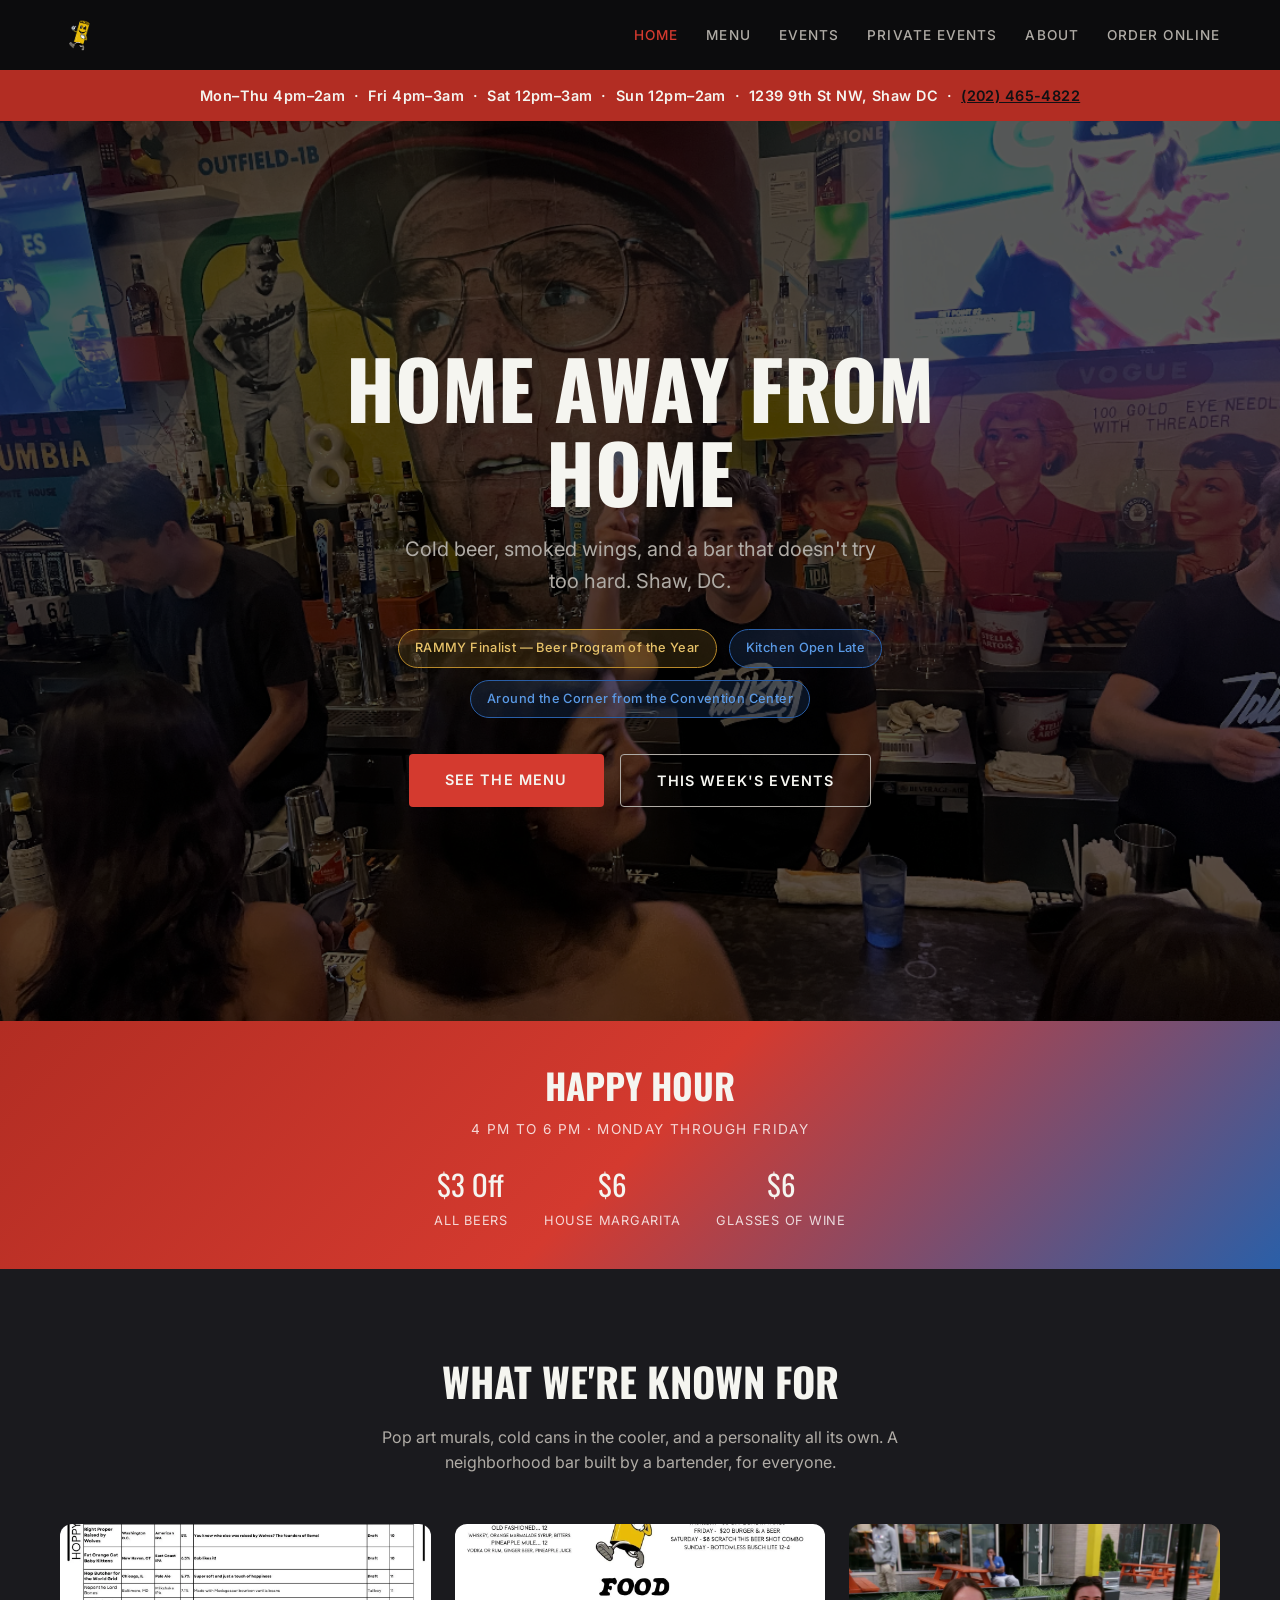
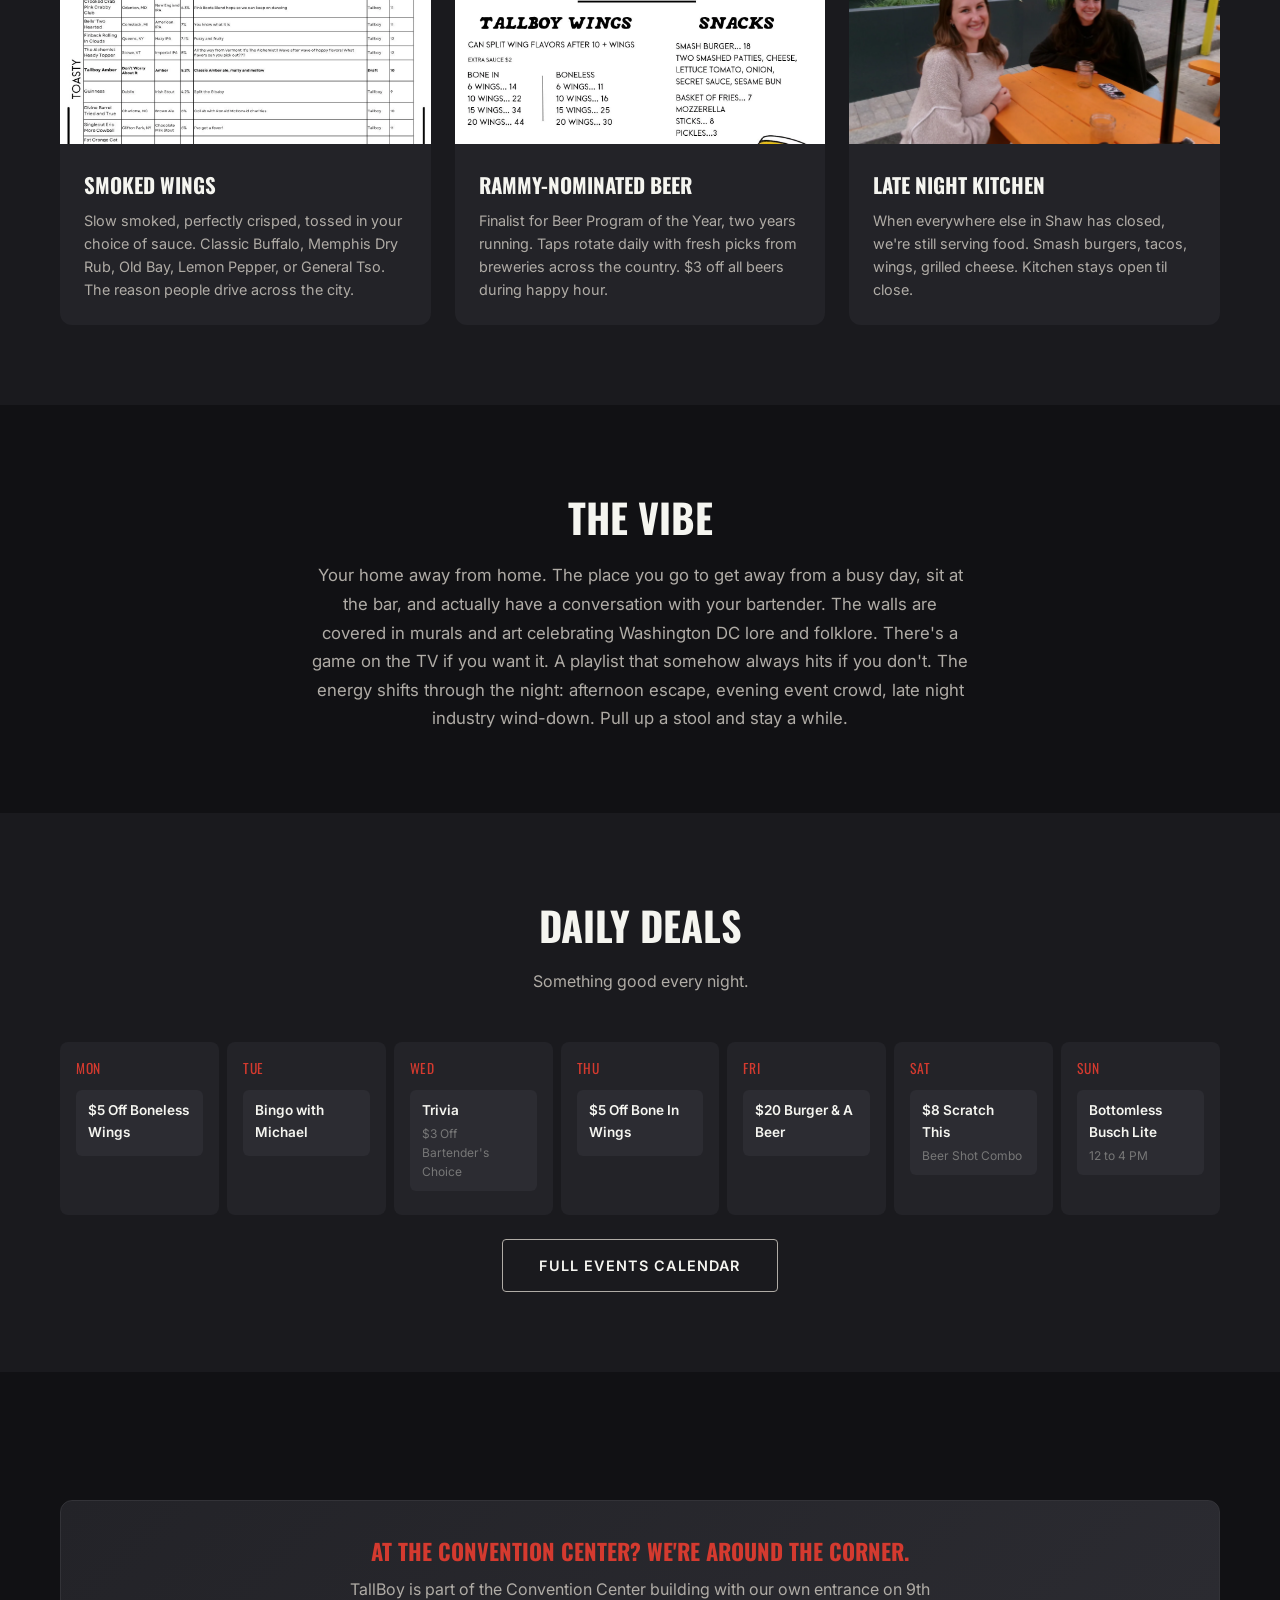
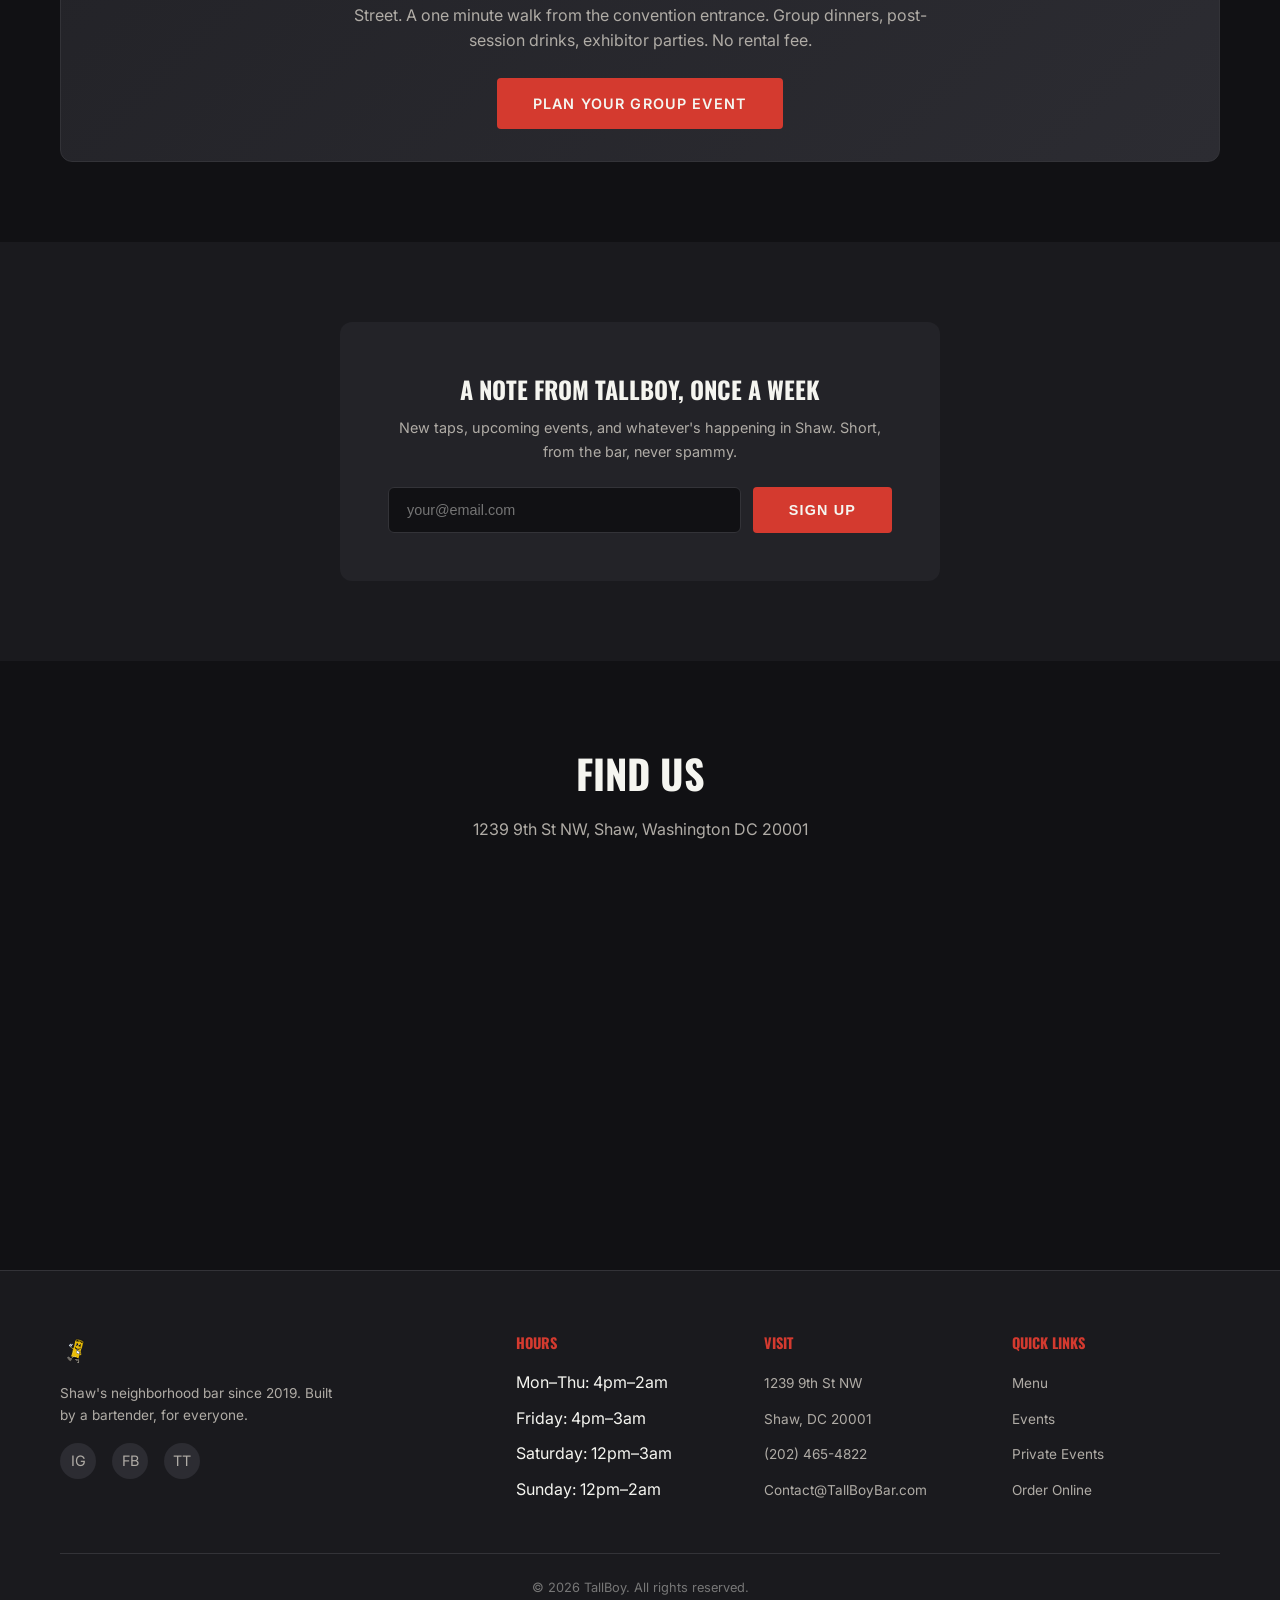
==== index.html @ 4f890cd6 "TallBoy website v2: full menu, live beer list, happy hour, daily deals" ====
<!DOCTYPE html>
<html lang="en">
<head>
  <meta charset="UTF-8">
  <meta name="viewport" content="width=device-width, initial-scale=1.0">
  <title>TallBoy — Shaw's Neighborhood Bar | Washington DC</title>
  <meta name="description" content="TallBoy is Shaw's neighborhood bar. RAMMY-nominated beer program, smoked wings, late night kitchen, and weekly events at 1239 9th St NW, Washington DC.">
  <meta name="keywords" content="TallBoy, bar, Shaw, Washington DC, smoked wings, beer, late night food, events, convention center, neighborhood bar">

  <!-- Open Graph -->
  <meta property="og:title" content="TallBoy — Shaw's Neighborhood Bar">
  <meta property="og:description" content="Cold beer, smoked wings, and late night food in Shaw. RAMMY-nominated beer program. Kitchen open til close.">
  <meta property="og:type" content="restaurant.bar">
  <meta property="og:url" content="https://tallboybar.com">
  <meta property="og:locale" content="en_US">

  <!-- Schema.org structured data -->
  <script type="application/ld+json">
  {
    "@context": "https://schema.org",
    "@type": "BarOrPub",
    "name": "TallBoy",
    "description": "Shaw's neighborhood bar since 2019. Built by bartenders, for everyone. RAMMY-nominated beer program, smoked wings, late night kitchen open til close, and daily deals every night of the week. Located around the corner from the Walter E. Washington Convention Center.",
    "slogan": "Home away from home",
    "image": "https://tallboybar.com/assets/images/tallboy-hero.jpg",
    "url": "https://tallboybar.com",
    "telephone": "(202) 465-4822",
    "email": "Contact@TallBoyBar.com",
    "address": {
      "@type": "PostalAddress",
      "streetAddress": "1239 9th St NW",
      "addressLocality": "Washington",
      "addressRegion": "DC",
      "postalCode": "20001",
      "addressCountry": "US"
    },
    "geo": {
      "@type": "GeoCoordinates",
      "latitude": 38.9029,
      "longitude": -77.0236
    },
    "openingHoursSpecification": [
      { "@type": "OpeningHoursSpecification", "dayOfWeek": ["Monday","Tuesday","Wednesday","Thursday"], "opens": "16:00", "closes": "02:00" },
      { "@type": "OpeningHoursSpecification", "dayOfWeek": "Friday", "opens": "16:00", "closes": "03:00" },
      { "@type": "OpeningHoursSpecification", "dayOfWeek": "Saturday", "opens": "12:00", "closes": "03:00" },
      { "@type": "OpeningHoursSpecification", "dayOfWeek": "Sunday", "opens": "12:00", "closes": "02:00" }
    ],
    "servesCuisine": ["American", "Bar Food", "Wings", "Smoked Wings", "Tacos", "Smash Burgers"],
    "priceRange": "$$",
    "hasMenu": "https://tallboybar.com/menu.html",
    "acceptsReservations": "True",
    "award": ["RAMMY Finalist, Beer Program of the Year (2023)", "RAMMY Finalist, Beer Program of the Year (2024)"],
    "amenityFeature": [
      { "@type": "LocationFeatureSpecification", "name": "Late Night Kitchen", "value": true, "description": "Kitchen stays open til close. Weeknights til 1:30 AM, weekends til 2:30 AM." },
      { "@type": "LocationFeatureSpecification", "name": "Outdoor Seating", "value": true },
      { "@type": "LocationFeatureSpecification", "name": "Private Events", "value": true, "description": "No rental fee. Birthdays, corporate outings, convention groups, watch parties." },
      { "@type": "LocationFeatureSpecification", "name": "Convention Center Adjacent", "value": true, "description": "Around the corner from the Walter E. Washington Convention Center with own entrance on 9th Street." },
      { "@type": "LocationFeatureSpecification", "name": "Daily Rotating Taps", "value": true },
      { "@type": "LocationFeatureSpecification", "name": "Live Events", "value": true, "description": "Trivia, bingo, DJ nights, watch parties, and daily deals every night." }
    ],
    "knowsAbout": ["craft beer", "smoked wings", "late night dining", "Shaw DC", "convention center dining", "neighborhood bar"],
    "foundingDate": "2019",
    "keywords": "neighborhood bar, Shaw DC, late night food, smoked wings, RAMMY nominated beer, convention center bar, outdoor seating, daily deals, trivia night, bingo night, happy hour Shaw DC, $3 off beers"
  }
  </script>

  <!-- Fonts -->
  <link rel="preconnect" href="https://fonts.googleapis.com">
  <link rel="preconnect" href="https://fonts.gstatic.com" crossorigin>
  <link href="https://fonts.googleapis.com/css2?family=Inter:wght@400;500;600;700&family=Oswald:wght@400;500;600;700&display=swap" rel="stylesheet">

  <link rel="stylesheet" href="styles.css">
</head>
<body>

  <!-- Navigation -->
  <nav class="nav" role="navigation" aria-label="Main navigation">
    <div class="nav-inner">
      <a href="index.html" aria-label="TallBoy Home">
        <img src="assets/images/tallboy-logo.png" alt="TallBoy" class="nav-logo" onerror="this.outerHTML='<span style=&quot;font-family:Oswald;font-size:1.5rem;font-weight:700;color:#d43a2f;&quot;>TALLBOY</span>'">
      </a>
      <ul class="nav-links">
        <li><a href="index.html" class="active">Home</a></li>
        <li><a href="menu.html">Menu</a></li>
        <li><a href="events.html">Events</a></li>
        <li><a href="private-events.html">Private Events</a></li>
        <li><a href="about.html">About</a></li>
        <li><a href="https://order.toasttab.com/online/tallboy" target="_blank" rel="noopener">Order Online</a></li>
      </ul>
      <button class="nav-toggle" onclick="toggleNav()" aria-label="Toggle navigation">
        <span></span><span></span><span></span>
      </button>
    </div>
  </nav>

  <!-- Info Bar -->
  <div class="info-bar" style="margin-top: var(--nav-height);">
    Mon–Thu 4pm–2am &nbsp;·&nbsp; Fri 4pm–3am &nbsp;·&nbsp; Sat 12pm–3am &nbsp;·&nbsp; Sun 12pm–2am &nbsp;·&nbsp; 1239 9th St NW, Shaw DC &nbsp;·&nbsp; <a href="tel:2024654822">(202) 465-4822</a>
  </div>

  <!-- Hero -->
  <section class="hero">
    <div class="hero-bg" style="background-image: url('assets/images/tallboy-hero.jpg'); background-color: #1a1a1a;"></div>
    <div class="hero-content">
      <h1>Home away from home</h1>
      <p>Cold beer, smoked wings, and a bar that doesn't try too hard. Shaw, DC.</p>
      <div class="hero-badges">
        <span class="badge badge-gold">RAMMY Finalist — Beer Program of the Year</span>
        <span class="badge">Kitchen Open Late</span>
        <span class="badge">Around the Corner from the Convention Center</span>
      </div>
      <div class="hero-ctas">
        <a href="menu.html" class="btn btn-gold">See the Menu</a>
        <a href="events.html" class="btn btn-outline">This Week's Events</a>
      </div>
    </div>
  </section>

  <!-- Happy Hour -->
  <section class="section" style="background: linear-gradient(135deg, var(--red-dark) 0%, var(--red) 50%, var(--blue-dark) 100%); padding: 36px 0;">
    <div class="container text-center">
      <h2 style="font-family: var(--font-display); font-size: clamp(1.5rem, 4vw, 2.2rem); text-transform: uppercase; margin-bottom: 6px;">Happy Hour</h2>
      <p style="color: rgba(255,255,255,0.8); font-size: 0.85rem; text-transform: uppercase; letter-spacing: 0.1em; margin-bottom: 20px;">4 PM to 6 PM · Monday through Friday</p>
      <div style="display: flex; justify-content: center; gap: 36px; flex-wrap: wrap;">
        <div><span style="font-family: var(--font-display); font-size: 1.8rem;">$3 Off</span><br><span style="font-size: 0.8rem; color: rgba(255,255,255,0.8); text-transform: uppercase; letter-spacing: 0.06em;">All Beers</span></div>
        <div><span style="font-family: var(--font-display); font-size: 1.8rem;">$6</span><br><span style="font-size: 0.8rem; color: rgba(255,255,255,0.8); text-transform: uppercase; letter-spacing: 0.06em;">House Margarita</span></div>
        <div><span style="font-family: var(--font-display); font-size: 1.8rem;">$6</span><br><span style="font-size: 0.8rem; color: rgba(255,255,255,0.8); text-transform: uppercase; letter-spacing: 0.06em;">Glasses of Wine</span></div>
      </div>
    </div>
  </section>

  <!-- What We're Known For -->
  <section class="section section-dark">
    <div class="container">
      <h2 class="section-title">What We're Known For</h2>
      <p class="section-subtitle">Pop art murals, cold cans in the cooler, and a personality all its own. A neighborhood bar built by a bartender, for everyone.</p>
      <div class="features">
        <div class="feature-card">
          <div class="feature-card-img" style="background-image: url('assets/images/wings.jpg'); background-color: var(--bg-accent);"></div>
          <div class="feature-card-body">
            <h3>Smoked Wings</h3>
            <p>Slow smoked, perfectly crisped, tossed in your choice of sauce. Classic Buffalo, Memphis Dry Rub, Old Bay, Lemon Pepper, or General Tso. The reason people drive across the city.</p>
          </div>
        </div>
        <div class="feature-card">
          <div class="feature-card-img" style="background-image: url('assets/images/beer.jpg'); background-color: var(--bg-accent);"></div>
          <div class="feature-card-body">
            <h3>RAMMY-Nominated Beer</h3>
            <p>Finalist for Beer Program of the Year, two years running. Taps rotate daily with fresh picks from breweries across the country. $3 off all beers during happy hour.</p>
          </div>
        </div>
        <div class="feature-card">
          <div class="feature-card-img" style="background-image: url('assets/images/latenight.jpg'); background-color: var(--bg-accent);"></div>
          <div class="feature-card-body">
            <h3>Late Night Kitchen</h3>
            <p>When everywhere else in Shaw has closed, we're still serving food. Smash burgers, tacos, wings, grilled cheese. Kitchen stays open til close.</p>
          </div>
        </div>
      </div>
    </div>
  </section>

  <!-- The Vibe -->
  <section class="section">
    <div class="container text-center" style="max-width: 700px; margin: 0 auto;">
      <h2 class="section-title">The Vibe</h2>
      <p style="color: var(--text-secondary); font-size: 1.05rem; line-height: 1.7;">Your home away from home. The place you go to get away from a busy day, sit at the bar, and actually have a conversation with your bartender. The walls are covered in murals and art celebrating Washington DC lore and folklore. There's a game on the TV if you want it. A playlist that somehow always hits if you don't. The energy shifts through the night: afternoon escape, evening event crowd, late night industry wind-down. Pull up a stool and stay a while.</p>
    </div>
  </section>

  <!-- Weekly Events Preview -->
  <section class="section section-dark">
    <div class="container">
      <h2 class="section-title">Daily Deals</h2>
      <p class="section-subtitle">Something good every night.</p>
      <div class="events-week">
        <div class="event-day">
          <div class="event-day-label">Mon</div>
          <div class="event-item"><div class="event-item-name">$5 Off Boneless Wings</div></div>
        </div>
        <div class="event-day">
          <div class="event-day-label">Tue</div>
          <div class="event-item"><div class="event-item-name">Bingo with Michael</div></div>
        </div>
        <div class="event-day">
          <div class="event-day-label">Wed</div>
          <div class="event-item"><div class="event-item-name">Trivia</div><div class="event-item-time">$3 Off Bartender's Choice</div></div>
        </div>
        <div class="event-day">
          <div class="event-day-label">Thu</div>
          <div class="event-item"><div class="event-item-name">$5 Off Bone In Wings</div></div>
        </div>
        <div class="event-day">
          <div class="event-day-label">Fri</div>
          <div class="event-item"><div class="event-item-name">$20 Burger & A Beer</div></div>
        </div>
        <div class="event-day">
          <div class="event-day-label">Sat</div>
          <div class="event-item"><div class="event-item-name">$8 Scratch This</div><div class="event-item-time">Beer Shot Combo</div></div>
        </div>
        <div class="event-day">
          <div class="event-day-label">Sun</div>
          <div class="event-item"><div class="event-item-name">Bottomless Busch Lite</div><div class="event-item-time">12 to 4 PM</div></div>
        </div>
      </div>
      <div class="text-center mt-24">
        <a href="events.html" class="btn btn-outline">Full Events Calendar</a>
      </div>
    </div>
  </section>

  <!-- Convention Center CTA -->
  <section class="section">
    <div class="container">
      <div class="convention-banner">
        <h3>At the Convention Center? We're Around the Corner.</h3>
        <p style="color: var(--text-secondary); max-width: 600px; margin: 0 auto; margin-bottom: 24px;">TallBoy is part of the Convention Center building with our own entrance on 9th Street. A one minute walk from the convention entrance. Group dinners, post-session drinks, exhibitor parties. No rental fee.</p>
        <a href="convention.html" class="btn btn-gold">Plan Your Group Event</a>
      </div>
    </div>
  </section>

  <!-- Email Signup -->
  <section class="section section-dark">
    <div class="container">
      <div class="email-signup">
        <h3>A Note from TallBoy, Once a Week</h3>
        <p>New taps, upcoming events, and whatever's happening in Shaw. Short, from the bar, never spammy.</p>
        <form class="email-form" onsubmit="submitEmailSignup(event)">
          <input type="email" placeholder="your@email.com" required aria-label="Email address">
          <button type="submit" class="btn btn-gold">Sign Up</button>
        </form>
      </div>
    </div>
  </section>

  <!-- Map -->
  <section class="section">
    <div class="container">
      <h2 class="section-title">Find Us</h2>
      <p class="section-subtitle">1239 9th St NW, Shaw, Washington DC 20001</p>
      <div class="map-container">
        <iframe
          src="https://www.google.com/maps/embed?pb=!1m18!1m12!1m3!1d3104.8!2d-77.0258!3d38.9029!2m3!1f0!2f0!3f0!3m2!1i1024!2i768!4f13.1!3m3!1m2!1s0x89b7b7eac6a0e5d3%3A0x0!2s1239+9th+St+NW+Washington+DC!5e0!3m2!1sen!2sus!4v1"
          allowfullscreen=""
          loading="lazy"
          referrerpolicy="no-referrer-when-downgrade"
          title="TallBoy location map">
        </iframe>
      </div>
    </div>
  </section>

  <!-- Footer -->
  <footer class="footer">
    <div class="container">
      <div class="footer-grid">
        <div class="footer-brand">
          <img src="assets/images/tallboy-logo.png" alt="TallBoy" style="height: 40px;" onerror="this.outerHTML='<span style=&quot;font-family:Oswald;font-size:1.5rem;font-weight:700;color:#d43a2f;&quot;>TALLBOY</span>'">
          <p>Shaw's neighborhood bar since 2019. Built by a bartender, for everyone.</p>
          <div class="footer-social">
            <a href="https://www.instagram.com/tallboybar/" target="_blank" rel="noopener" aria-label="Instagram">IG</a>
            <a href="https://www.facebook.com/tallboybar/" target="_blank" rel="noopener" aria-label="Facebook">FB</a>
            <a href="https://www.tiktok.com/@tallboybar" target="_blank" rel="noopener" aria-label="TikTok">TT</a>
          </div>
        </div>
        <div>
          <h4>Hours</h4>
          <ul class="footer-links">
            <li>Mon–Thu: 4pm–2am</li>
            <li>Friday: 4pm–3am</li>
            <li>Saturday: 12pm–3am</li>
            <li>Sunday: 12pm–2am</li>
          </ul>
        </div>
        <div>
          <h4>Visit</h4>
          <ul class="footer-links">
            <li><a href="https://maps.google.com/?q=1239+9th+St+NW+Washington+DC" target="_blank" rel="noopener">1239 9th St NW</a></li>
            <li><a href="https://maps.google.com/?q=1239+9th+St+NW+Washington+DC" target="_blank" rel="noopener">Shaw, DC 20001</a></li>
            <li><a href="tel:2024654822">(202) 465-4822</a></li>
            <li><a href="mailto:Contact@TallBoyBar.com">Contact@TallBoyBar.com</a></li>
          </ul>
        </div>
        <div>
          <h4>Quick Links</h4>
          <ul class="footer-links">
            <li><a href="menu.html">Menu</a></li>
            <li><a href="events.html">Events</a></li>
            <li><a href="private-events.html">Private Events</a></li>
            <li><a href="https://order.toasttab.com/online/tallboy" target="_blank" rel="noopener">Order Online</a></li>
          </ul>
        </div>
      </div>
      <div class="footer-bottom">
        &copy; 2026 TallBoy. All rights reserved.
      </div>
    </div>
  </footer>

  <script src="site.js"></script>
</body>
</html>
---- styles.css ----
/* ═══════════════════════════════════════════════════════════
   TallBoy Bar — tallboybar.com
   Mobile-first, dark theme, fast loading
   ═══════════════════════════════════════════════════════════ */

:root {
  /* Dark base — matches the industrial ceiling and dark beams */
  --bg-primary: #111114;
  --bg-secondary: #1a1a1e;
  --bg-card: #232328;
  --bg-accent: #2c2c32;
  /* Text */
  --text-primary: #f5f5f0;
  --text-secondary: #b0aca6;
  --text-muted: #777;
  /* Primary accent — red, from the bar's pop art and mural palette */
  --red: #d43a2f;
  --red-light: #e8524a;
  --red-dark: #b22d23;
  /* Secondary accent — blue, from the bar's pop art and mural palette */
  --blue: #3a7bd5;
  --blue-light: #5a9ae6;
  --blue-dark: #2a5fa8;
  /* Gold — reserved for awards and credibility badges only */
  --gold: #d4a437;
  --gold-light: #e8c36a;
  --gold-dark: #b8892a;
  --green: #27ae60;
  --border: #333338;
  --font-display: 'Oswald', 'Impact', sans-serif;
  --font-body: 'Inter', -apple-system, BlinkMacSystemFont, 'Segoe UI', sans-serif;
  --max-width: 1200px;
  --nav-height: 70px;
}

* { margin: 0; padding: 0; box-sizing: border-box; }

html {
  scroll-behavior: smooth;
  -webkit-text-size-adjust: 100%;
}

body {
  font-family: var(--font-body);
  background: var(--bg-primary);
  color: var(--text-primary);
  line-height: 1.6;
  overflow-x: hidden;
}

a { color: var(--blue); text-decoration: none; transition: color 0.2s; }
a:hover { color: var(--blue-light); }

img { max-width: 100%; height: auto; display: block; }

.container {
  max-width: var(--max-width);
  margin: 0 auto;
  padding: 0 20px;
}

/* ── Navigation ─────────────────────────────────────────── */

.nav {
  position: fixed;
  top: 0;
  left: 0;
  right: 0;
  height: var(--nav-height);
  background: rgba(13, 13, 13, 0.95);
  backdrop-filter: blur(10px);
  -webkit-backdrop-filter: blur(10px);
  z-index: 1000;
  border-bottom: 1px solid var(--border);
}

.nav-inner {
  max-width: var(--max-width);
  margin: 0 auto;
  padding: 0 20px;
  height: 100%;
  display: flex;
  align-items: center;
  justify-content: space-between;
}

.nav-logo {
  height: 50px;
  width: auto;
}

.nav-links {
  display: flex;
  gap: 28px;
  list-style: none;
}

.nav-links a {
  color: var(--text-secondary);
  font-size: 0.85rem;
  font-weight: 500;
  text-transform: uppercase;
  letter-spacing: 0.08em;
  transition: color 0.2s;
}

.nav-links a:hover,
.nav-links a.active {
  color: var(--red);
}

.nav-toggle {
  display: none;
  background: none;
  border: none;
  cursor: pointer;
  padding: 8px;
}

.nav-toggle span {
  display: block;
  width: 24px;
  height: 2px;
  background: var(--text-primary);
  margin: 6px 0;
  transition: all 0.3s;
}

/* ── Mobile Nav ─────────────────────────────────────────── */

@media (max-width: 768px) {
  .nav-links {
    display: none;
    position: fixed;
    top: var(--nav-height);
    left: 0;
    right: 0;
    bottom: 0;
    background: var(--bg-primary);
    flex-direction: column;
    align-items: center;
    justify-content: center;
    gap: 32px;
  }

  .nav-links.open { display: flex; }

  .nav-links a {
    font-size: 1.2rem;
  }

  .nav-toggle { display: block; }
}

/* ── Hero ───────────────────────────────────────────────── */

.hero {
  position: relative;
  min-height: 100vh;
  display: flex;
  align-items: center;
  justify-content: center;
  text-align: center;
  padding: var(--nav-height) 20px 60px;
  overflow: hidden;
}

.hero-bg {
  position: absolute;
  inset: 0;
  background-size: cover;
  background-position: center;
  filter: brightness(0.35);
}

.hero-content {
  position: relative;
  z-index: 2;
  max-width: 700px;
}

.hero h1 {
  font-family: var(--font-display);
  font-size: clamp(2.5rem, 8vw, 5rem);
  font-weight: 700;
  text-transform: uppercase;
  line-height: 1.05;
  margin-bottom: 20px;
  color: var(--text-primary);
}

.hero p {
  font-size: clamp(1rem, 2.5vw, 1.25rem);
  color: var(--text-secondary);
  margin-bottom: 32px;
  max-width: 500px;
  margin-left: auto;
  margin-right: auto;
}

.hero-badges {
  display: flex;
  gap: 12px;
  justify-content: center;
  flex-wrap: wrap;
  margin-bottom: 36px;
}

.badge {
  display: inline-flex;
  align-items: center;
  gap: 6px;
  background: rgba(58, 123, 213, 0.15);
  border: 1px solid var(--blue-dark);
  color: var(--blue-light);
  padding: 8px 16px;
  border-radius: 100px;
  font-size: 0.8rem;
  font-weight: 500;
  letter-spacing: 0.03em;
}

.badge-gold {
  background: rgba(212, 164, 55, 0.15);
  border-color: var(--gold-dark);
  color: var(--gold-light);
}

.btn {
  display: inline-block;
  padding: 14px 36px;
  font-size: 0.9rem;
  font-weight: 600;
  text-transform: uppercase;
  letter-spacing: 0.08em;
  border: none;
  border-radius: 4px;
  cursor: pointer;
  transition: all 0.2s;
}

.btn-gold, .btn-red {
  background: var(--red);
  color: var(--text-primary);
}

.btn-gold:hover, .btn-red:hover {
  background: var(--red-light);
  color: var(--text-primary);
}

.btn-outline {
  background: transparent;
  color: var(--text-primary);
  border: 1px solid var(--text-secondary);
}

.btn-outline:hover {
  border-color: var(--blue);
  color: var(--blue);
}

.hero-ctas {
  display: flex;
  gap: 16px;
  justify-content: center;
  flex-wrap: wrap;
}

/* ── Section Styles ─────────────────────────────────────── */

.section {
  padding: 80px 0;
}

.section-dark {
  background: var(--bg-secondary);
}

.section-title {
  font-family: var(--font-display);
  font-size: clamp(1.8rem, 4vw, 2.5rem);
  text-transform: uppercase;
  text-align: center;
  margin-bottom: 12px;
}

.section-subtitle {
  text-align: center;
  color: var(--text-secondary);
  font-size: 1rem;
  margin-bottom: 48px;
  max-width: 600px;
  margin-left: auto;
  margin-right: auto;
}

/* ── Info Bar (hours/location strip) ────────────────────── */

.info-bar {
  background: var(--red-dark);
  color: var(--text-primary);
  text-align: center;
  padding: 14px 20px;
  font-size: 0.9rem;
  font-weight: 600;
  letter-spacing: 0.03em;
}

.info-bar a { color: var(--bg-primary); text-decoration: underline; }

/* ── Feature Cards ──────────────────────────────────────── */

.features {
  display: grid;
  grid-template-columns: repeat(auto-fit, minmax(280px, 1fr));
  gap: 24px;
}

.feature-card {
  background: var(--bg-card);
  border-radius: 12px;
  overflow: hidden;
  transition: transform 0.2s;
}

.feature-card:hover { transform: translateY(-4px); }

.feature-card-img {
  height: 220px;
  background-size: cover;
  background-position: center;
}

.feature-card-body {
  padding: 24px;
}

.feature-card-body h3 {
  font-family: var(--font-display);
  font-size: 1.3rem;
  text-transform: uppercase;
  margin-bottom: 8px;
}

.feature-card-body p {
  color: var(--text-secondary);
  font-size: 0.9rem;
}

/* ── Events Grid ────────────────────────────────────────── */

.events-week {
  display: grid;
  grid-template-columns: repeat(7, 1fr);
  gap: 8px;
}

@media (max-width: 768px) {
  .events-week {
    grid-template-columns: 1fr;
    gap: 12px;
  }
}

.event-day {
  background: var(--bg-card);
  border-radius: 8px;
  padding: 16px;
  min-height: 120px;
}

.event-day-label {
  font-family: var(--font-display);
  font-size: 0.85rem;
  text-transform: uppercase;
  color: var(--red);
  margin-bottom: 10px;
  letter-spacing: 0.05em;
}

.event-item {
  background: var(--bg-accent);
  border-radius: 6px;
  padding: 10px 12px;
  margin-bottom: 8px;
}

.event-item-name {
  font-weight: 600;
  font-size: 0.85rem;
  margin-bottom: 2px;
}

.event-item-time {
  font-size: 0.75rem;
  color: var(--text-muted);
}

/* ── Convention Banner ──────────────────────────────────── */

.convention-banner {
  background: linear-gradient(135deg, var(--bg-card) 0%, var(--bg-accent) 100%);
  border: 1px solid var(--border);
  border-radius: 12px;
  padding: 32px;
  margin-top: 48px;
  text-align: center;
}

.convention-banner h3 {
  font-family: var(--font-display);
  font-size: 1.4rem;
  text-transform: uppercase;
  margin-bottom: 8px;
  color: var(--red);
}

.convention-list {
  display: grid;
  grid-template-columns: repeat(auto-fit, minmax(250px, 1fr));
  gap: 16px;
  margin-top: 24px;
  text-align: left;
}

.convention-item {
  background: var(--bg-primary);
  border-radius: 8px;
  padding: 16px;
}

.convention-item-name {
  font-weight: 600;
  font-size: 0.95rem;
  margin-bottom: 4px;
}

.convention-item-date {
  font-size: 0.8rem;
  color: var(--text-muted);
}

.convention-item-attendance {
  font-size: 0.75rem;
  color: var(--blue);
  margin-top: 4px;
}

/* ── Menu Section ───────────────────────────────────────── */

.menu-category {
  margin-bottom: 48px;
}

.menu-category h3 {
  font-family: var(--font-display);
  font-size: 1.5rem;
  text-transform: uppercase;
  color: var(--red);
  margin-bottom: 20px;
  padding-bottom: 8px;
  border-bottom: 1px solid var(--border);
}

.menu-items {
  display: grid;
  grid-template-columns: repeat(auto-fit, minmax(300px, 1fr));
  gap: 16px;
}

.menu-item {
  display: flex;
  justify-content: space-between;
  align-items: baseline;
  padding: 12px 0;
  border-bottom: 1px dotted var(--border);
}

.menu-item-name {
  font-weight: 600;
  font-size: 0.95rem;
}

.menu-item-desc {
  font-size: 0.8rem;
  color: var(--text-secondary);
  margin-top: 2px;
}

.menu-item-price {
  font-weight: 600;
  color: var(--red);
  white-space: nowrap;
  margin-left: 16px;
}

/* ── Happy Hour Banner ──────────────────────────────────── */

.happy-hour {
  background: linear-gradient(135deg, var(--red-dark) 0%, var(--red) 100%);
  color: var(--text-primary);
  border-radius: 12px;
  padding: 36px;
  text-align: center;
  margin-bottom: 48px;
}

.happy-hour h3 {
  font-family: var(--font-display);
  font-size: 1.8rem;
  text-transform: uppercase;
  margin-bottom: 8px;
}

.happy-hour p {
  font-size: 1.1rem;
  font-weight: 500;
}

.happy-hour-items {
  display: flex;
  justify-content: center;
  gap: 32px;
  margin-top: 20px;
  flex-wrap: wrap;
}

.happy-hour-item {
  text-align: center;
}

.happy-hour-price {
  font-family: var(--font-display);
  font-size: 2rem;
  font-weight: 700;
}

.happy-hour-label {
  font-size: 0.85rem;
  font-weight: 600;
}

/* ── Tap List ───────────────────────────────────────────── */

.tap-list {
  display: grid;
  grid-template-columns: repeat(auto-fill, minmax(280px, 1fr));
  gap: 12px;
}

.tap-item {
  display: flex;
  justify-content: space-between;
  align-items: center;
  background: var(--bg-card);
  padding: 14px 18px;
  border-radius: 8px;
  border-left: 3px solid var(--red);
}

.tap-name { font-weight: 600; font-size: 0.9rem; }
.tap-brewery { font-size: 0.8rem; color: var(--text-secondary); }
.tap-style { font-size: 0.75rem; color: var(--text-muted); }
.tap-abv { font-size: 0.8rem; color: var(--blue); font-weight: 600; }

/* ── About Section ──────────────────────────────────────── */

.about-grid {
  display: grid;
  grid-template-columns: 1fr 1fr;
  gap: 48px;
  align-items: center;
}

@media (max-width: 768px) {
  .about-grid { grid-template-columns: 1fr; }
}

.about-text h3 {
  font-family: var(--font-display);
  font-size: 1.3rem;
  text-transform: uppercase;
  color: var(--red);
  margin-bottom: 12px;
  margin-top: 24px;
}

.about-text h3:first-child { margin-top: 0; }

.about-text p {
  color: var(--text-secondary);
  font-size: 0.95rem;
  margin-bottom: 12px;
}

.about-img {
  border-radius: 12px;
  overflow: hidden;
  aspect-ratio: 4/3;
  background: var(--bg-card);
  display: flex;
  align-items: center;
  justify-content: center;
  color: var(--text-muted);
  font-size: 0.85rem;
}

/* ── Private Events / Contact Form ──────────────────────── */

.form-grid {
  display: grid;
  grid-template-columns: 1fr 1fr;
  gap: 48px;
}

@media (max-width: 768px) {
  .form-grid { grid-template-columns: 1fr; }
}

.form-info h3 {
  font-family: var(--font-display);
  font-size: 1.3rem;
  text-transform: uppercase;
  color: var(--red);
  margin-bottom: 12px;
}

.form-info p {
  color: var(--text-secondary);
  font-size: 0.95rem;
  margin-bottom: 24px;
}

.form-group {
  margin-bottom: 20px;
}

.form-group label {
  display: block;
  font-size: 0.85rem;
  font-weight: 500;
  color: var(--text-secondary);
  margin-bottom: 6px;
}

.form-group input,
.form-group select,
.form-group textarea {
  width: 100%;
  padding: 12px 16px;
  background: var(--bg-card);
  border: 1px solid var(--border);
  border-radius: 6px;
  color: var(--text-primary);
  font-family: var(--font-body);
  font-size: 0.9rem;
  transition: border-color 0.2s;
}

.form-group input:focus,
.form-group select:focus,
.form-group textarea:focus {
  outline: none;
  border-color: var(--blue);
}

.form-group textarea { min-height: 120px; resize: vertical; }

/* ── Email Signup ───────────────────────────────────────── */

.email-signup {
  background: var(--bg-card);
  border-radius: 12px;
  padding: 48px;
  text-align: center;
  max-width: 600px;
  margin: 0 auto;
}

.email-signup h3 {
  font-family: var(--font-display);
  font-size: 1.5rem;
  text-transform: uppercase;
  margin-bottom: 8px;
}

.email-signup p {
  color: var(--text-secondary);
  margin-bottom: 24px;
  font-size: 0.9rem;
}

.email-form {
  display: flex;
  gap: 12px;
}

.email-form input {
  flex: 1;
  padding: 14px 18px;
  background: var(--bg-primary);
  border: 1px solid var(--border);
  border-radius: 6px;
  color: var(--text-primary);
  font-size: 0.9rem;
}

.email-form input:focus { outline: none; border-color: var(--blue); }

@media (max-width: 480px) {
  .email-form { flex-direction: column; }
  .email-signup { padding: 32px 20px; }
}

/* ── Footer ─────────────────────────────────────────────── */

.footer {
  background: var(--bg-secondary);
  border-top: 1px solid var(--border);
  padding: 60px 0 32px;
}

.footer-grid {
  display: grid;
  grid-template-columns: 2fr 1fr 1fr 1fr;
  gap: 40px;
  margin-bottom: 40px;
}

@media (max-width: 768px) {
  .footer-grid {
    grid-template-columns: 1fr 1fr;
    gap: 32px;
  }
}

@media (max-width: 480px) {
  .footer-grid { grid-template-columns: 1fr; }
}

.footer-brand p {
  color: var(--text-secondary);
  font-size: 0.85rem;
  margin-top: 12px;
  max-width: 280px;
}

.footer h4 {
  font-family: var(--font-display);
  text-transform: uppercase;
  font-size: 0.9rem;
  margin-bottom: 16px;
  color: var(--red);
}

.footer-links {
  list-style: none;
}

.footer-links li { margin-bottom: 10px; }
.footer-links a { color: var(--text-secondary); font-size: 0.85rem; }
.footer-links a:hover { color: var(--red); }

.footer-social {
  display: flex;
  gap: 16px;
  margin-top: 16px;
}

.footer-social a {
  width: 36px;
  height: 36px;
  display: flex;
  align-items: center;
  justify-content: center;
  background: var(--bg-accent);
  border-radius: 50%;
  color: var(--text-secondary);
  font-size: 0.9rem;
  transition: all 0.2s;
}

.footer-social a:hover {
  background: var(--red);
  color: var(--text-primary);
}

.footer-bottom {
  border-top: 1px solid var(--border);
  padding-top: 24px;
  text-align: center;
  font-size: 0.8rem;
  color: var(--text-muted);
}

/* ── Map ────────────────────────────────────────────────── */

.map-container {
  border-radius: 12px;
  overflow: hidden;
  height: 300px;
}

.map-container iframe {
  width: 100%;
  height: 100%;
  border: 0;
}

/* ── Toast Widget ───────────────────────────────────────── */

.toast-notification {
  position: fixed;
  bottom: 24px;
  right: 24px;
  background: var(--bg-card);
  border: 1px solid var(--blue);
  border-radius: 8px;
  padding: 16px 24px;
  font-size: 0.85rem;
  z-index: 2000;
  opacity: 0;
  transform: translateY(20px);
  transition: all 0.3s;
}

.text-red { color: var(--red); }
.text-blue { color: var(--blue); }

.toast-notification.show {
  opacity: 1;
  transform: translateY(0);
}

/* ── Page Header (for inner pages) ──────────────────────── */

.page-header {
  padding: calc(var(--nav-height) + 48px) 0 48px;
  text-align: center;
  background: var(--bg-secondary);
}

.page-header h1 {
  font-family: var(--font-display);
  font-size: clamp(2rem, 5vw, 3rem);
  text-transform: uppercase;
}

.page-header p {
  color: var(--text-secondary);
  margin-top: 8px;
  font-size: 1rem;
}

/* ── Loading States ─────────────────────────────────────── */

.loading-placeholder {
  background: var(--bg-card);
  border-radius: 8px;
  padding: 24px;
  text-align: center;
  color: var(--text-muted);
  font-size: 0.85rem;
}

.skeleton {
  background: linear-gradient(90deg, var(--bg-card) 25%, var(--bg-accent) 50%, var(--bg-card) 75%);
  background-size: 200% 100%;
  animation: skeleton-pulse 1.5s infinite;
  border-radius: 6px;
}

@keyframes skeleton-pulse {
  0% { background-position: 200% 0; }
  100% { background-position: -200% 0; }
}

/* ── Utilities ──────────────────────────────────────────── */

.text-gold { color: var(--gold); }
.text-accent { color: var(--red); }
.text-center { text-align: center; }
.mt-24 { margin-top: 24px; }
.mt-48 { margin-top: 48px; }
.mb-24 { margin-bottom: 24px; }
.mb-48 { margin-bottom: 48px; }
.sr-only {
  position: absolute; width: 1px; height: 1px;
  padding: 0; margin: -1px; overflow: hidden;
  clip: rect(0,0,0,0); border: 0;
}
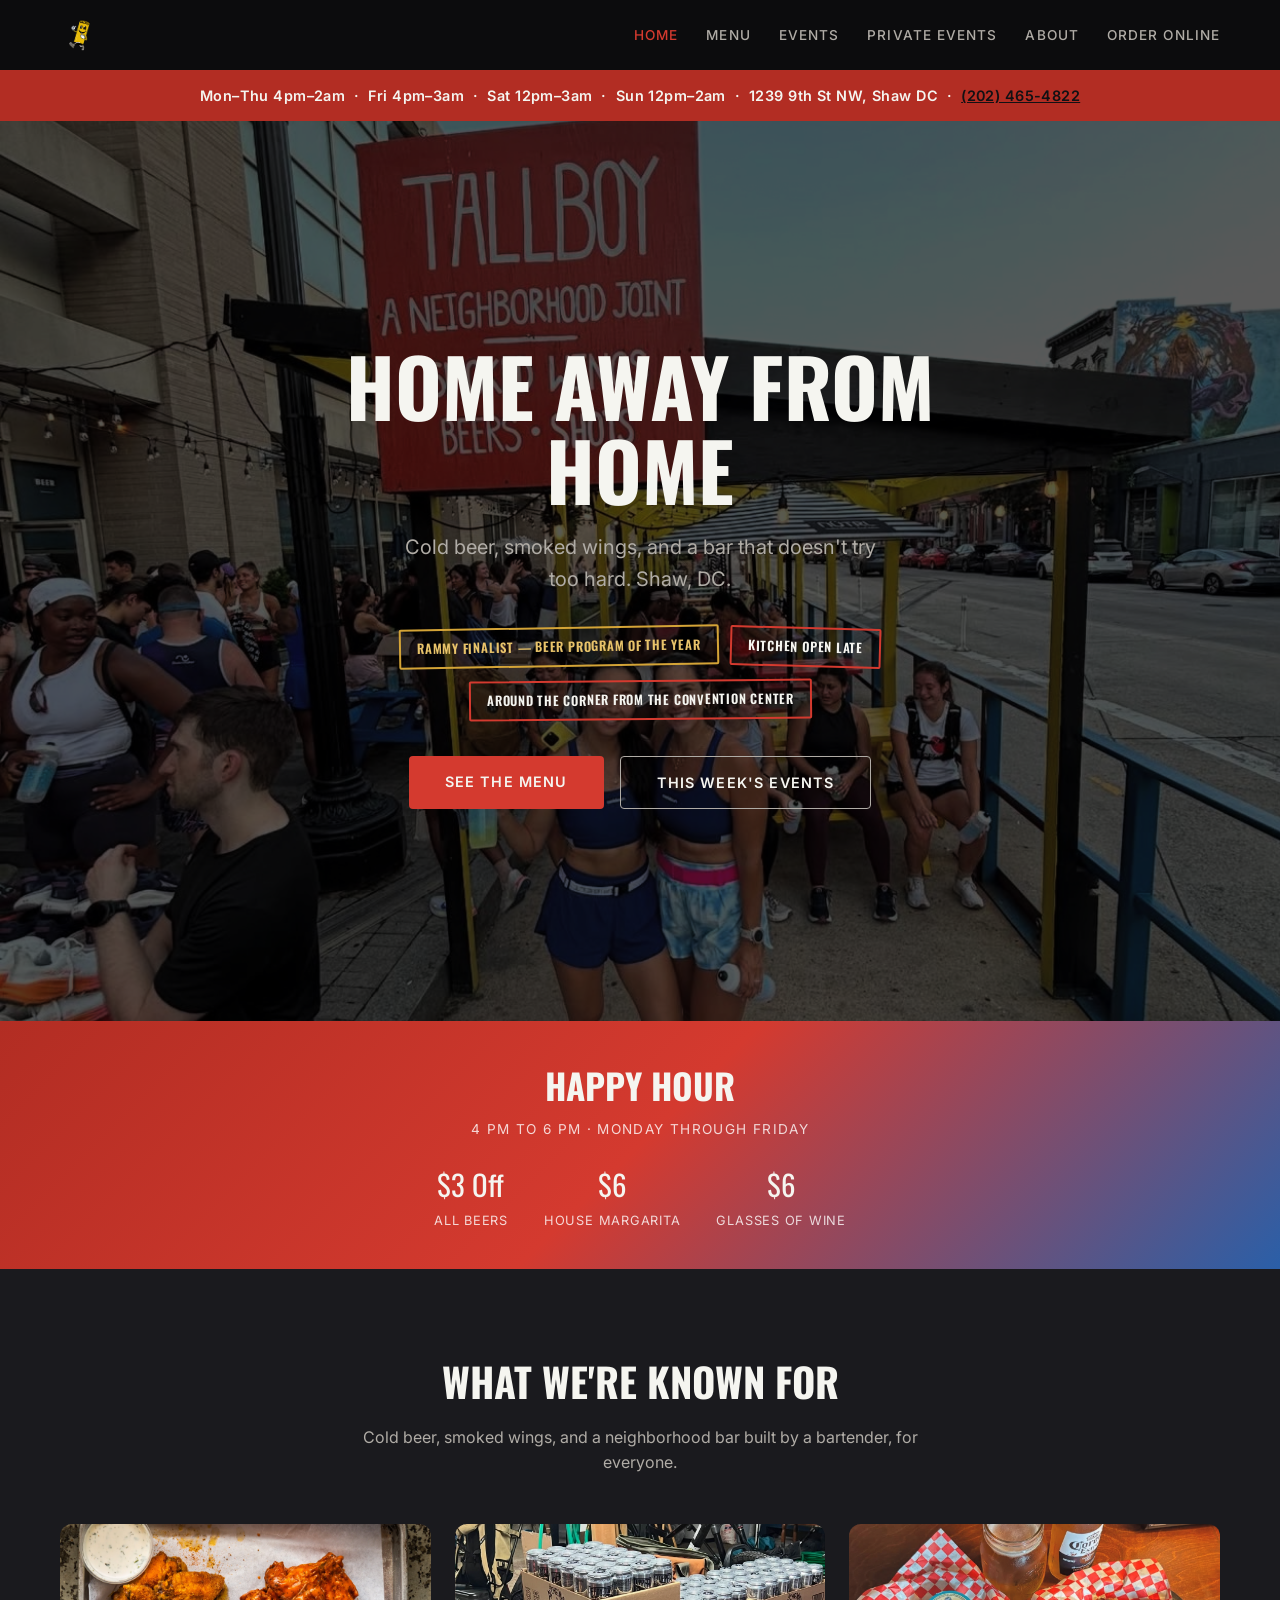
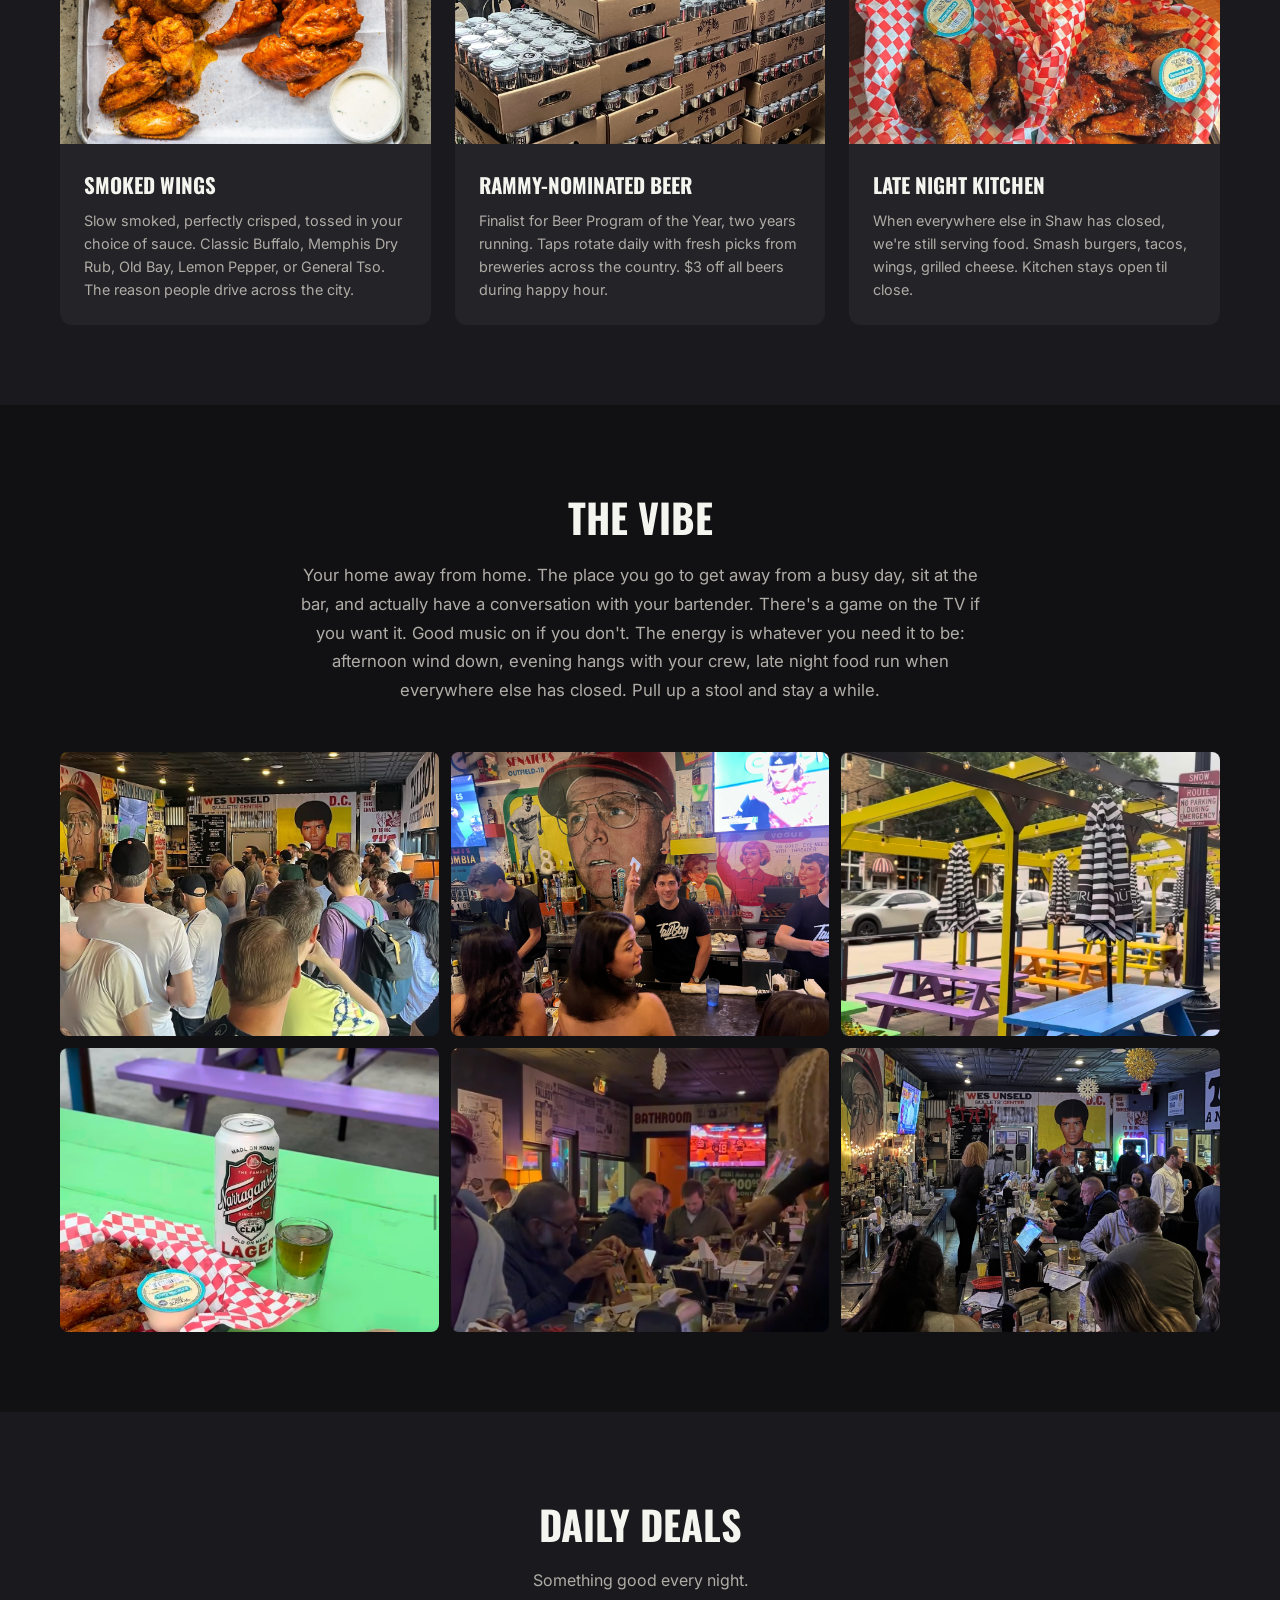
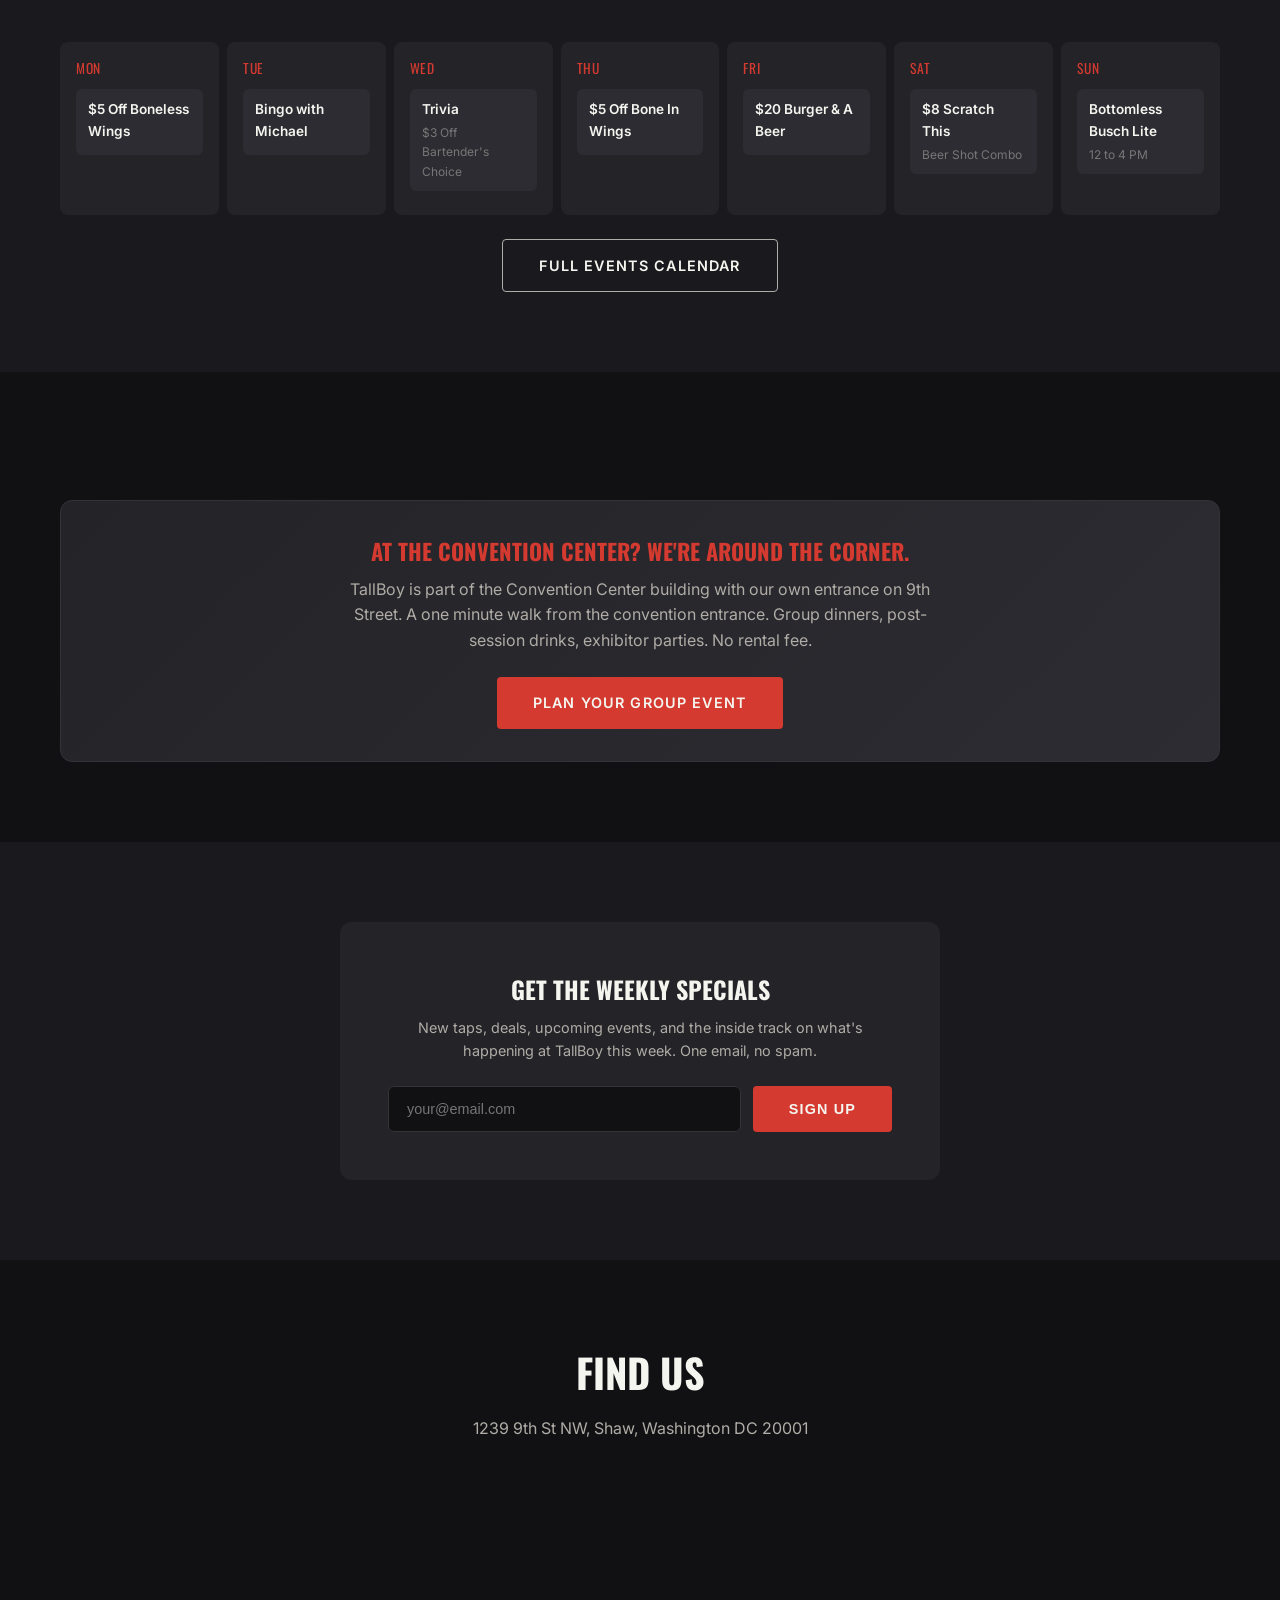
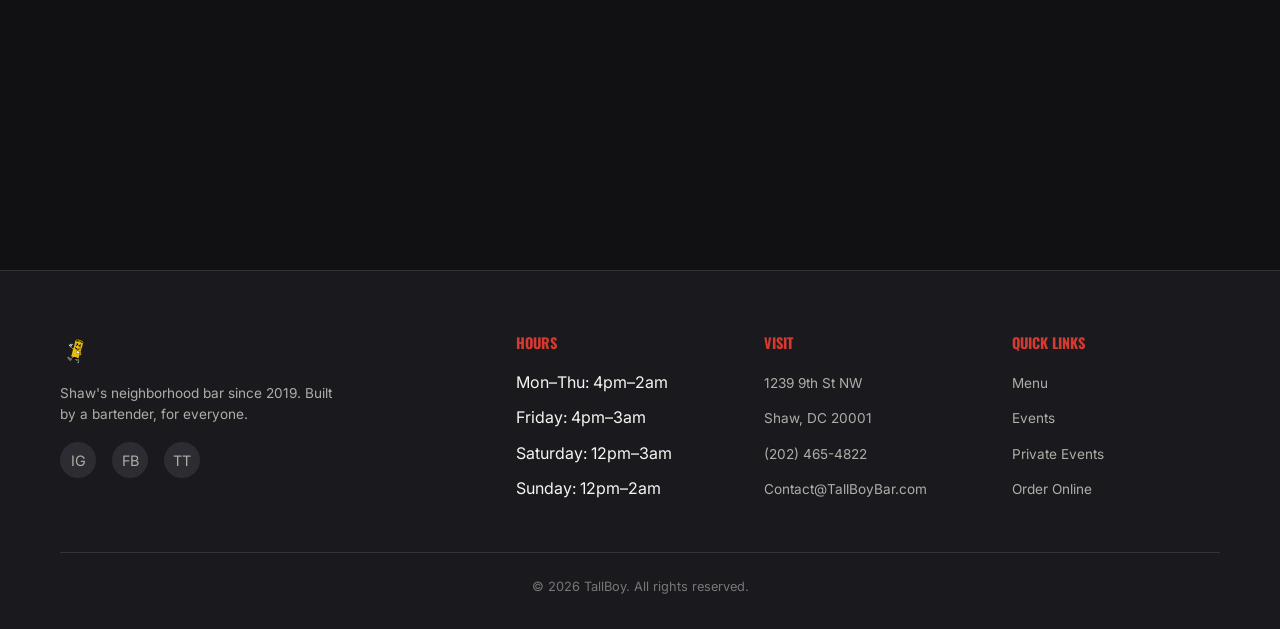
==== commit a8fec62e: "Update site: rebrand away from mural identity, new photos, copy fixes, badge redesign" ====
--- a/index.html
+++ b/index.html
@@ -100,7 +100,7 @@
 
   <!-- Hero -->
   <section class="hero">
-    <div class="hero-bg" style="background-image: url('assets/images/tallboy-hero.jpg'); background-color: #1a1a1a;"></div>
+    <div class="hero-bg" style="background-image: url('assets/images/tallboy-sign-crowd.png'); background-color: #1a1a1a;"></div>
     <div class="hero-content">
       <h1>Home away from home</h1>
       <p>Cold beer, smoked wings, and a bar that doesn't try too hard. Shaw, DC.</p>
@@ -133,24 +133,24 @@
   <section class="section section-dark">
     <div class="container">
       <h2 class="section-title">What We're Known For</h2>
-      <p class="section-subtitle">Pop art murals, cold cans in the cooler, and a personality all its own. A neighborhood bar built by a bartender, for everyone.</p>
+      <p class="section-subtitle">Cold beer, smoked wings, and a neighborhood bar built by a bartender, for everyone.</p>
       <div class="features">
         <div class="feature-card">
-          <div class="feature-card-img" style="background-image: url('assets/images/wings.jpg'); background-color: var(--bg-accent);"></div>
+          <div class="feature-card-img" style="background-image: url('assets/images/tallboy-wings-tray.webp'); background-color: var(--bg-accent);"></div>
           <div class="feature-card-body">
             <h3>Smoked Wings</h3>
             <p>Slow smoked, perfectly crisped, tossed in your choice of sauce. Classic Buffalo, Memphis Dry Rub, Old Bay, Lemon Pepper, or General Tso. The reason people drive across the city.</p>
           </div>
         </div>
         <div class="feature-card">
-          <div class="feature-card-img" style="background-image: url('assets/images/beer.jpg'); background-color: var(--bg-accent);"></div>
+          <div class="feature-card-img" style="background-image: url('assets/images/tallboy-heady-topper.png'); background-color: var(--bg-accent);"></div>
           <div class="feature-card-body">
             <h3>RAMMY-Nominated Beer</h3>
             <p>Finalist for Beer Program of the Year, two years running. Taps rotate daily with fresh picks from breweries across the country. $3 off all beers during happy hour.</p>
           </div>
         </div>
         <div class="feature-card">
-          <div class="feature-card-img" style="background-image: url('assets/images/latenight.jpg'); background-color: var(--bg-accent);"></div>
+          <div class="feature-card-img" style="background-image: url('assets/images/tallboy-wings-beer.png'); background-color: var(--bg-accent);"></div>
           <div class="feature-card-body">
             <h3>Late Night Kitchen</h3>
             <p>When everywhere else in Shaw has closed, we're still serving food. Smash burgers, tacos, wings, grilled cheese. Kitchen stays open til close.</p>
@@ -162,9 +162,19 @@
 
   <!-- The Vibe -->
   <section class="section">
-    <div class="container text-center" style="max-width: 700px; margin: 0 auto;">
-      <h2 class="section-title">The Vibe</h2>
-      <p style="color: var(--text-secondary); font-size: 1.05rem; line-height: 1.7;">Your home away from home. The place you go to get away from a busy day, sit at the bar, and actually have a conversation with your bartender. The walls are covered in murals and art celebrating Washington DC lore and folklore. There's a game on the TV if you want it. A playlist that somehow always hits if you don't. The energy shifts through the night: afternoon escape, evening event crowd, late night industry wind-down. Pull up a stool and stay a while.</p>
+    <div class="container">
+      <div style="max-width: 700px; margin: 0 auto; text-align: center;">
+        <h2 class="section-title">The Vibe</h2>
+        <p style="color: var(--text-secondary); font-size: 1.05rem; line-height: 1.7;">Your home away from home. The place you go to get away from a busy day, sit at the bar, and actually have a conversation with your bartender. There's a game on the TV if you want it. Good music on if you don't. The energy is whatever you need it to be: afternoon wind down, evening hangs with your crew, late night food run when everywhere else has closed. Pull up a stool and stay a while.</p>
+      </div>
+      <div style="display: grid; grid-template-columns: repeat(3, 1fr); gap: 12px; margin-top: 48px;">
+        <div style="border-radius: 8px; overflow: hidden; aspect-ratio: 4/3;"><img src="assets/images/tallboy-packed-crowd.png" alt="Packed house at TallBoy" style="width: 100%; height: 100%; object-fit: cover;"></div>
+        <div style="border-radius: 8px; overflow: hidden; aspect-ratio: 4/3;"><img src="assets/images/tallboy-bartender.webp" alt="Bartender at TallBoy" style="width: 100%; height: 100%; object-fit: cover;"></div>
+        <div style="border-radius: 8px; overflow: hidden; aspect-ratio: 4/3;"><img src="assets/images/tallboy-patio.png" alt="Colorful patio at TallBoy" style="width: 100%; height: 100%; object-fit: cover;"></div>
+        <div style="border-radius: 8px; overflow: hidden; aspect-ratio: 4/3;"><img src="assets/images/tallboy-scratch-this.png" alt="Scratch This combo on the patio" style="width: 100%; height: 100%; object-fit: cover;"></div>
+        <div style="border-radius: 8px; overflow: hidden; aspect-ratio: 4/3;"><img src="assets/images/tallboy-event-night.png" alt="Event night at TallBoy" style="width: 100%; height: 100%; object-fit: cover;"></div>
+        <div style="border-radius: 8px; overflow: hidden; aspect-ratio: 4/3;"><img src="assets/images/tallboy-bar-busy.png" alt="Busy night at the bar" style="width: 100%; height: 100%; object-fit: cover;"></div>
+      </div>
     </div>
   </section>
 
@@ -224,8 +234,8 @@
   <section class="section section-dark">
     <div class="container">
       <div class="email-signup">
-        <h3>A Note from TallBoy, Once a Week</h3>
-        <p>New taps, upcoming events, and whatever's happening in Shaw. Short, from the bar, never spammy.</p>
+        <h3>Get the Weekly Specials</h3>
+        <p>New taps, deals, upcoming events, and the inside track on what's happening at TallBoy this week. One email, no spam.</p>
         <form class="email-form" onsubmit="submitEmailSignup(event)">
           <input type="email" placeholder="your@email.com" required aria-label="Email address">
           <button type="submit" class="btn btn-gold">Sign Up</button>
--- a/styles.css
+++ b/styles.css
@@ -13,11 +13,11 @@
   --text-primary: #f5f5f0;
   --text-secondary: #b0aca6;
   --text-muted: #777;
-  /* Primary accent — red, from the bar's pop art and mural palette */
+  /* Primary accent — red */
   --red: #d43a2f;
   --red-light: #e8524a;
   --red-dark: #b22d23;
-  /* Secondary accent — blue, from the bar's pop art and mural palette */
+  /* Secondary accent — blue */
   --blue: #3a7bd5;
   --blue-light: #5a9ae6;
   --blue-dark: #2a5fa8;
@@ -210,19 +210,26 @@
   display: inline-flex;
   align-items: center;
   gap: 6px;
-  background: rgba(58, 123, 213, 0.15);
-  border: 1px solid var(--blue-dark);
-  color: var(--blue-light);
+  background: transparent;
+  border: 2px solid var(--red);
+  color: var(--text-primary);
   padding: 8px 16px;
-  border-radius: 100px;
+  border-radius: 2px;
+  font-family: var(--font-display);
   font-size: 0.8rem;
-  font-weight: 500;
-  letter-spacing: 0.03em;
-}
+  font-weight: 600;
+  letter-spacing: 0.06em;
+  text-transform: uppercase;
+  transform: rotate(-1deg);
+  position: relative;
+}
+
+.badge:nth-child(2) { transform: rotate(1.5deg); }
+.badge:nth-child(3) { transform: rotate(-0.5deg); }
 
 .badge-gold {
-  background: rgba(212, 164, 55, 0.15);
-  border-color: var(--gold-dark);
+  background: transparent;
+  border-color: var(--gold);
   color: var(--gold-light);
 }
 
@@ -890,3 +897,17 @@
   padding: 0; margin: -1px; overflow: hidden;
   clip: rect(0,0,0,0); border: 0;
 }
+
+/* ── Vibe Photo Grid (responsive) ──────────────────────── */
+
+@media (max-width: 768px) {
+  .section [style*="grid-template-columns: repeat(3"] {
+    grid-template-columns: repeat(2, 1fr) !important;
+  }
+}
+
+@media (max-width: 480px) {
+  .section [style*="grid-template-columns: repeat(3"] {
+    grid-template-columns: 1fr !important;
+  }
+}
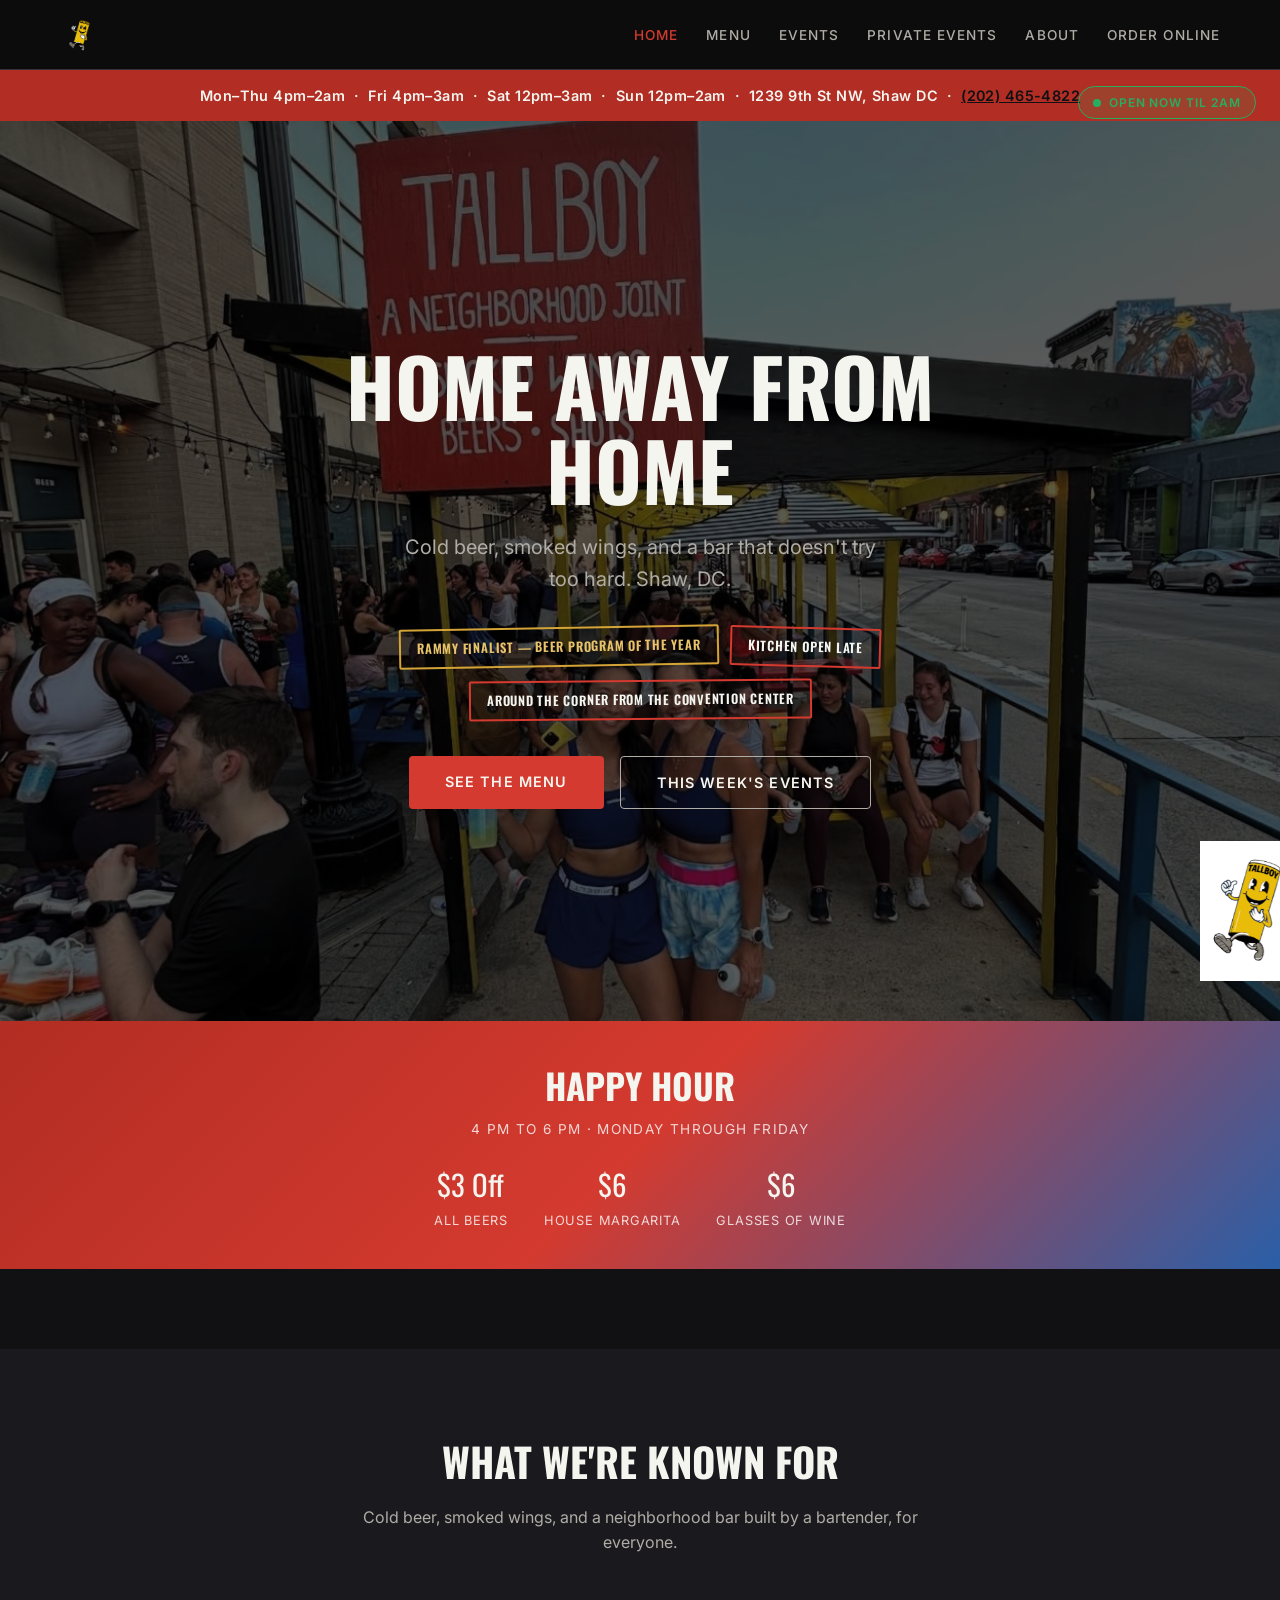
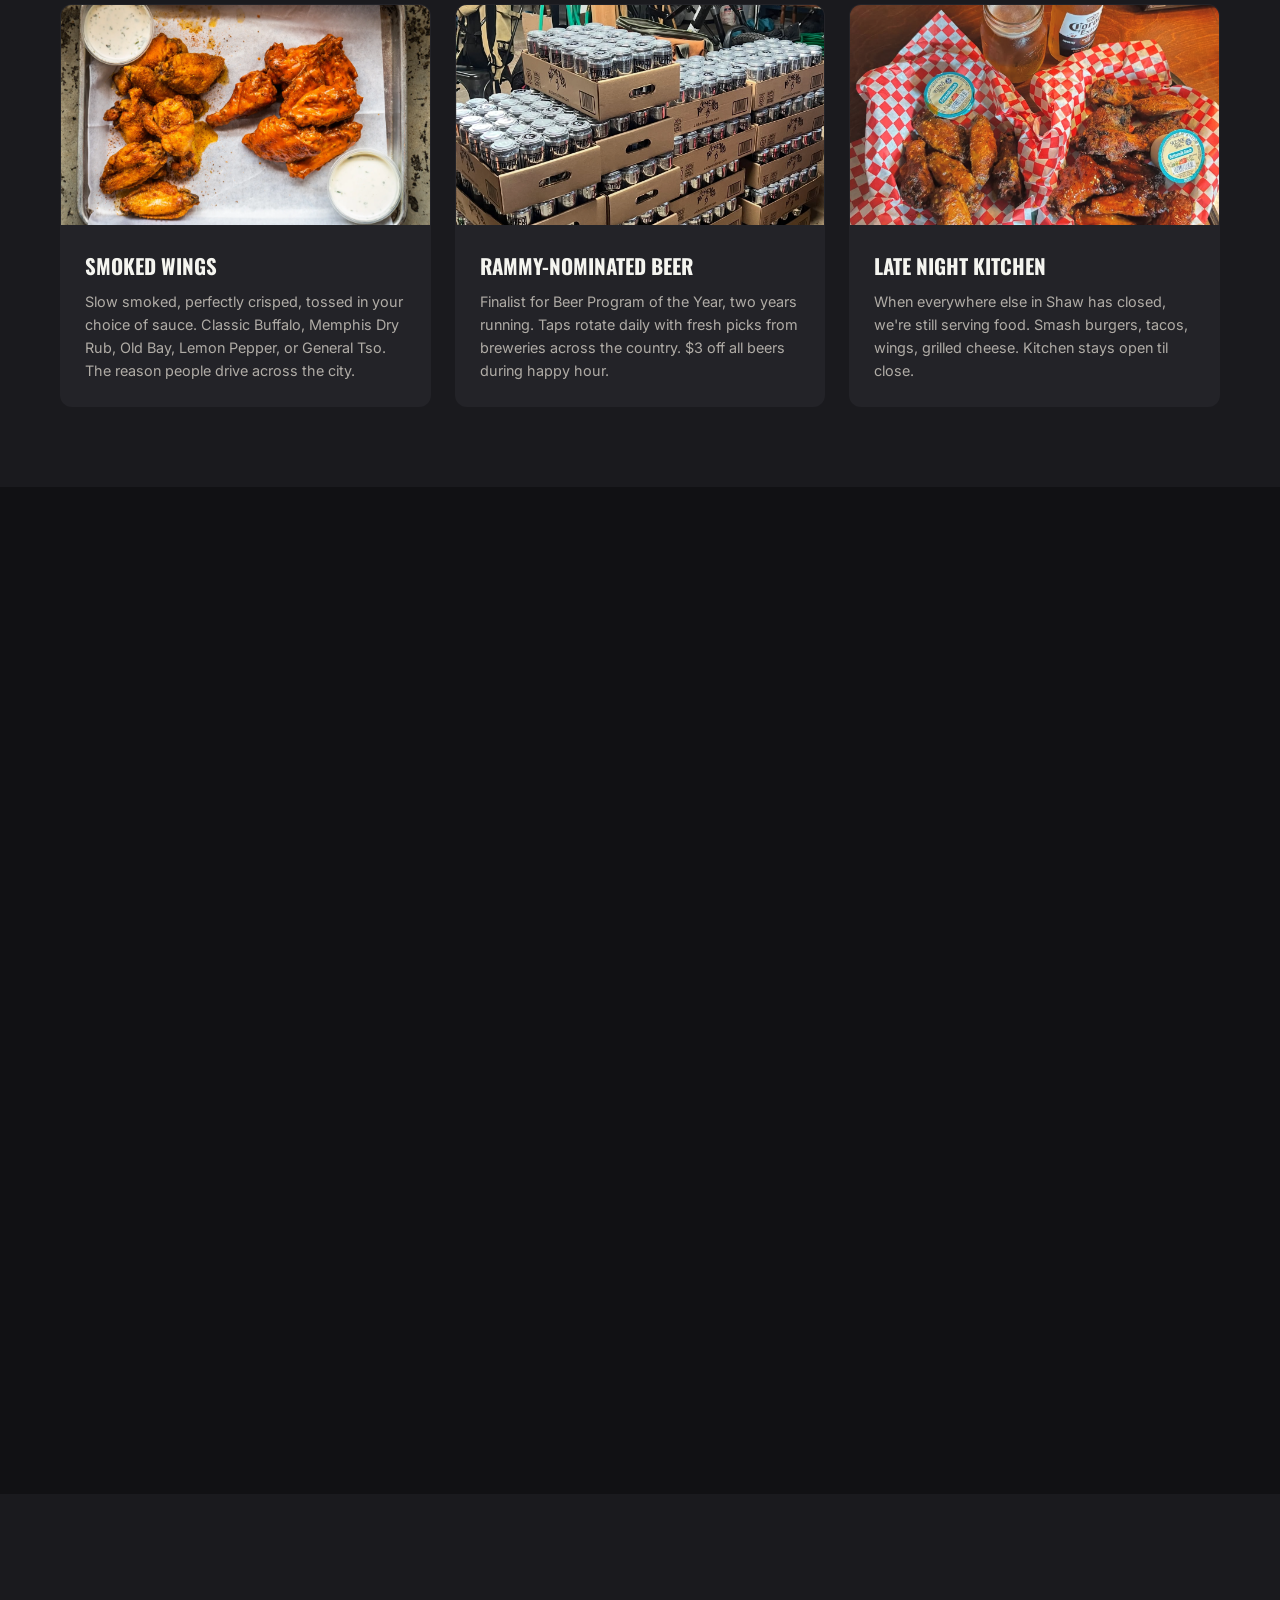
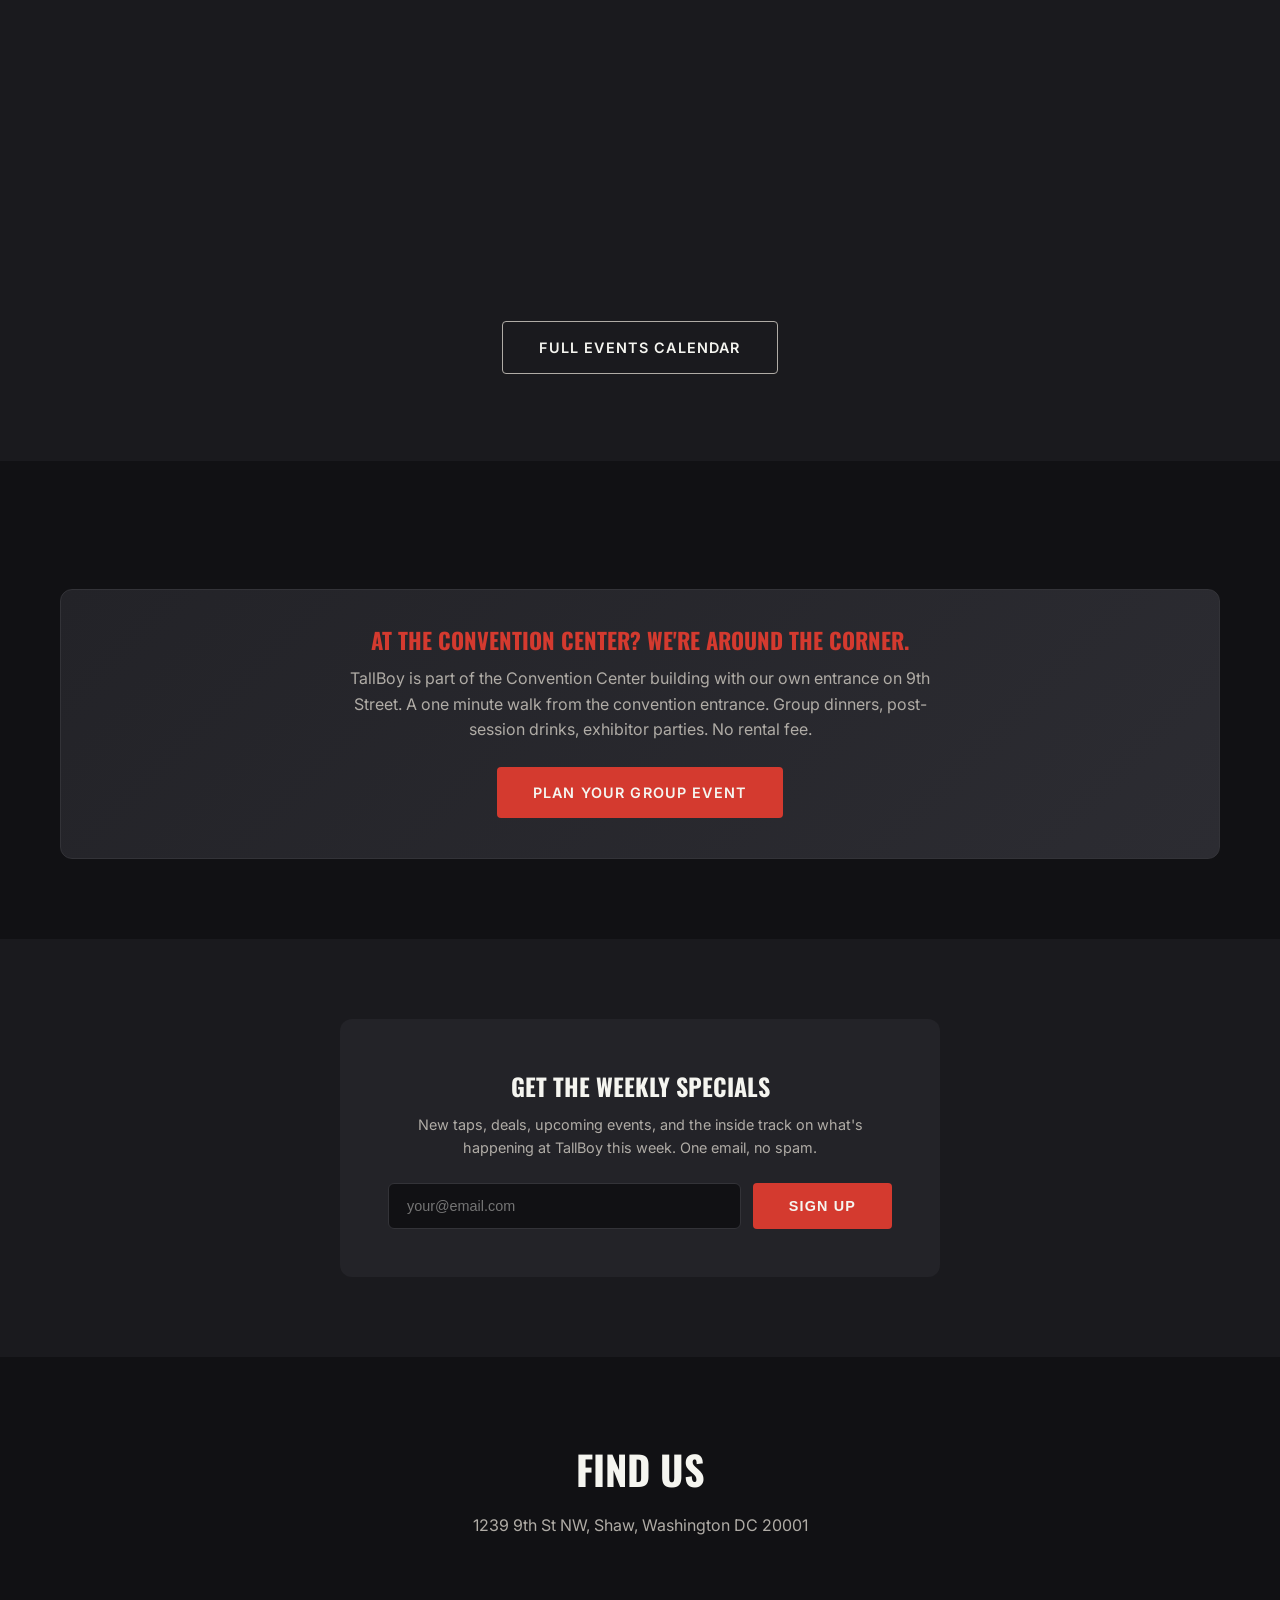
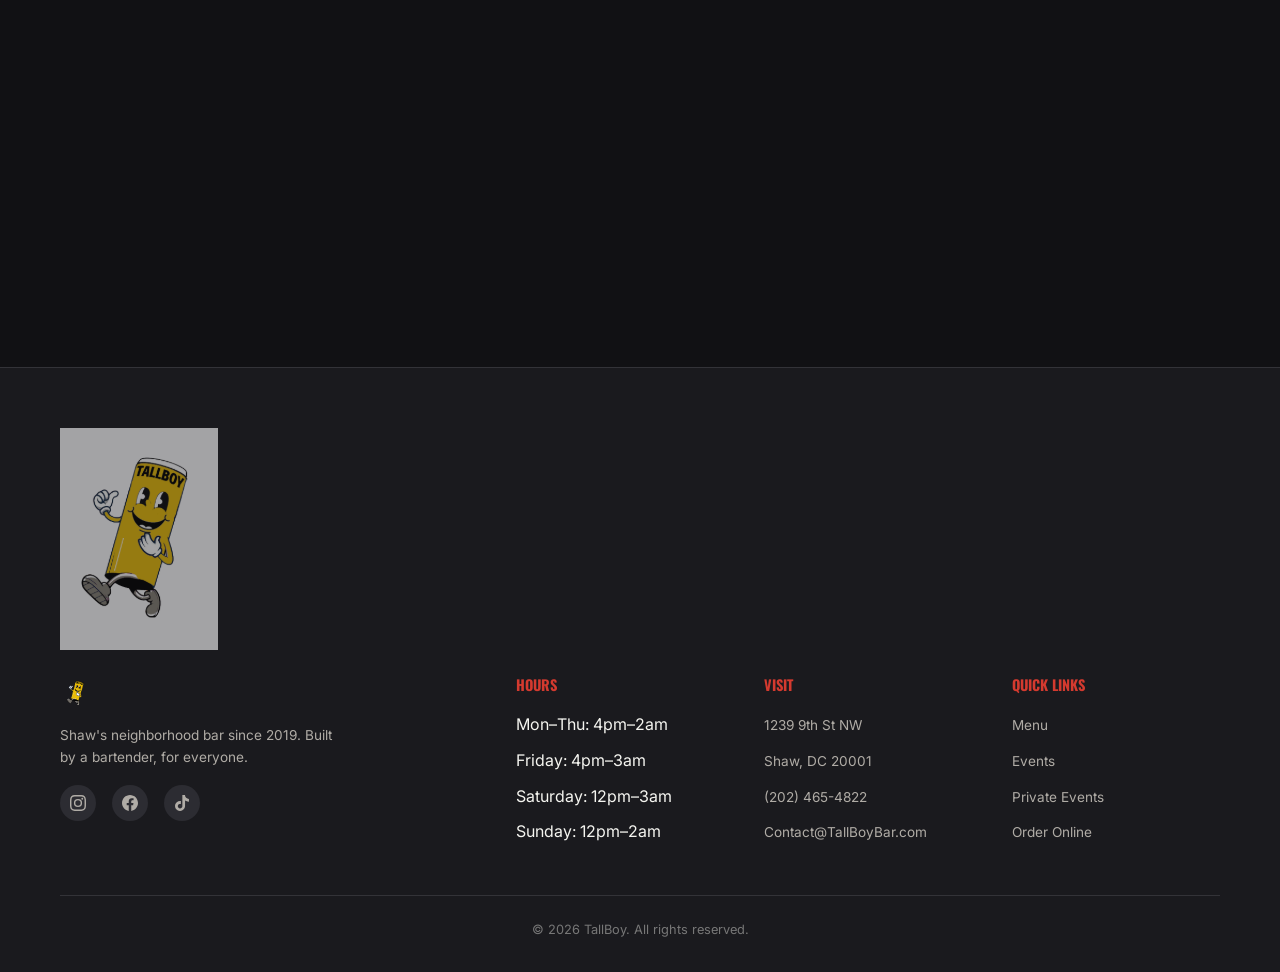
==== commit 47cda6a3: "Round 2: mascot animations, scroll reveals, lightbox, open now badge, SVG social icons" ====
--- a/index.html
+++ b/index.html
@@ -98,6 +98,12 @@
     Mon–Thu 4pm–2am &nbsp;·&nbsp; Fri 4pm–3am &nbsp;·&nbsp; Sat 12pm–3am &nbsp;·&nbsp; Sun 12pm–2am &nbsp;·&nbsp; 1239 9th St NW, Shaw DC &nbsp;·&nbsp; <a href="tel:2024654822">(202) 465-4822</a>
   </div>
 
+  <!-- Open Now Badge -->
+  <div id="open-now-badge" class="open-now-badge" style="display:none;">
+    <span class="open-now-dot"></span>
+    <span id="open-now-text">Open Now</span>
+  </div>
+
   <!-- Hero -->
   <section class="hero">
     <div class="hero-bg" style="background-image: url('assets/images/tallboy-sign-crowd.png'); background-color: #1a1a1a;"></div>
@@ -114,6 +120,10 @@
         <a href="events.html" class="btn btn-outline">This Week's Events</a>
       </div>
     </div>
+    <!-- Mascot peek from right -->
+    <div class="mascot mascot-hero" id="mascot-hero">
+      <img src="assets/images/tallboy-mascot.png" alt="TallBoy mascot" loading="lazy">
+    </div>
   </section>
 
   <!-- Happy Hour -->
@@ -129,12 +139,17 @@
     </div>
   </section>
 
+  <!-- Mascot walk divider -->
+  <div class="mascot-divider" data-mascot-walk>
+    <div class="mascot"><img src="assets/images/tallboy-mascot.png" alt="" loading="lazy"></div>
+  </div>
+
   <!-- What We're Known For -->
   <section class="section section-dark">
     <div class="container">
-      <h2 class="section-title">What We're Known For</h2>
-      <p class="section-subtitle">Cold beer, smoked wings, and a neighborhood bar built by a bartender, for everyone.</p>
-      <div class="features">
+      <h2 class="section-title reveal">What We're Known For</h2>
+      <p class="section-subtitle reveal">Cold beer, smoked wings, and a neighborhood bar built by a bartender, for everyone.</p>
+      <div class="features reveal-stagger">
         <div class="feature-card">
           <div class="feature-card-img" style="background-image: url('assets/images/tallboy-wings-tray.webp'); background-color: var(--bg-accent);"></div>
           <div class="feature-card-body">
@@ -164,16 +179,16 @@
   <section class="section">
     <div class="container">
       <div style="max-width: 700px; margin: 0 auto; text-align: center;">
-        <h2 class="section-title">The Vibe</h2>
-        <p style="color: var(--text-secondary); font-size: 1.05rem; line-height: 1.7;">Your home away from home. The place you go to get away from a busy day, sit at the bar, and actually have a conversation with your bartender. There's a game on the TV if you want it. Good music on if you don't. The energy is whatever you need it to be: afternoon wind down, evening hangs with your crew, late night food run when everywhere else has closed. Pull up a stool and stay a while.</p>
-      </div>
-      <div style="display: grid; grid-template-columns: repeat(3, 1fr); gap: 12px; margin-top: 48px;">
-        <div style="border-radius: 8px; overflow: hidden; aspect-ratio: 4/3;"><img src="assets/images/tallboy-packed-crowd.png" alt="Packed house at TallBoy" style="width: 100%; height: 100%; object-fit: cover;"></div>
-        <div style="border-radius: 8px; overflow: hidden; aspect-ratio: 4/3;"><img src="assets/images/tallboy-bartender.webp" alt="Bartender at TallBoy" style="width: 100%; height: 100%; object-fit: cover;"></div>
-        <div style="border-radius: 8px; overflow: hidden; aspect-ratio: 4/3;"><img src="assets/images/tallboy-patio.png" alt="Colorful patio at TallBoy" style="width: 100%; height: 100%; object-fit: cover;"></div>
-        <div style="border-radius: 8px; overflow: hidden; aspect-ratio: 4/3;"><img src="assets/images/tallboy-scratch-this.png" alt="Scratch This combo on the patio" style="width: 100%; height: 100%; object-fit: cover;"></div>
-        <div style="border-radius: 8px; overflow: hidden; aspect-ratio: 4/3;"><img src="assets/images/tallboy-event-night.png" alt="Event night at TallBoy" style="width: 100%; height: 100%; object-fit: cover;"></div>
-        <div style="border-radius: 8px; overflow: hidden; aspect-ratio: 4/3;"><img src="assets/images/tallboy-bar-busy.png" alt="Busy night at the bar" style="width: 100%; height: 100%; object-fit: cover;"></div>
+        <h2 class="section-title reveal">The Vibe</h2>
+        <p class="reveal" style="color: var(--text-secondary); font-size: 1.05rem; line-height: 1.7;">Your home away from home. The place you go to get away from a busy day, sit at the bar, and actually have a conversation with your bartender. There's a game on the TV if you want it. Good music on if you don't. The energy is whatever you need it to be: afternoon wind down, evening hangs with your crew, late night food run when everywhere else has closed. Pull up a stool and stay a while.</p>
+      </div>
+      <div class="reveal-stagger" style="display: grid; grid-template-columns: repeat(3, 1fr); gap: 12px; margin-top: 48px;">
+        <div class="vibe-photo" data-lightbox><img src="assets/images/tallboy-packed-crowd.png" alt="Packed house at TallBoy" loading="lazy"></div>
+        <div class="vibe-photo" data-lightbox><img src="assets/images/tallboy-bartender.webp" alt="Bartender at TallBoy" loading="lazy"></div>
+        <div class="vibe-photo" data-lightbox><img src="assets/images/tallboy-patio.png" alt="Colorful patio at TallBoy" loading="lazy"></div>
+        <div class="vibe-photo" data-lightbox><img src="assets/images/tallboy-scratch-this.png" alt="Scratch This combo on the patio" loading="lazy"></div>
+        <div class="vibe-photo" data-lightbox><img src="assets/images/tallboy-event-night.png" alt="Event night at TallBoy" loading="lazy"></div>
+        <div class="vibe-photo" data-lightbox><img src="assets/images/tallboy-bar-busy.png" alt="Busy night at the bar" loading="lazy"></div>
       </div>
     </div>
   </section>
@@ -181,9 +196,9 @@
   <!-- Weekly Events Preview -->
   <section class="section section-dark">
     <div class="container">
-      <h2 class="section-title">Daily Deals</h2>
-      <p class="section-subtitle">Something good every night.</p>
-      <div class="events-week">
+      <h2 class="section-title reveal">Daily Deals</h2>
+      <p class="section-subtitle reveal">Something good every night.</p>
+      <div class="events-week reveal-stagger" id="events-week-home">
         <div class="event-day">
           <div class="event-day-label">Mon</div>
           <div class="event-item"><div class="event-item-name">$5 Off Boneless Wings</div></div>
@@ -222,7 +237,7 @@
   <!-- Convention Center CTA -->
   <section class="section">
     <div class="container">
-      <div class="convention-banner">
+      <div class="convention-banner reveal">
         <h3>At the Convention Center? We're Around the Corner.</h3>
         <p style="color: var(--text-secondary); max-width: 600px; margin: 0 auto; margin-bottom: 24px;">TallBoy is part of the Convention Center building with our own entrance on 9th Street. A one minute walk from the convention entrance. Group dinners, post-session drinks, exhibitor parties. No rental fee.</p>
         <a href="convention.html" class="btn btn-gold">Plan Your Group Event</a>
@@ -233,7 +248,8 @@
   <!-- Email Signup -->
   <section class="section section-dark">
     <div class="container">
-      <div class="email-signup">
+      <div class="email-signup reveal">
+        <img src="assets/images/tallboy-mascot.png" alt="" class="mascot-email" loading="lazy">
         <h3>Get the Weekly Specials</h3>
         <p>New taps, deals, upcoming events, and the inside track on what's happening at TallBoy this week. One email, no spam.</p>
         <form class="email-form" onsubmit="submitEmailSignup(event)">
@@ -247,7 +263,7 @@
   <!-- Map -->
   <section class="section">
     <div class="container">
-      <h2 class="section-title">Find Us</h2>
+      <h2 class="section-title reveal">Find Us</h2>
       <p class="section-subtitle">1239 9th St NW, Shaw, Washington DC 20001</p>
       <div class="map-container">
         <iframe
@@ -264,14 +280,24 @@
   <!-- Footer -->
   <footer class="footer">
     <div class="container">
+      <!-- Mascot chilling in footer -->
+      <div class="mascot" style="text-align: center;" id="mascot-footer">
+        <img src="assets/images/tallboy-mascot.png" alt="TallBoy mascot" class="mascot-footer" loading="lazy">
+      </div>
       <div class="footer-grid">
         <div class="footer-brand">
           <img src="assets/images/tallboy-logo.png" alt="TallBoy" style="height: 40px;" onerror="this.outerHTML='<span style=&quot;font-family:Oswald;font-size:1.5rem;font-weight:700;color:#d43a2f;&quot;>TALLBOY</span>'">
           <p>Shaw's neighborhood bar since 2019. Built by a bartender, for everyone.</p>
           <div class="footer-social">
-            <a href="https://www.instagram.com/tallboybar/" target="_blank" rel="noopener" aria-label="Instagram">IG</a>
-            <a href="https://www.facebook.com/tallboybar/" target="_blank" rel="noopener" aria-label="Facebook">FB</a>
-            <a href="https://www.tiktok.com/@tallboybar" target="_blank" rel="noopener" aria-label="TikTok">TT</a>
+            <a href="https://www.instagram.com/tallboybar/" target="_blank" rel="noopener" aria-label="Instagram">
+              <svg width="16" height="16" viewBox="0 0 24 24" fill="currentColor"><path d="M12 2.163c3.204 0 3.584.012 4.85.07 3.252.148 4.771 1.691 4.919 4.919.058 1.265.069 1.645.069 4.849 0 3.205-.012 3.584-.069 4.849-.149 3.225-1.664 4.771-4.919 4.919-1.266.058-1.644.07-4.85.07-3.204 0-3.584-.012-4.849-.07-3.26-.149-4.771-1.699-4.919-4.92-.058-1.265-.07-1.644-.07-4.849 0-3.204.013-3.583.07-4.849.149-3.227 1.664-4.771 4.919-4.919 1.266-.057 1.645-.069 4.849-.069zM12 0C8.741 0 8.333.014 7.053.072 2.695.272.273 2.69.073 7.052.014 8.333 0 8.741 0 12c0 3.259.014 3.668.072 4.948.2 4.358 2.618 6.78 6.98 6.98C8.333 23.986 8.741 24 12 24c3.259 0 3.668-.014 4.948-.072 4.354-.2 6.782-2.618 6.979-6.98.059-1.28.073-1.689.073-4.948 0-3.259-.014-3.667-.072-4.947-.196-4.354-2.617-6.78-6.979-6.98C15.668.014 15.259 0 12 0zm0 5.838a6.162 6.162 0 100 12.324 6.162 6.162 0 000-12.324zM12 16a4 4 0 110-8 4 4 0 010 8zm6.406-11.845a1.44 1.44 0 100 2.881 1.44 1.44 0 000-2.881z"/></svg>
+            </a>
+            <a href="https://www.facebook.com/tallboybar/" target="_blank" rel="noopener" aria-label="Facebook">
+              <svg width="16" height="16" viewBox="0 0 24 24" fill="currentColor"><path d="M24 12.073c0-6.627-5.373-12-12-12s-12 5.373-12 12c0 5.99 4.388 10.954 10.125 11.854v-8.385H7.078v-3.47h3.047V9.43c0-3.007 1.792-4.669 4.533-4.669 1.312 0 2.686.235 2.686.235v2.953H15.83c-1.491 0-1.956.925-1.956 1.874v2.25h3.328l-.532 3.47h-2.796v8.385C19.612 23.027 24 18.062 24 12.073z"/></svg>
+            </a>
+            <a href="https://www.tiktok.com/@tallboybar" target="_blank" rel="noopener" aria-label="TikTok">
+              <svg width="16" height="16" viewBox="0 0 24 24" fill="currentColor"><path d="M12.525.02c1.31-.02 2.61-.01 3.91-.02.08 1.53.63 3.09 1.75 4.17 1.12 1.11 2.7 1.62 4.24 1.79v4.03c-1.44-.05-2.89-.35-4.2-.97-.57-.26-1.1-.59-1.62-.93-.01 2.92.01 5.84-.02 8.75-.08 1.4-.54 2.79-1.35 3.94-1.31 1.92-3.58 3.17-5.91 3.21-1.43.08-2.86-.31-4.08-1.03-2.02-1.19-3.44-3.37-3.65-5.71-.02-.5-.03-1-.01-1.49.18-1.9 1.12-3.72 2.58-4.96 1.66-1.44 3.98-2.13 6.15-1.72.02 1.48-.04 2.96-.04 4.44-.99-.32-2.15-.23-3.02.37-.63.41-1.11 1.04-1.36 1.75-.21.51-.15 1.07-.14 1.61.24 1.64 1.82 3.02 3.5 2.87 1.12-.01 2.19-.66 2.77-1.61.19-.33.4-.67.41-1.06.1-1.79.06-3.57.07-5.36.01-4.03-.01-8.05.02-12.07z"/></svg>
+            </a>
           </div>
         </div>
         <div>
@@ -308,6 +334,12 @@
     </div>
   </footer>
 
+  <!-- Lightbox Overlay -->
+  <div class="lightbox-overlay" id="lightbox">
+    <button class="lightbox-close" aria-label="Close lightbox">&times;</button>
+    <img src="" alt="Full size photo" id="lightbox-img">
+  </div>
+
   <script src="site.js"></script>
 </body>
 </html>
--- a/styles.css
+++ b/styles.css
@@ -911,3 +911,501 @@
     grid-template-columns: 1fr !important;
   }
 }
+
+/* ═══════════════════════════════════════════════════════════
+   ROUND 2 UPGRADES — Animations, Mascot, Polish
+   ═══════════════════════════════════════════════════════════ */
+
+/* ── Scroll Reveal Animations ──────────────────────────── */
+
+.reveal {
+  opacity: 0;
+  transform: translateY(30px);
+  transition: opacity 0.6s ease-out, transform 0.6s ease-out;
+}
+
+.reveal.visible {
+  opacity: 1;
+  transform: translateY(0);
+}
+
+.reveal-left {
+  opacity: 0;
+  transform: translateX(-40px);
+  transition: opacity 0.6s ease-out, transform 0.6s ease-out;
+}
+
+.reveal-left.visible {
+  opacity: 1;
+  transform: translateX(0);
+}
+
+.reveal-right {
+  opacity: 0;
+  transform: translateX(40px);
+  transition: opacity 0.6s ease-out, transform 0.6s ease-out;
+}
+
+.reveal-right.visible {
+  opacity: 1;
+  transform: translateX(0);
+}
+
+/* Stagger children inside a reveal group */
+.reveal-stagger > * {
+  opacity: 0;
+  transform: translateY(20px);
+  transition: opacity 0.5s ease-out, transform 0.5s ease-out;
+}
+
+.reveal-stagger.visible > *:nth-child(1) { transition-delay: 0s; opacity: 1; transform: translateY(0); }
+.reveal-stagger.visible > *:nth-child(2) { transition-delay: 0.1s; opacity: 1; transform: translateY(0); }
+.reveal-stagger.visible > *:nth-child(3) { transition-delay: 0.2s; opacity: 1; transform: translateY(0); }
+.reveal-stagger.visible > *:nth-child(4) { transition-delay: 0.3s; opacity: 1; transform: translateY(0); }
+.reveal-stagger.visible > *:nth-child(5) { transition-delay: 0.4s; opacity: 1; transform: translateY(0); }
+.reveal-stagger.visible > *:nth-child(6) { transition-delay: 0.5s; opacity: 1; transform: translateY(0); }
+.reveal-stagger.visible > *:nth-child(7) { transition-delay: 0.6s; opacity: 1; transform: translateY(0); }
+
+/* ── Hero Ken Burns + Staggered Entry ──────────────────── */
+
+.hero-bg {
+  animation: kenBurns 20s ease-in-out infinite alternate;
+}
+
+@keyframes kenBurns {
+  0% { transform: scale(1); }
+  100% { transform: scale(1.08); }
+}
+
+.hero-content h1 {
+  animation: heroSlideUp 0.8s ease-out 0.2s both;
+}
+
+.hero-content > p {
+  animation: heroSlideUp 0.8s ease-out 0.4s both;
+}
+
+.hero-badges {
+  animation: heroSlideUp 0.8s ease-out 0.6s both;
+}
+
+.hero-ctas {
+  animation: heroSlideUp 0.8s ease-out 0.8s both;
+}
+
+@keyframes heroSlideUp {
+  0% { opacity: 0; transform: translateY(24px); }
+  100% { opacity: 1; transform: translateY(0); }
+}
+
+/* ── Nav Shrink on Scroll ──────────────────────────────── */
+
+.nav {
+  transition: height 0.3s ease, background 0.3s ease;
+}
+
+.nav.scrolled {
+  height: 56px;
+  background: rgba(13, 13, 13, 0.98);
+}
+
+.nav.scrolled .nav-logo {
+  height: 36px;
+  transition: height 0.3s ease;
+}
+
+/* ── Open Now Badge ────────────────────────────────────── */
+
+.open-now-badge {
+  display: inline-flex;
+  align-items: center;
+  gap: 8px;
+  background: rgba(39, 174, 96, 0.15);
+  border: 1px solid var(--green);
+  color: var(--green);
+  padding: 6px 14px;
+  border-radius: 20px;
+  font-size: 0.75rem;
+  font-weight: 600;
+  text-transform: uppercase;
+  letter-spacing: 0.08em;
+  position: absolute;
+  top: calc(var(--nav-height) + 16px);
+  right: 24px;
+  z-index: 10;
+  animation: badgePulse 2s ease-in-out infinite;
+}
+
+.open-now-badge.closed {
+  background: rgba(239, 68, 68, 0.15);
+  border-color: var(--red);
+  color: var(--red);
+  animation: none;
+}
+
+.open-now-dot {
+  width: 8px;
+  height: 8px;
+  border-radius: 50%;
+  background: currentColor;
+}
+
+@keyframes badgePulse {
+  0%, 100% { box-shadow: 0 0 0 0 rgba(39, 174, 96, 0.3); }
+  50% { box-shadow: 0 0 0 8px rgba(39, 174, 96, 0); }
+}
+
+/* ── Button Upgrades ───────────────────────────────────── */
+
+.btn {
+  position: relative;
+  overflow: hidden;
+  transition: all 0.25s ease, transform 0.15s ease;
+}
+
+.btn:hover {
+  transform: translateY(-2px);
+  box-shadow: 0 4px 16px rgba(0, 0, 0, 0.3);
+}
+
+.btn:active {
+  transform: translateY(0);
+}
+
+.btn::after {
+  content: '';
+  position: absolute;
+  top: 50%;
+  left: 50%;
+  width: 0;
+  height: 0;
+  background: rgba(255, 255, 255, 0.15);
+  border-radius: 50%;
+  transform: translate(-50%, -50%);
+  transition: width 0.4s ease, height 0.4s ease;
+}
+
+.btn:hover::after {
+  width: 300px;
+  height: 300px;
+}
+
+/* ── Feature Card Upgrades ─────────────────────────────── */
+
+.feature-card {
+  transition: transform 0.3s ease, box-shadow 0.3s ease;
+  border: 1px solid transparent;
+}
+
+.feature-card:hover {
+  transform: translateY(-6px);
+  box-shadow: 0 12px 32px rgba(0, 0, 0, 0.4);
+  border-color: var(--border);
+}
+
+.feature-card-img {
+  transition: transform 0.4s ease;
+  overflow: hidden;
+}
+
+.feature-card:hover .feature-card-img {
+  transform: scale(1.05);
+}
+
+/* ── Photo Grid Upgrades ──────────────────────────────── */
+
+.vibe-photo {
+  border-radius: 8px;
+  overflow: hidden;
+  aspect-ratio: 4/3;
+  position: relative;
+  cursor: pointer;
+}
+
+.vibe-photo img {
+  width: 100%;
+  height: 100%;
+  object-fit: cover;
+  transition: transform 0.4s ease, filter 0.4s ease;
+}
+
+.vibe-photo:hover img {
+  transform: scale(1.08);
+  filter: brightness(1.1);
+}
+
+.vibe-photo::after {
+  content: '';
+  position: absolute;
+  inset: 0;
+  background: linear-gradient(to top, rgba(0,0,0,0.5) 0%, transparent 50%);
+  opacity: 0;
+  transition: opacity 0.3s ease;
+}
+
+.vibe-photo:hover::after {
+  opacity: 1;
+}
+
+/* ── Events: Tonight Highlight ─────────────────────────── */
+
+.event-day.tonight {
+  border: 1px solid var(--red);
+  box-shadow: 0 0 20px rgba(212, 58, 47, 0.2);
+  position: relative;
+}
+
+.event-day.tonight::before {
+  content: 'TONIGHT';
+  position: absolute;
+  top: -10px;
+  right: 12px;
+  background: var(--red);
+  color: white;
+  font-family: var(--font-display);
+  font-size: 0.65rem;
+  font-weight: 700;
+  letter-spacing: 0.08em;
+  padding: 2px 10px;
+  border-radius: 3px;
+}
+
+/* ── Lightbox ──────────────────────────────────────────── */
+
+.lightbox-overlay {
+  position: fixed;
+  inset: 0;
+  background: rgba(0, 0, 0, 0.92);
+  z-index: 3000;
+  display: flex;
+  align-items: center;
+  justify-content: center;
+  opacity: 0;
+  pointer-events: none;
+  transition: opacity 0.3s ease;
+  cursor: pointer;
+}
+
+.lightbox-overlay.active {
+  opacity: 1;
+  pointer-events: all;
+}
+
+.lightbox-overlay img {
+  max-width: 90vw;
+  max-height: 85vh;
+  border-radius: 8px;
+  transform: scale(0.9);
+  transition: transform 0.3s ease;
+  cursor: default;
+}
+
+.lightbox-overlay.active img {
+  transform: scale(1);
+}
+
+.lightbox-close {
+  position: absolute;
+  top: 20px;
+  right: 24px;
+  color: white;
+  font-size: 2rem;
+  cursor: pointer;
+  opacity: 0.7;
+  transition: opacity 0.2s;
+  background: none;
+  border: none;
+  font-family: var(--font-body);
+}
+
+.lightbox-close:hover { opacity: 1; }
+
+/* ═══════════════════════════════════════════════════════════
+   MASCOT — TallBoy Beer Can Character
+   ═══════════════════════════════════════════════════════════ */
+
+/* ── Mascot Base ───────────────────────────────────────── */
+
+.mascot {
+  position: relative;
+  display: inline-block;
+  pointer-events: auto;
+  cursor: pointer;
+  user-select: none;
+  -webkit-user-select: none;
+  z-index: 50;
+}
+
+.mascot img {
+  height: 100%;
+  width: auto;
+  display: block;
+}
+
+/* ── Hero Mascot: Peek from right side ─────────────────── */
+
+.mascot-hero {
+  position: absolute;
+  bottom: 40px;
+  right: -20px;
+  height: 140px;
+  animation: mascotPeek 1s ease-out 1.2s both;
+  z-index: 10;
+}
+
+@keyframes mascotPeek {
+  0% { transform: translateX(100px) rotate(15deg); opacity: 0; }
+  60% { transform: translateX(-10px) rotate(-3deg); opacity: 1; }
+  80% { transform: translateX(5px) rotate(2deg); }
+  100% { transform: translateX(0) rotate(0deg); opacity: 1; }
+}
+
+/* ── Section Divider Mascot: Walk across ───────────────── */
+
+.mascot-divider {
+  width: 100%;
+  overflow: hidden;
+  height: 80px;
+  position: relative;
+  pointer-events: none;
+}
+
+.mascot-divider .mascot {
+  position: absolute;
+  bottom: 0;
+  left: -100px;
+  height: 70px;
+  pointer-events: auto;
+}
+
+.mascot-divider .mascot.walking {
+  animation: mascotWalk 4s ease-in-out forwards;
+}
+
+@keyframes mascotWalk {
+  0% { left: -100px; transform: scaleX(1); }
+  45% { left: calc(50% - 35px); transform: scaleX(1); }
+  50% { left: calc(50% - 35px); transform: scaleX(1); }
+  55% { left: calc(50% - 35px); transform: scaleX(1); }
+  100% { left: calc(100% + 100px); transform: scaleX(1); }
+}
+
+/* ── Mascot Bounce (on hover/click anywhere) ───────────── */
+
+.mascot:hover img {
+  animation: mascotBounce 0.5s ease;
+}
+
+@keyframes mascotBounce {
+  0%, 100% { transform: translateY(0) rotate(0); }
+  25% { transform: translateY(-12px) rotate(-5deg); }
+  50% { transform: translateY(0) rotate(3deg); }
+  75% { transform: translateY(-6px) rotate(-2deg); }
+}
+
+/* ── Mascot Spin (click easter egg) ────────────────────── */
+
+.mascot.spinning img {
+  animation: mascotSpin 0.6s ease-in-out;
+}
+
+@keyframes mascotSpin {
+  0% { transform: rotate(0deg) scale(1); }
+  50% { transform: rotate(360deg) scale(1.15); }
+  100% { transform: rotate(720deg) scale(1); }
+}
+
+/* ── Mascot Wave (idle after 5s) ───────────────────────── */
+
+.mascot.waving img {
+  animation: mascotWave 1.2s ease-in-out;
+}
+
+@keyframes mascotWave {
+  0%, 100% { transform: rotate(0); }
+  15% { transform: rotate(12deg); }
+  30% { transform: rotate(-8deg); }
+  45% { transform: rotate(10deg); }
+  60% { transform: rotate(-5deg); }
+  75% { transform: rotate(6deg); }
+}
+
+/* ── Mascot at Email Signup ────────────────────────────── */
+
+.email-signup {
+  position: relative;
+  overflow: visible;
+}
+
+.mascot-email {
+  position: absolute;
+  top: -50px;
+  right: -20px;
+  height: 90px;
+  transform: rotate(12deg);
+  opacity: 0;
+  transition: opacity 0.5s ease, transform 0.5s ease;
+}
+
+.email-signup:hover .mascot-email,
+.email-signup:focus-within .mascot-email {
+  opacity: 1;
+  transform: rotate(0deg);
+}
+
+/* ── Mascot in Events: Peeking behind today ────────────── */
+
+.mascot-events {
+  position: absolute;
+  bottom: -15px;
+  left: 50%;
+  transform: translateX(-50%);
+  height: 55px;
+  opacity: 0;
+  transition: opacity 0.4s ease, transform 0.4s ease;
+  pointer-events: none;
+}
+
+.event-day.tonight:hover .mascot-events {
+  opacity: 1;
+  transform: translateX(-50%) translateY(-5px);
+}
+
+/* ── Footer Mascot: Chilling ───────────────────────────── */
+
+.mascot-footer {
+  height: 80px;
+  margin: 0 auto 16px;
+  display: block;
+  opacity: 0.6;
+  transition: opacity 0.3s ease, transform 0.3s ease;
+  animation: mascotFloat 3s ease-in-out infinite;
+}
+
+.mascot-footer:hover {
+  opacity: 1;
+  transform: scale(1.1);
+}
+
+@keyframes mascotFloat {
+  0%, 100% { transform: translateY(0); }
+  50% { transform: translateY(-6px); }
+}
+
+/* ── Reduced Motion Respect ────────────────────────────── */
+
+@media (prefers-reduced-motion: reduce) {
+  .reveal, .reveal-left, .reveal-right { transition: none; opacity: 1; transform: none; }
+  .reveal-stagger > * { transition: none; opacity: 1; transform: none; }
+  .hero-bg { animation: none; }
+  .hero-content h1, .hero-content > p, .hero-badges, .hero-ctas { animation: none; }
+  .mascot-hero { animation: none; opacity: 1; transform: none; }
+  .mascot-divider .mascot.walking { animation: none; }
+  .mascot:hover img { animation: none; }
+  .mascot.spinning img { animation: none; }
+  .mascot.waving img { animation: none; }
+  .mascot-footer { animation: none; }
+  .btn:hover { transform: none; }
+  .feature-card:hover { transform: none; }
+  .vibe-photo:hover img { transform: none; }
+}
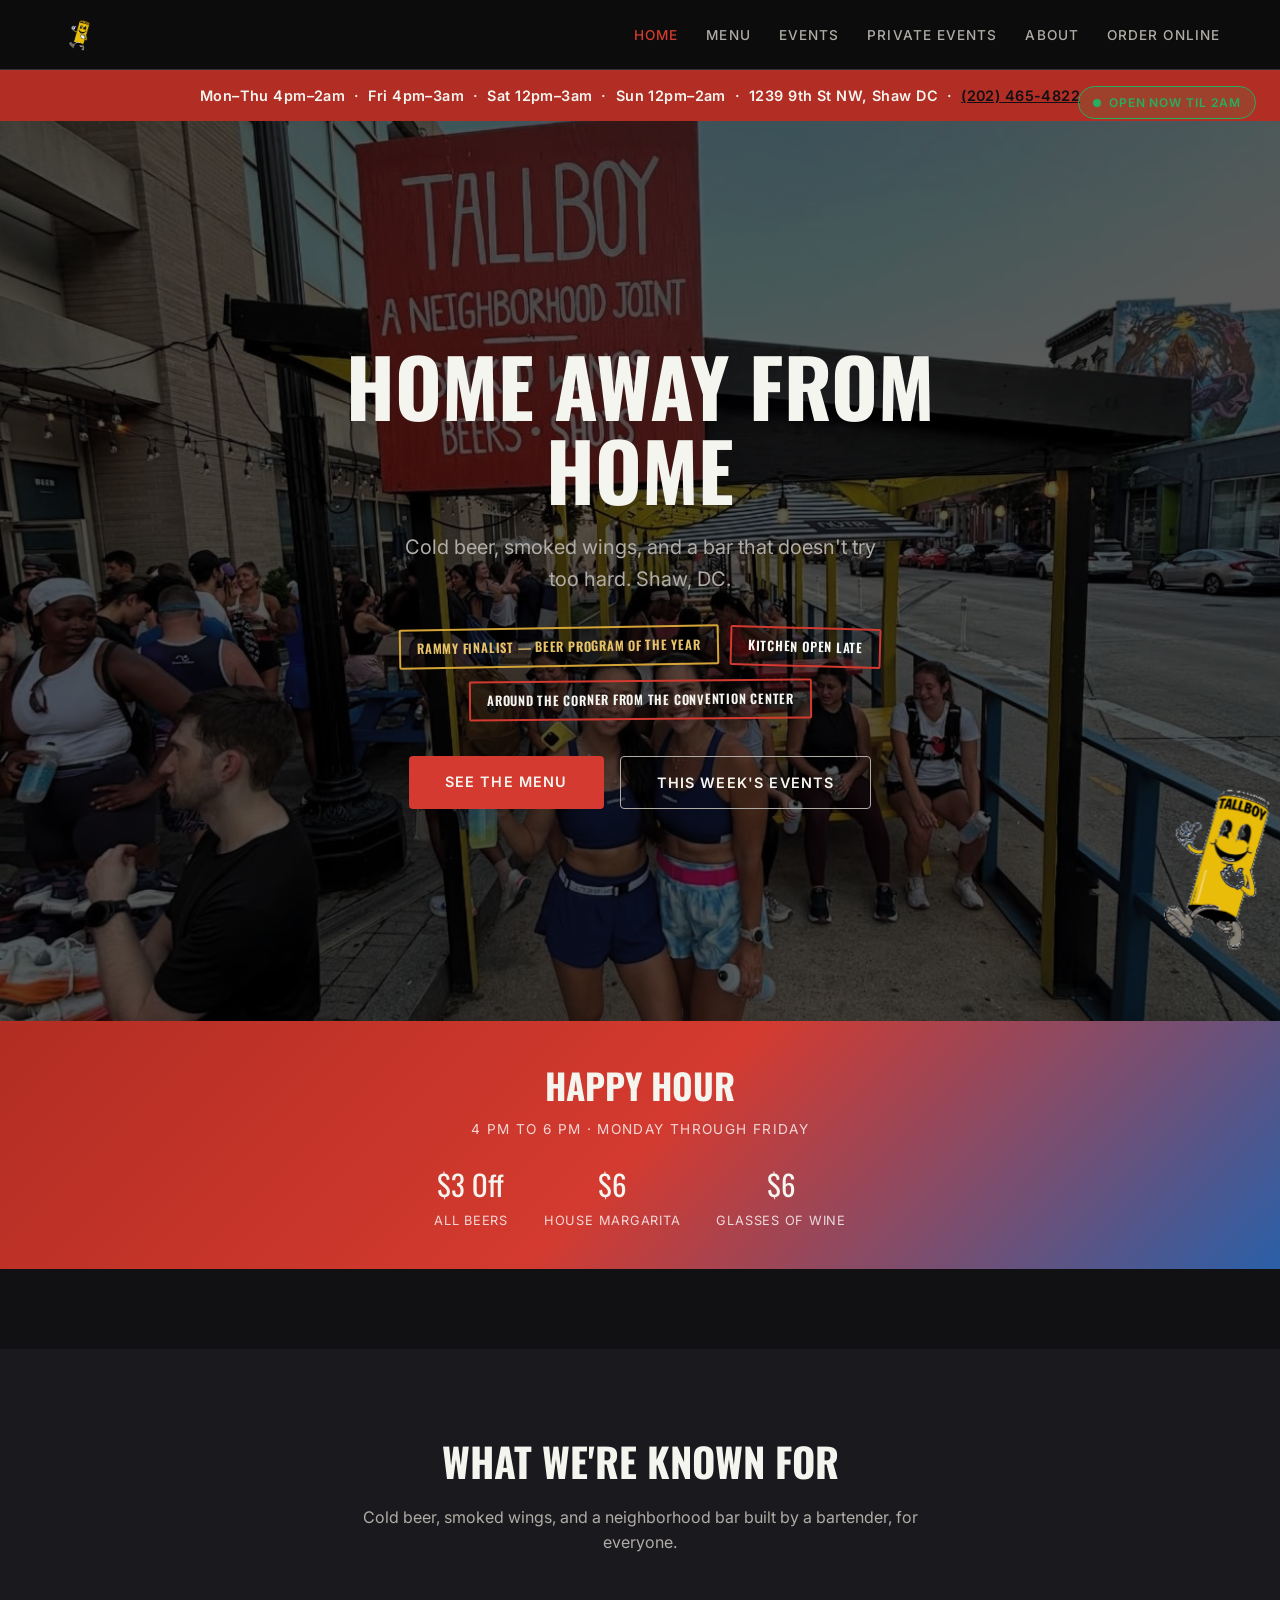
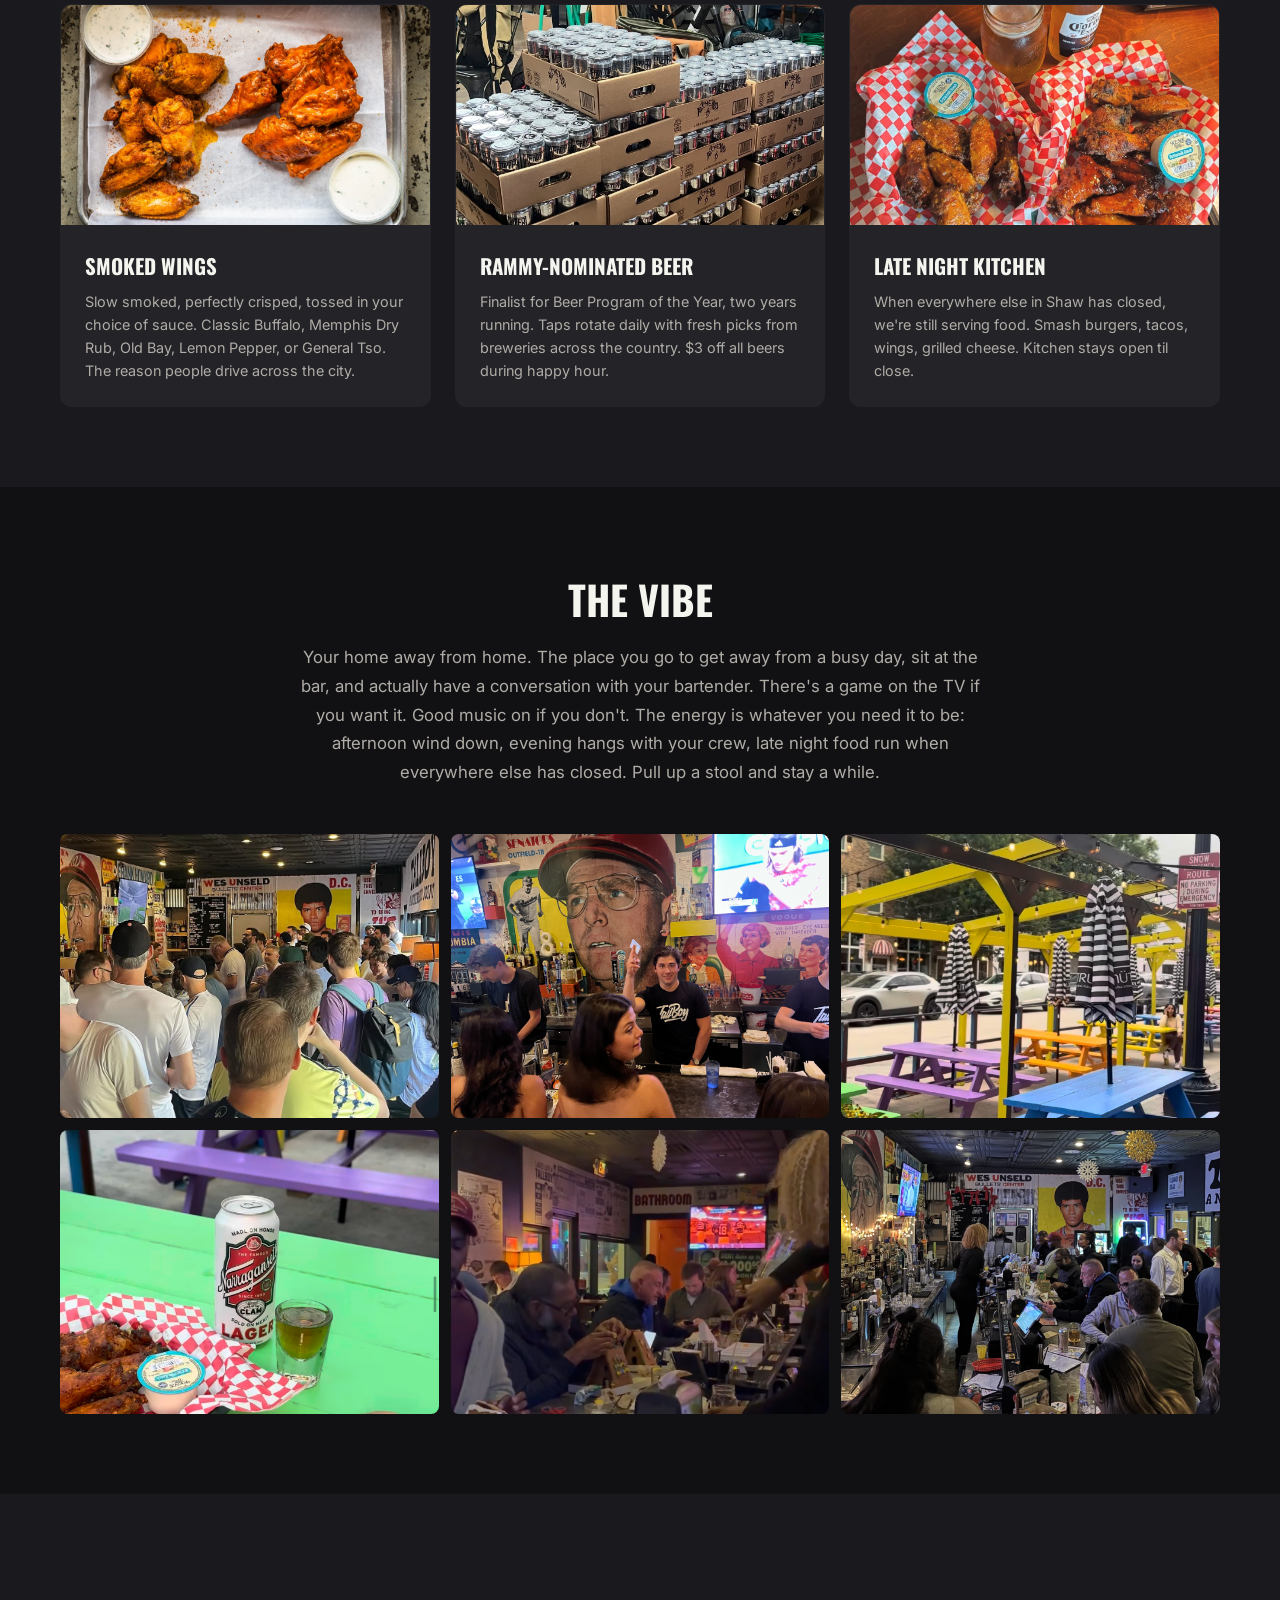
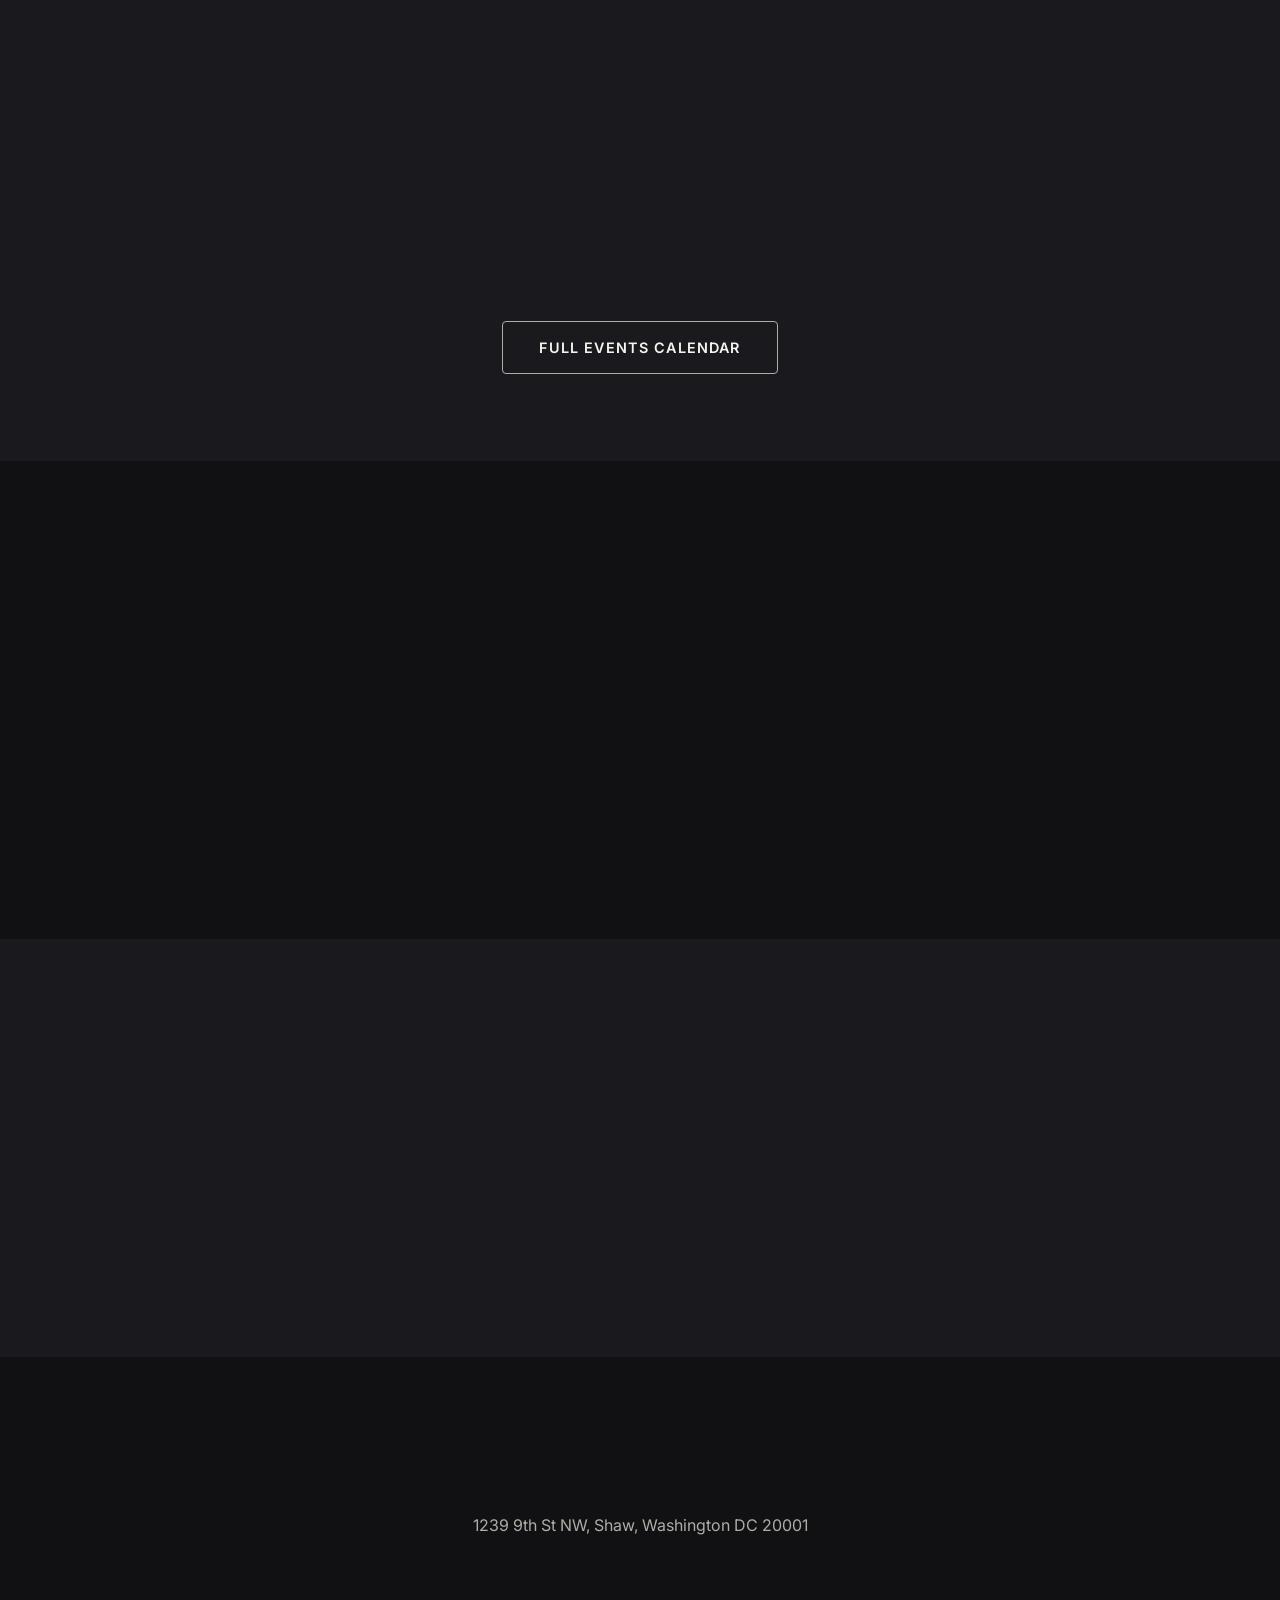
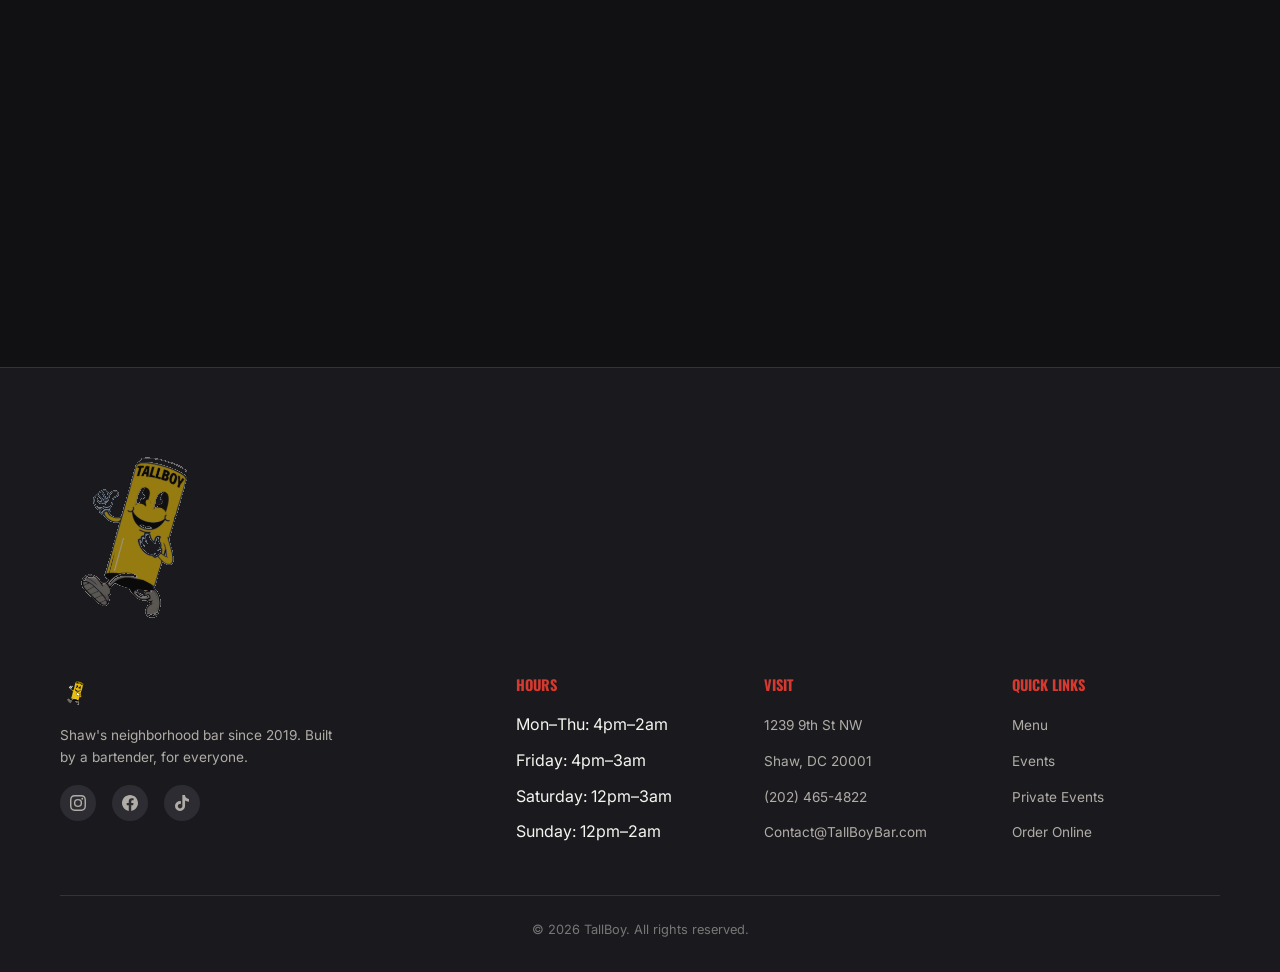
==== commit 8fda0c27: "Bigger mascot, white badge text, fix Toast ordering URL" ====
--- a/index.html
+++ b/index.html
@@ -85,7 +85,7 @@
         <li><a href="events.html">Events</a></li>
         <li><a href="private-events.html">Private Events</a></li>
         <li><a href="about.html">About</a></li>
-        <li><a href="https://order.toasttab.com/online/tallboy" target="_blank" rel="noopener">Order Online</a></li>
+        <li><a href="https://order.toasttab.com/online/tall-boy" target="_blank" rel="noopener">Order Online</a></li>
       </ul>
       <button class="nav-toggle" onclick="toggleNav()" aria-label="Toggle navigation">
         <span></span><span></span><span></span>
@@ -324,7 +324,7 @@
             <li><a href="menu.html">Menu</a></li>
             <li><a href="events.html">Events</a></li>
             <li><a href="private-events.html">Private Events</a></li>
-            <li><a href="https://order.toasttab.com/online/tallboy" target="_blank" rel="noopener">Order Online</a></li>
+            <li><a href="https://order.toasttab.com/online/tall-boy" target="_blank" rel="noopener">Order Online</a></li>
           </ul>
         </div>
       </div>
--- a/styles.css
+++ b/styles.css
@@ -1037,9 +1037,9 @@
 }
 
 .open-now-badge.closed {
-  background: rgba(239, 68, 68, 0.15);
-  border-color: var(--red);
-  color: var(--red);
+  background: rgba(30, 30, 30, 0.85);
+  border-color: rgba(255, 255, 255, 0.4);
+  color: #ffffff;
   animation: none;
 }
 
@@ -1248,7 +1248,7 @@
   position: absolute;
   bottom: 40px;
   right: -20px;
-  height: 140px;
+  height: 220px;
   animation: mascotPeek 1s ease-out 1.2s both;
   z-index: 10;
 }
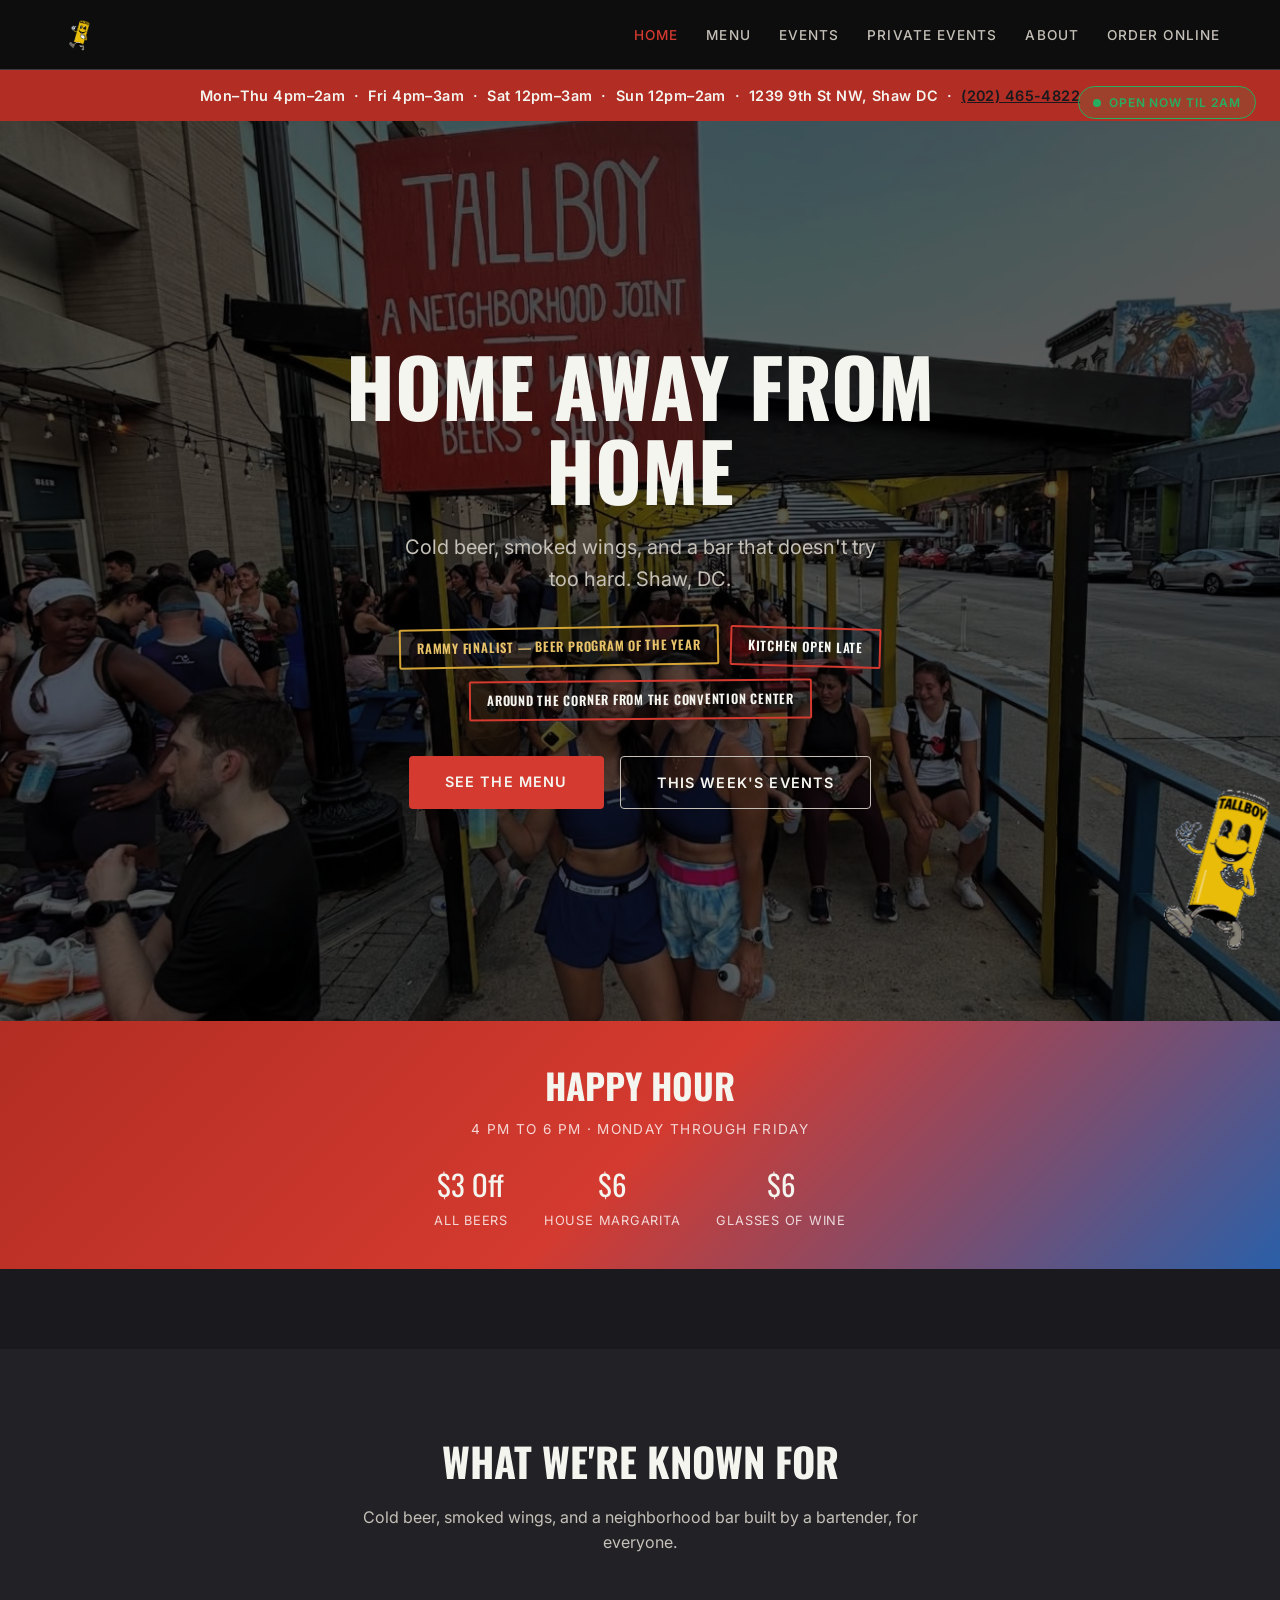
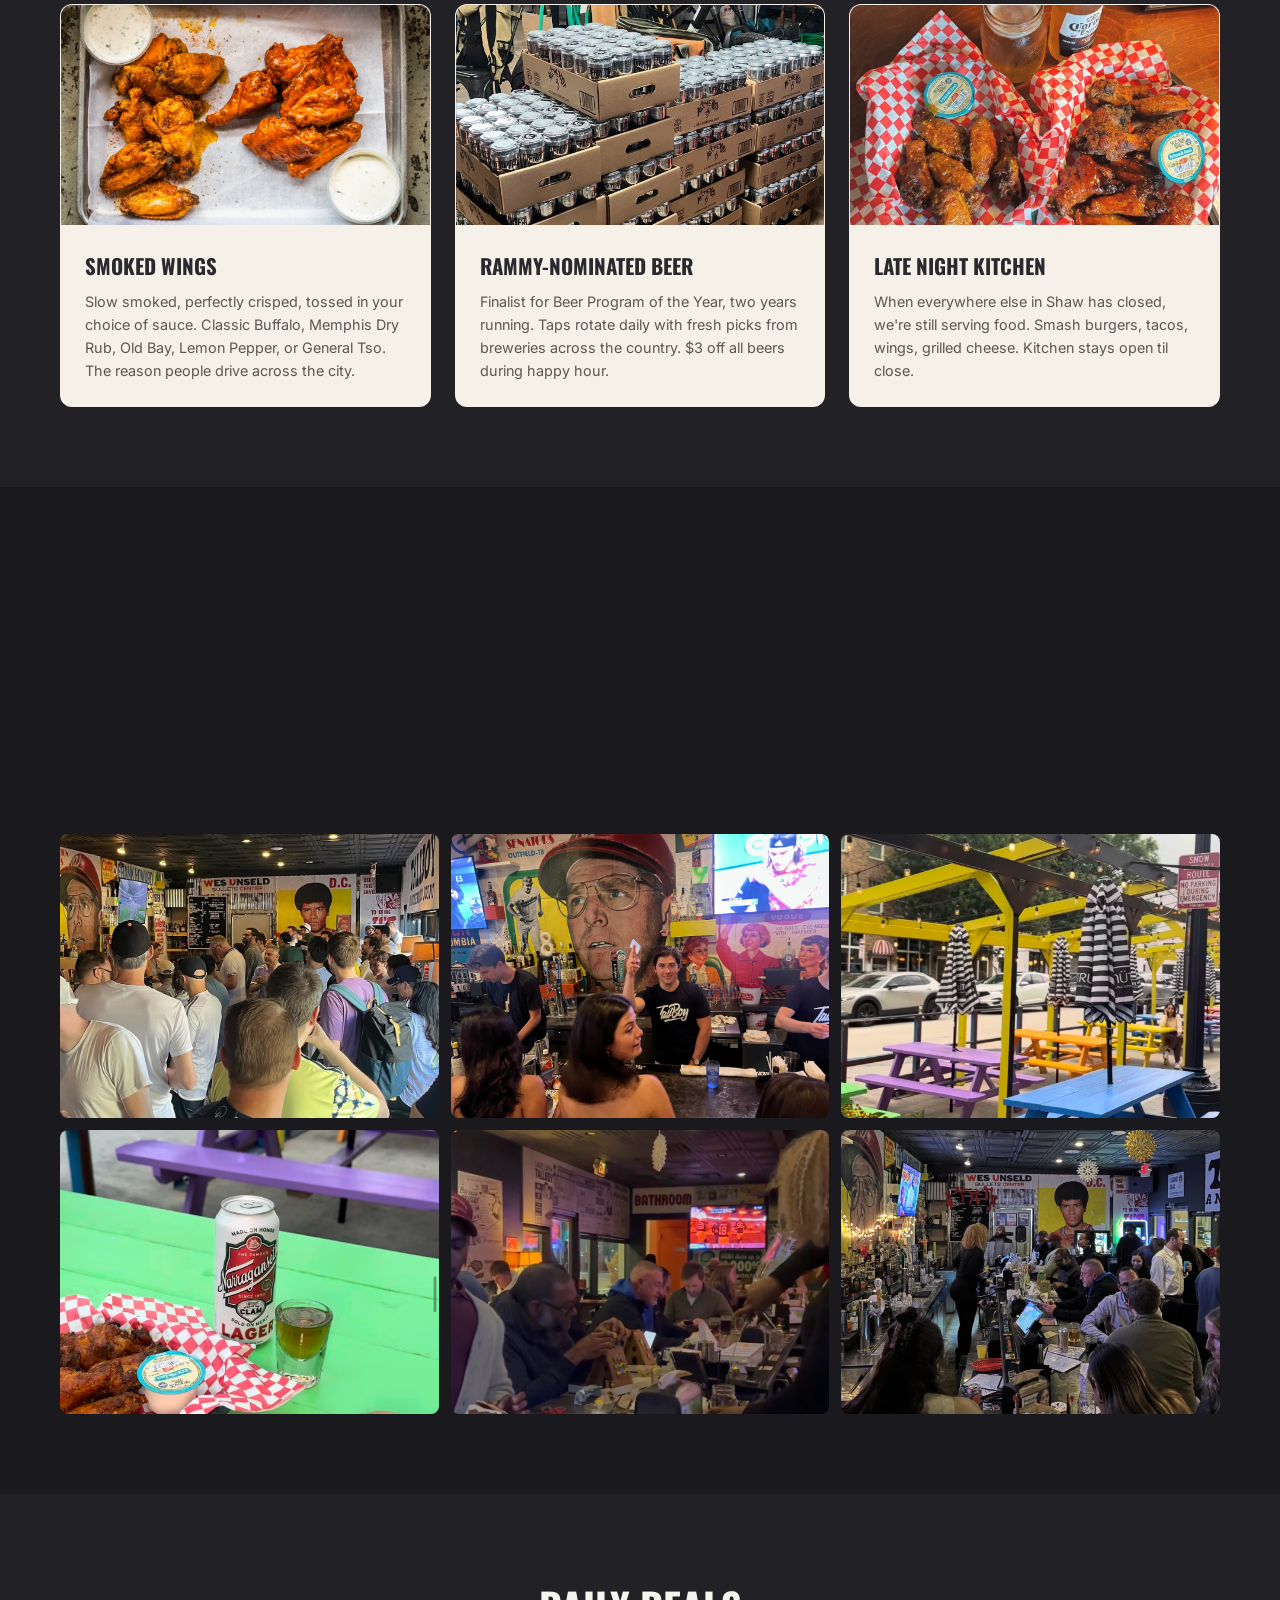
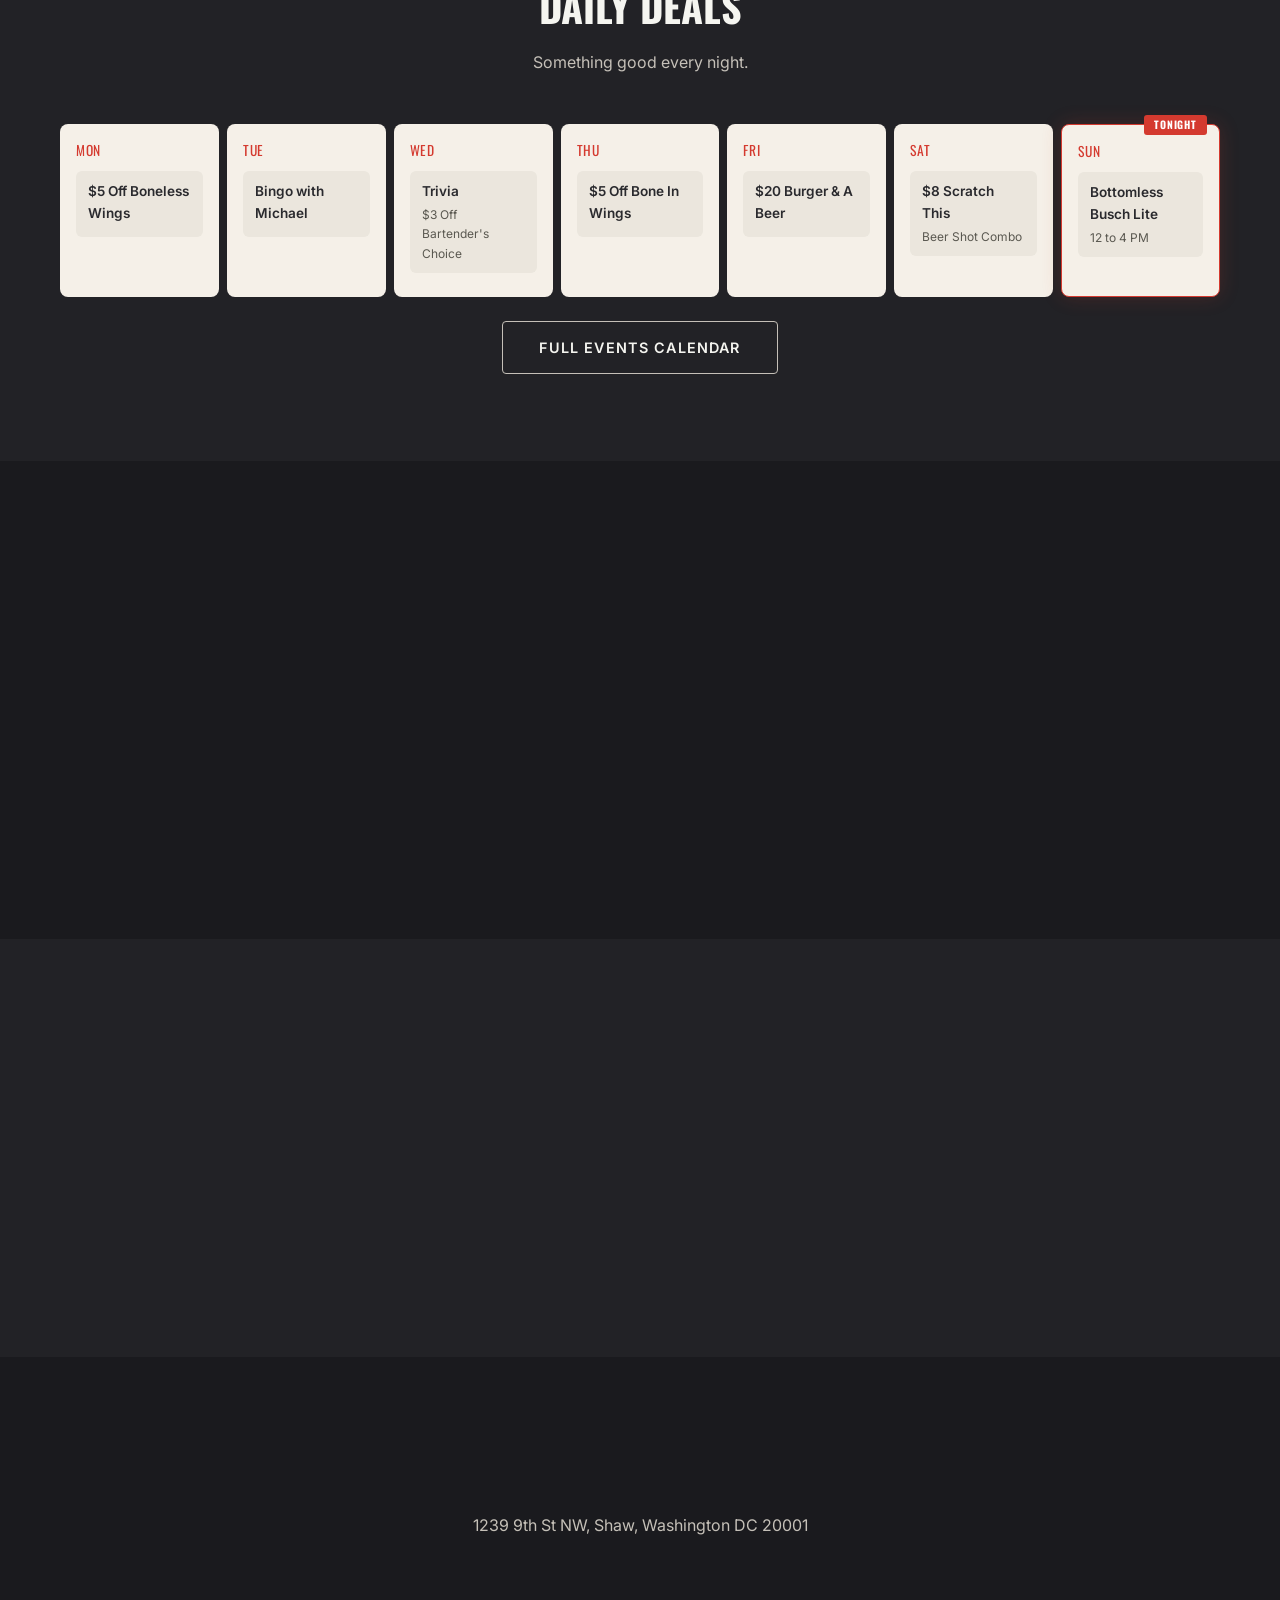
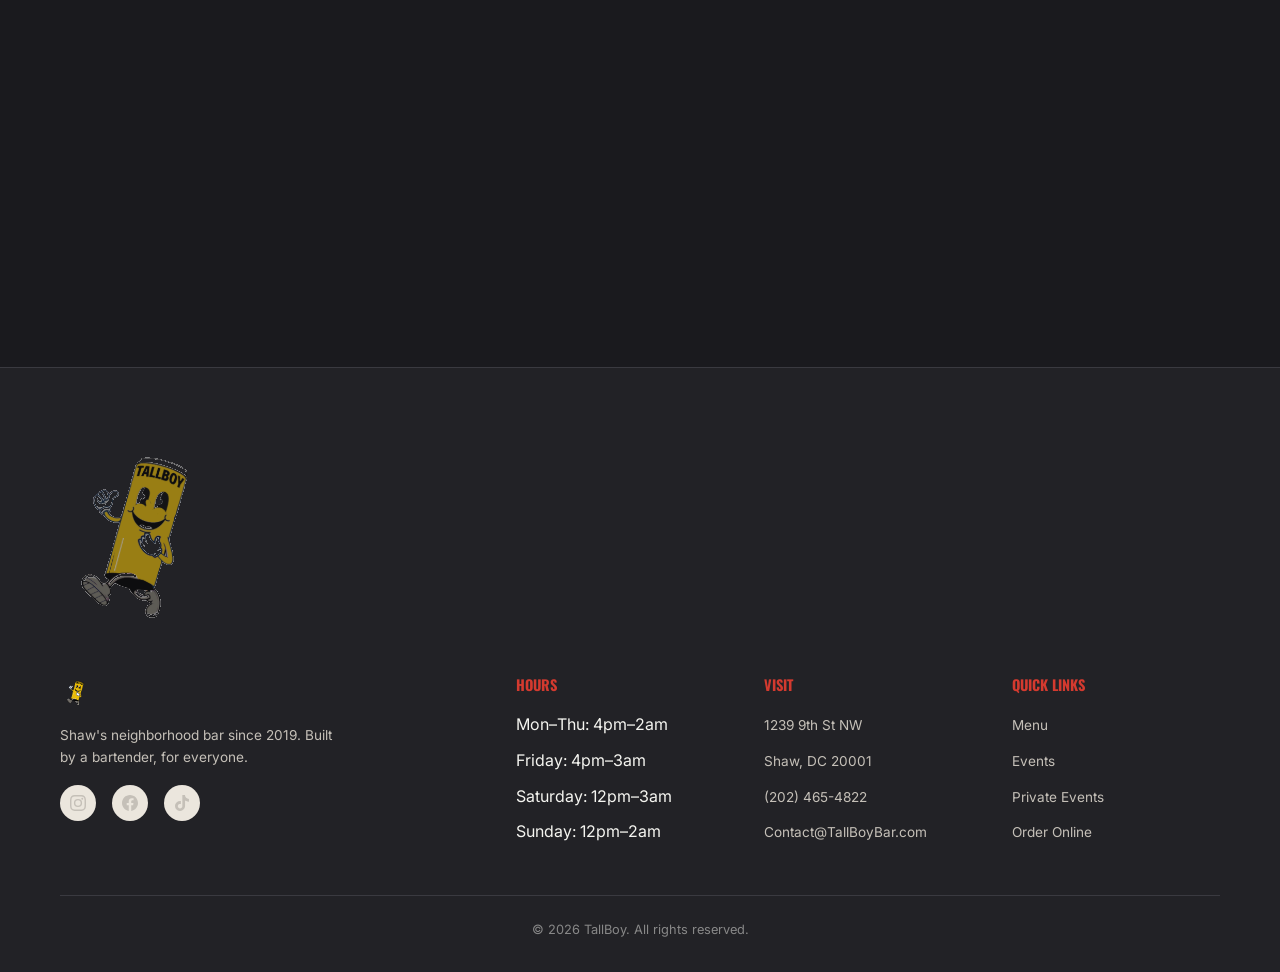
==== commit f9d655b9: "Mobile fixes: badge overlap, nav visibility, eggshell card theme, form contrast" ====
--- a/index.html
+++ b/index.html
@@ -239,7 +239,7 @@
     <div class="container">
       <div class="convention-banner reveal">
         <h3>At the Convention Center? We're Around the Corner.</h3>
-        <p style="color: var(--text-secondary); max-width: 600px; margin: 0 auto; margin-bottom: 24px;">TallBoy is part of the Convention Center building with our own entrance on 9th Street. A one minute walk from the convention entrance. Group dinners, post-session drinks, exhibitor parties. No rental fee.</p>
+        <p style="color: var(--text-on-card-secondary); max-width: 600px; margin: 0 auto; margin-bottom: 24px;">TallBoy is part of the Convention Center building with our own entrance on 9th Street. A one minute walk from the convention entrance. Group dinners, post-session drinks, exhibitor parties. No rental fee.</p>
         <a href="convention.html" class="btn btn-gold">Plan Your Group Event</a>
       </div>
     </div>
--- a/styles.css
+++ b/styles.css
@@ -4,15 +4,18 @@
    ═══════════════════════════════════════════════════════════ */
 
 :root {
-  /* Dark base — matches the industrial ceiling and dark beams */
-  --bg-primary: #111114;
-  --bg-secondary: #1a1a1e;
-  --bg-card: #232328;
-  --bg-accent: #2c2c32;
+  /* Dark base with warm eggshell cards */
+  --bg-primary: #1a1a1e;
+  --bg-secondary: #222226;
+  --bg-card: #f5f0e8;
+  --bg-accent: #ebe6dd;
   /* Text */
   --text-primary: #f5f5f0;
-  --text-secondary: #b0aca6;
-  --text-muted: #777;
+  --text-secondary: #c5c0b8;
+  --text-muted: #888;
+  /* Card text (dark on light cards) */
+  --text-on-card: #2a2a2e;
+  --text-on-card-secondary: #5a5850;
   /* Primary accent — red */
   --red: #d43a2f;
   --red-light: #e8524a;
@@ -26,7 +29,7 @@
   --gold-light: #e8c36a;
   --gold-dark: #b8892a;
   --green: #27ae60;
-  --border: #333338;
+  --border: #3a3a40;
   --font-display: 'Oswald', 'Impact', sans-serif;
   --font-body: 'Inter', -apple-system, BlinkMacSystemFont, 'Segoe UI', sans-serif;
   --max-width: 1200px;
@@ -147,6 +150,7 @@
 
   .nav-links a {
     font-size: 1.2rem;
+    color: var(--text-primary);
   }
 
   .nav-toggle { display: block; }
@@ -348,10 +352,11 @@
   font-size: 1.3rem;
   text-transform: uppercase;
   margin-bottom: 8px;
+  color: var(--text-on-card);
 }
 
 .feature-card-body p {
-  color: var(--text-secondary);
+  color: var(--text-on-card-secondary);
   font-size: 0.9rem;
 }
 
@@ -375,6 +380,7 @@
   border-radius: 8px;
   padding: 16px;
   min-height: 120px;
+  color: var(--text-on-card);
 }
 
 .event-day-label {
@@ -391,6 +397,7 @@
   border-radius: 6px;
   padding: 10px 12px;
   margin-bottom: 8px;
+  color: var(--text-on-card);
 }
 
 .event-item-name {
@@ -401,18 +408,19 @@
 
 .event-item-time {
   font-size: 0.75rem;
-  color: var(--text-muted);
+  color: var(--text-on-card-secondary);
 }
 
 /* ── Convention Banner ──────────────────────────────────── */
 
 .convention-banner {
   background: linear-gradient(135deg, var(--bg-card) 0%, var(--bg-accent) 100%);
-  border: 1px solid var(--border);
+  border: 1px solid #d5d0c8;
   border-radius: 12px;
   padding: 32px;
   margin-top: 48px;
   text-align: center;
+  color: var(--text-on-card);
 }
 
 .convention-banner h3 {
@@ -432,9 +440,10 @@
 }
 
 .convention-item {
-  background: var(--bg-primary);
+  background: rgba(255,255,255,0.6);
   border-radius: 8px;
   padding: 16px;
+  color: var(--text-on-card);
 }
 
 .convention-item-name {
@@ -445,7 +454,7 @@
 
 .convention-item-date {
   font-size: 0.8rem;
-  color: var(--text-muted);
+  color: var(--text-on-card-secondary);
 }
 
 .convention-item-attendance {
@@ -647,7 +656,7 @@
   display: block;
   font-size: 0.85rem;
   font-weight: 500;
-  color: var(--text-secondary);
+  color: var(--text-on-card-secondary);
   margin-bottom: 6px;
 }
 
@@ -656,13 +665,23 @@
 .form-group textarea {
   width: 100%;
   padding: 12px 16px;
-  background: var(--bg-card);
-  border: 1px solid var(--border);
+  background: #ffffff;
+  border: 1px solid #d5d0c8;
   border-radius: 6px;
-  color: var(--text-primary);
+  color: var(--text-on-card);
   font-family: var(--font-body);
   font-size: 0.9rem;
   transition: border-color 0.2s;
+}
+
+.form-group input::placeholder,
+.form-group textarea::placeholder {
+  color: #a09a90;
+}
+
+.form-group select option {
+  background: #ffffff;
+  color: var(--text-on-card);
 }
 
 .form-group input:focus,
@@ -690,10 +709,11 @@
   font-size: 1.5rem;
   text-transform: uppercase;
   margin-bottom: 8px;
+  color: var(--text-on-card);
 }
 
 .email-signup p {
-  color: var(--text-secondary);
+  color: var(--text-on-card-secondary);
   margin-bottom: 24px;
   font-size: 0.9rem;
 }
@@ -706,11 +726,15 @@
 .email-form input {
   flex: 1;
   padding: 14px 18px;
-  background: var(--bg-primary);
-  border: 1px solid var(--border);
+  background: #ffffff;
+  border: 1px solid #d5d0c8;
   border-radius: 6px;
-  color: var(--text-primary);
+  color: var(--text-on-card);
   font-size: 0.9rem;
+}
+
+.email-form input::placeholder {
+  color: #a09a90;
 }
 
 .email-form input:focus { outline: none; border-color: var(--blue); }
@@ -846,6 +870,8 @@
   padding: calc(var(--nav-height) + 48px) 0 48px;
   text-align: center;
   background: var(--bg-secondary);
+  position: relative;
+  overflow: visible;
 }
 
 .page-header h1 {
@@ -1053,6 +1079,14 @@
 @keyframes badgePulse {
   0%, 100% { box-shadow: 0 0 0 0 rgba(39, 174, 96, 0.3); }
   50% { box-shadow: 0 0 0 8px rgba(39, 174, 96, 0); }
+}
+
+@media (max-width: 768px) {
+  .open-now-badge {
+    position: static;
+    display: inline-flex;
+    margin-top: 12px;
+  }
 }
 
 /* ── Button Upgrades ───────────────────────────────────── */
@@ -1392,6 +1426,35 @@
   50% { transform: translateY(-6px); }
 }
 
+/* ── Page Peek Mascot (subpages) ──────────────────────── */
+
+.mascot-page-peek {
+  position: absolute;
+  bottom: -30px;
+  right: 5%;
+  height: 110px;
+  z-index: 10;
+  animation: mascotPagePeek 0.8s ease-out 0.6s both;
+  cursor: pointer;
+}
+
+.mascot-page-peek img {
+  height: 100%;
+  width: auto;
+  display: block;
+  filter: drop-shadow(0 4px 12px rgba(0,0,0,0.3));
+}
+
+.mascot-page-peek:hover img {
+  animation: mascotBounce 0.5s ease;
+}
+
+@keyframes mascotPagePeek {
+  0% { transform: translateY(40px) rotate(10deg); opacity: 0; }
+  70% { transform: translateY(-5px) rotate(-2deg); opacity: 1; }
+  100% { transform: translateY(0) rotate(0deg); opacity: 1; }
+}
+
 /* ── Reduced Motion Respect ────────────────────────────── */
 
 @media (prefers-reduced-motion: reduce) {
@@ -1405,6 +1468,7 @@
   .mascot.spinning img { animation: none; }
   .mascot.waving img { animation: none; }
   .mascot-footer { animation: none; }
+  .mascot-page-peek { animation: none; opacity: 1; transform: none; }
   .btn:hover { transform: none; }
   .feature-card:hover { transform: none; }
   .vibe-photo:hover img { transform: none; }
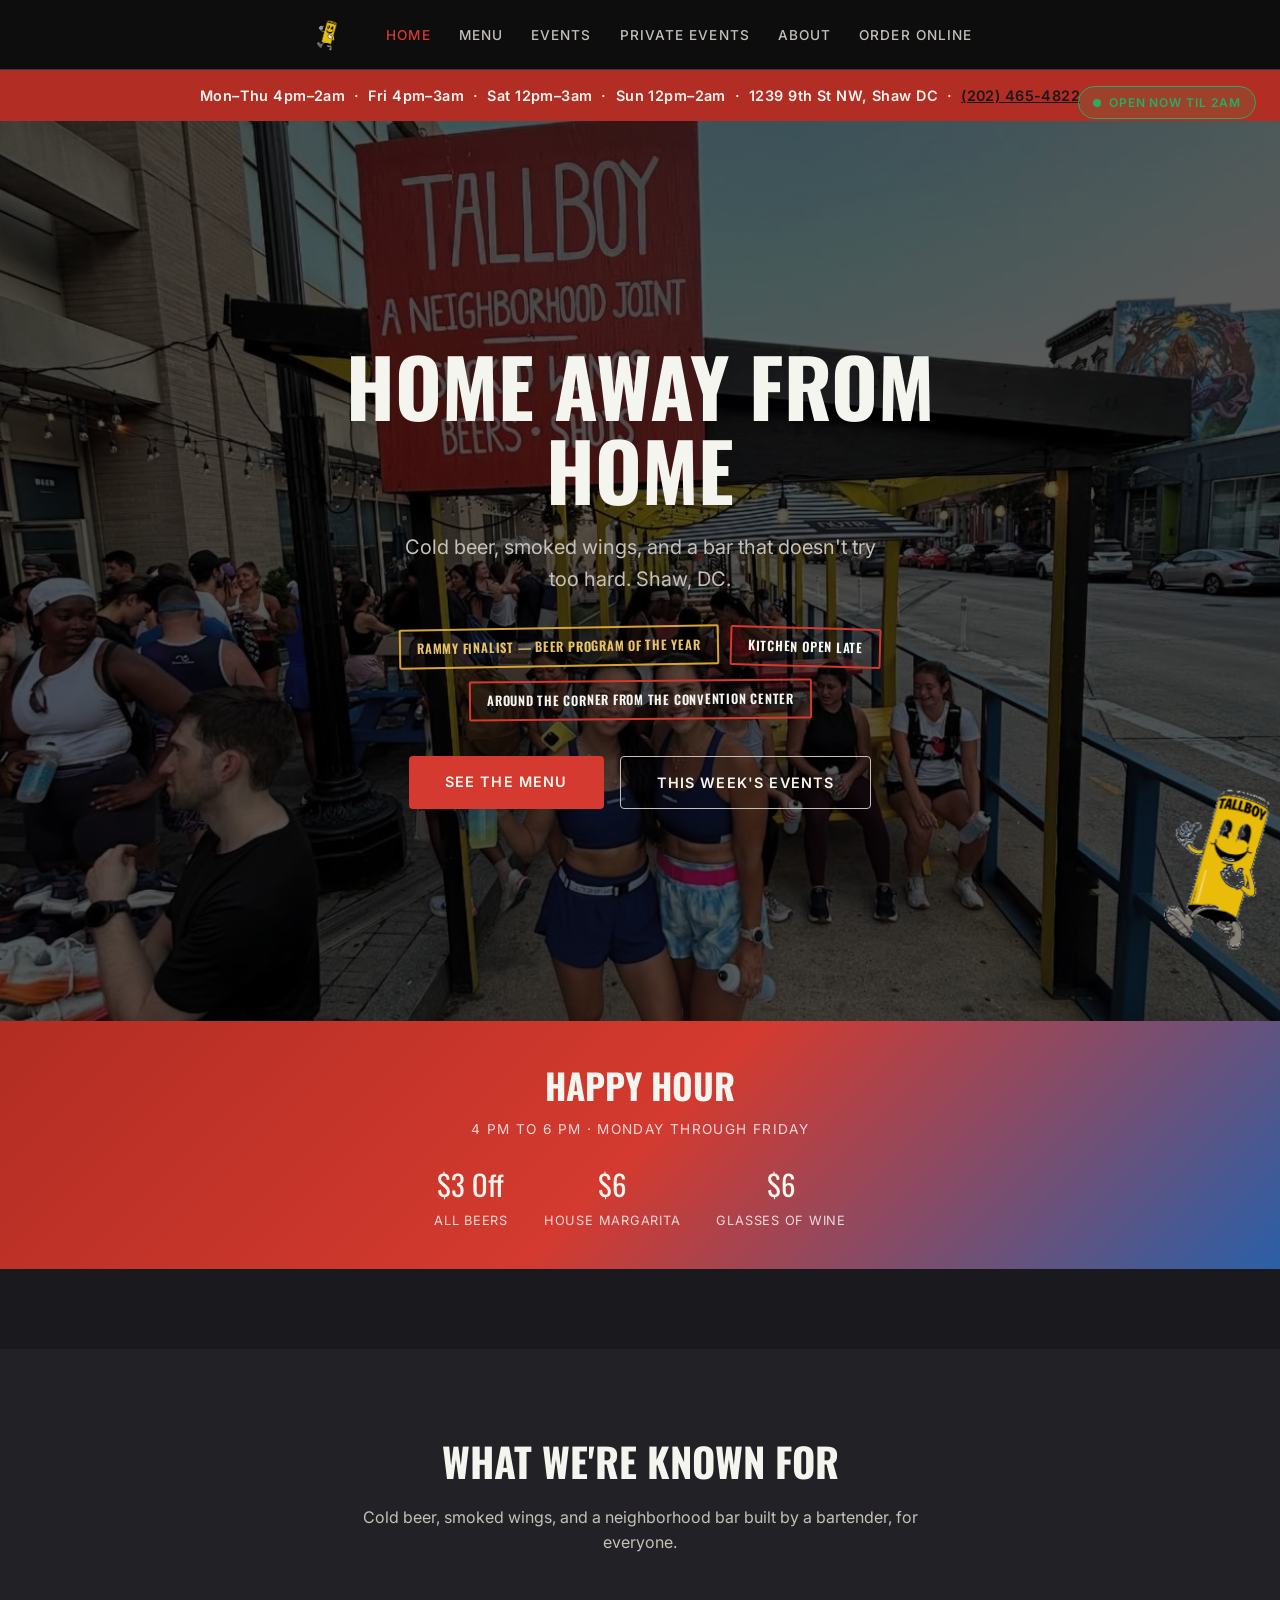
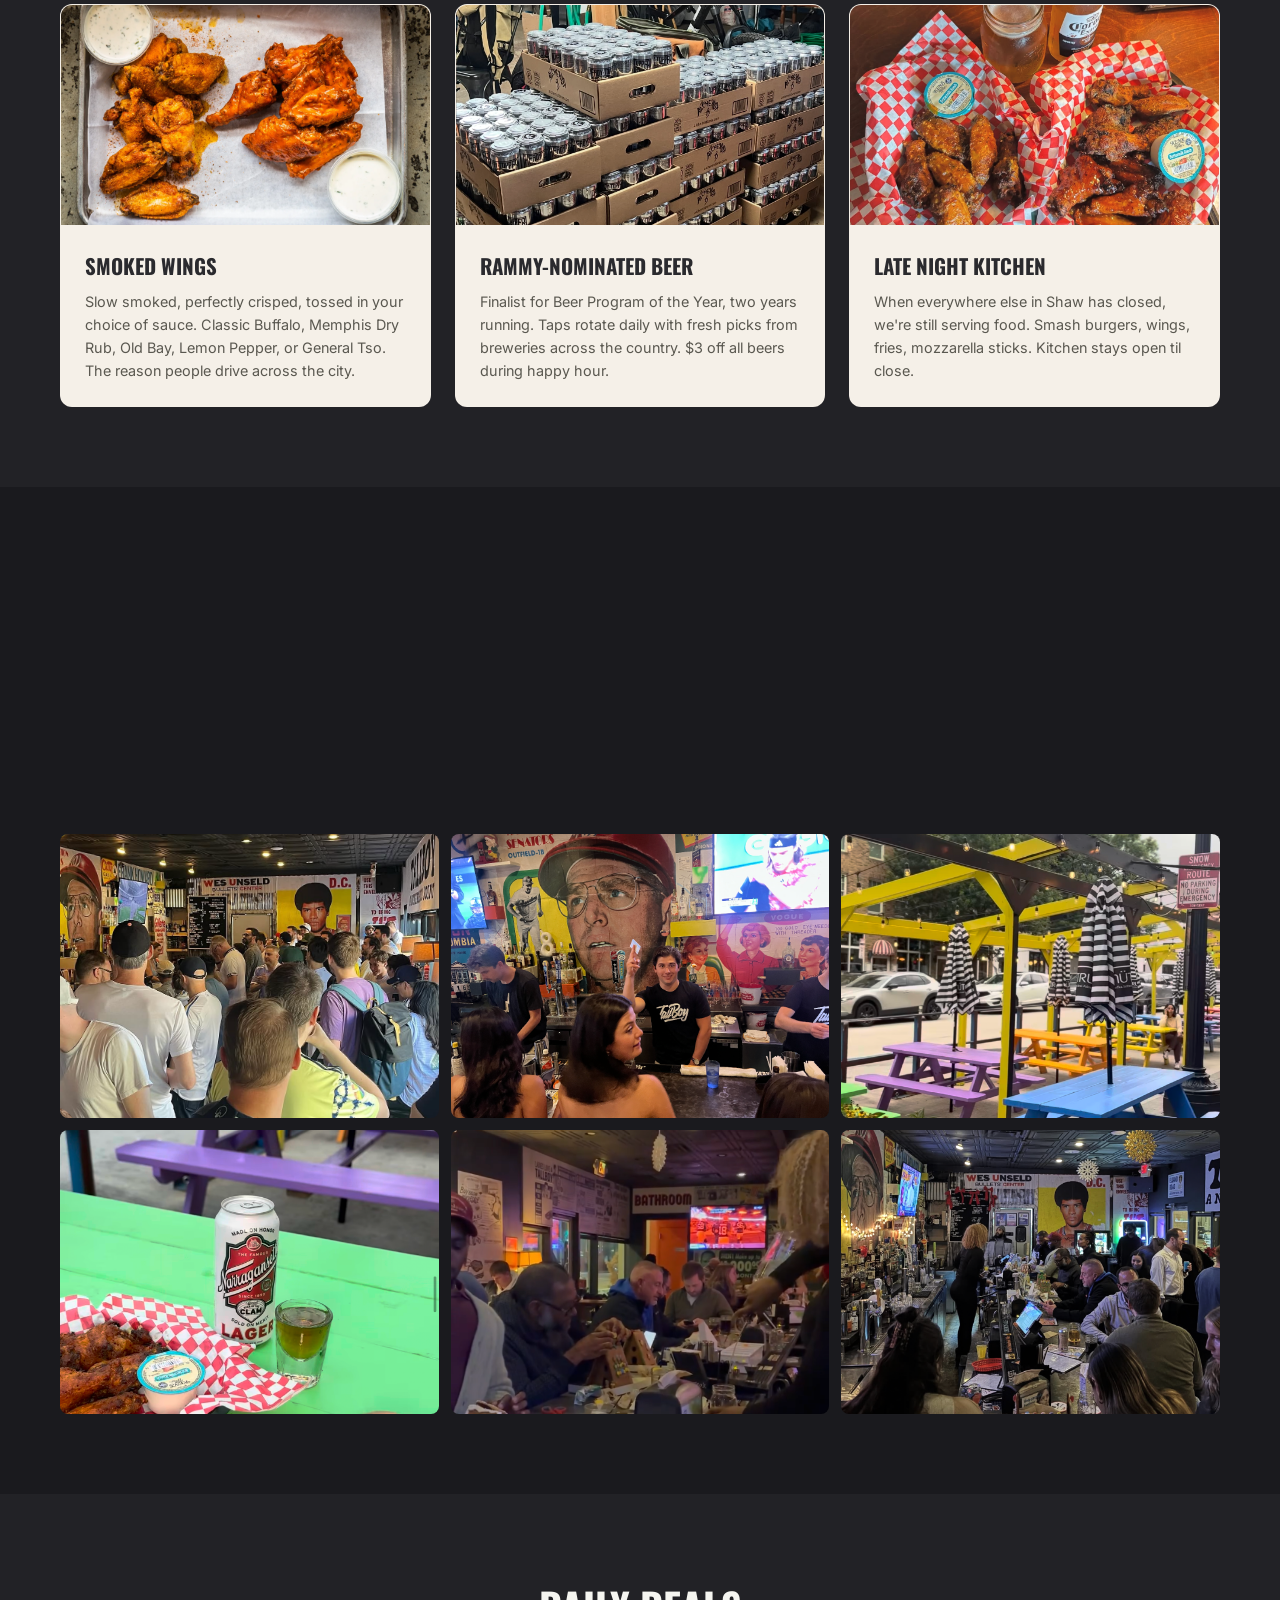
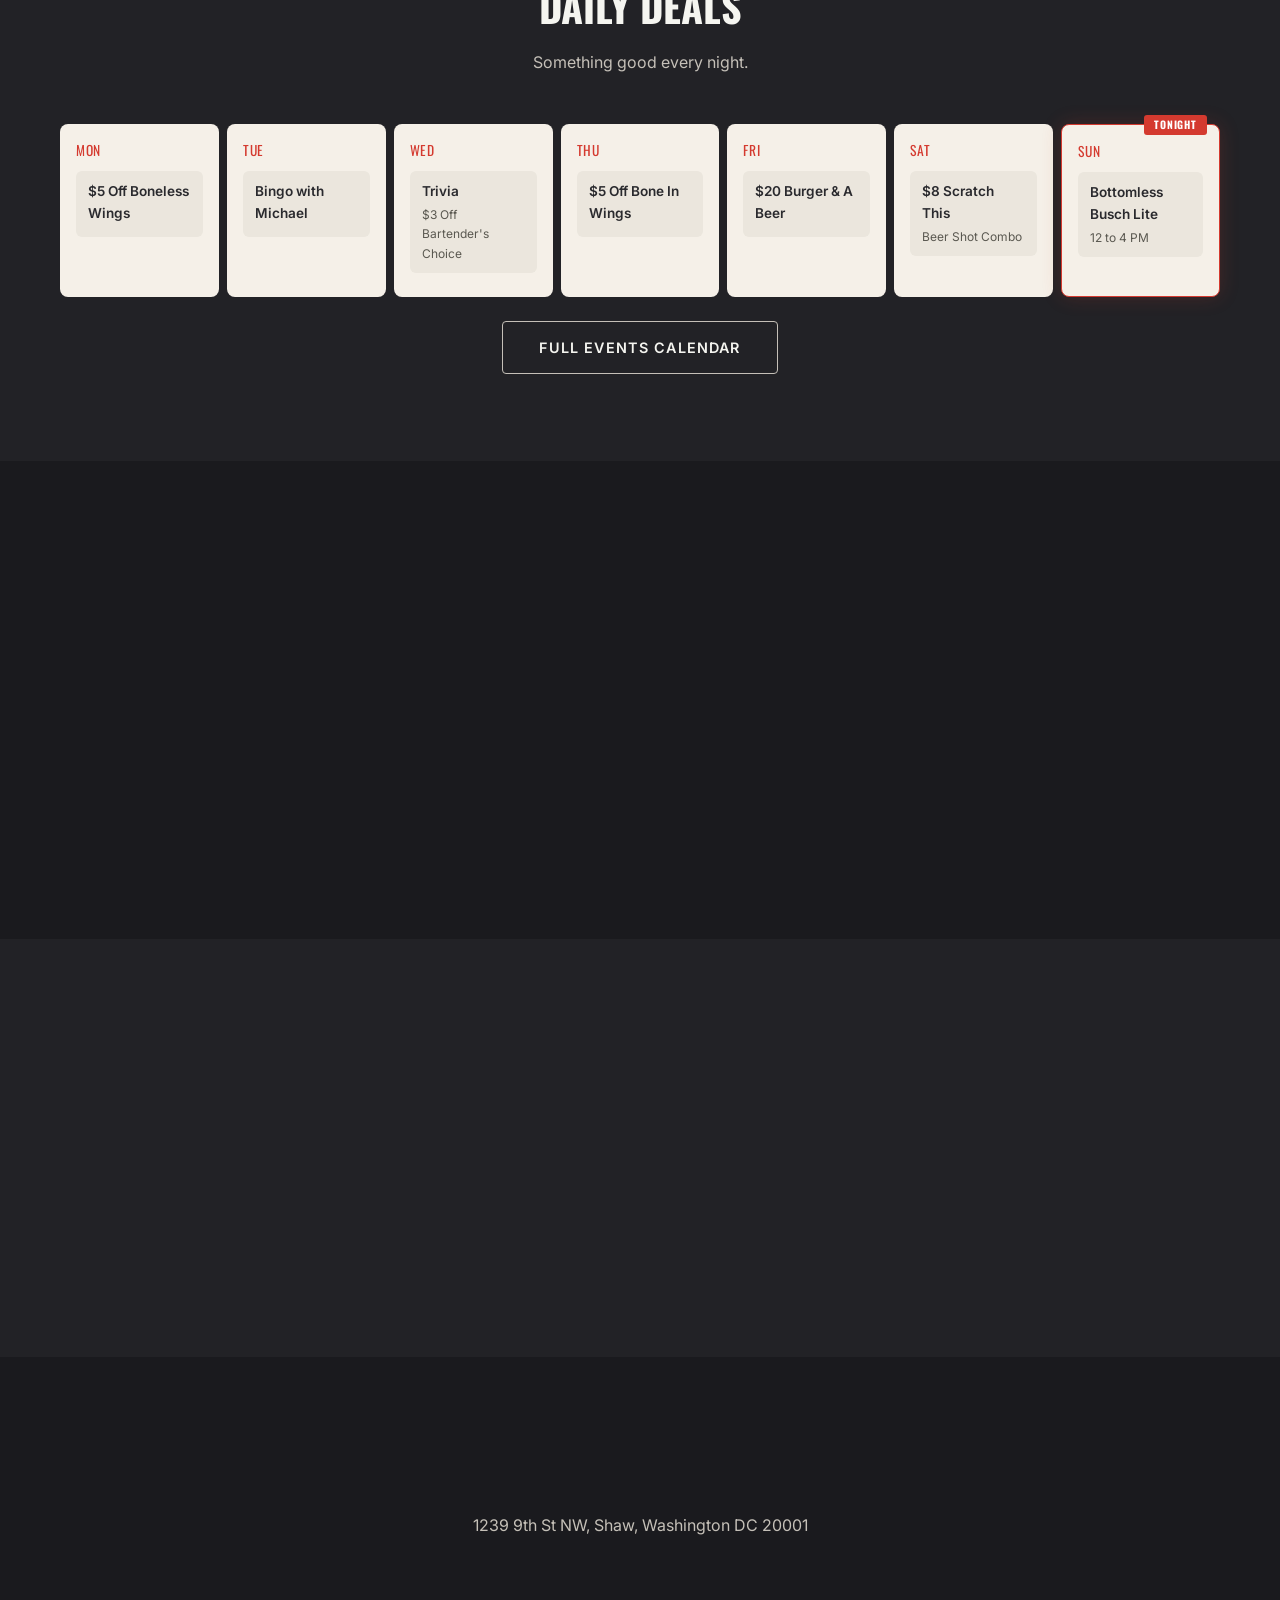
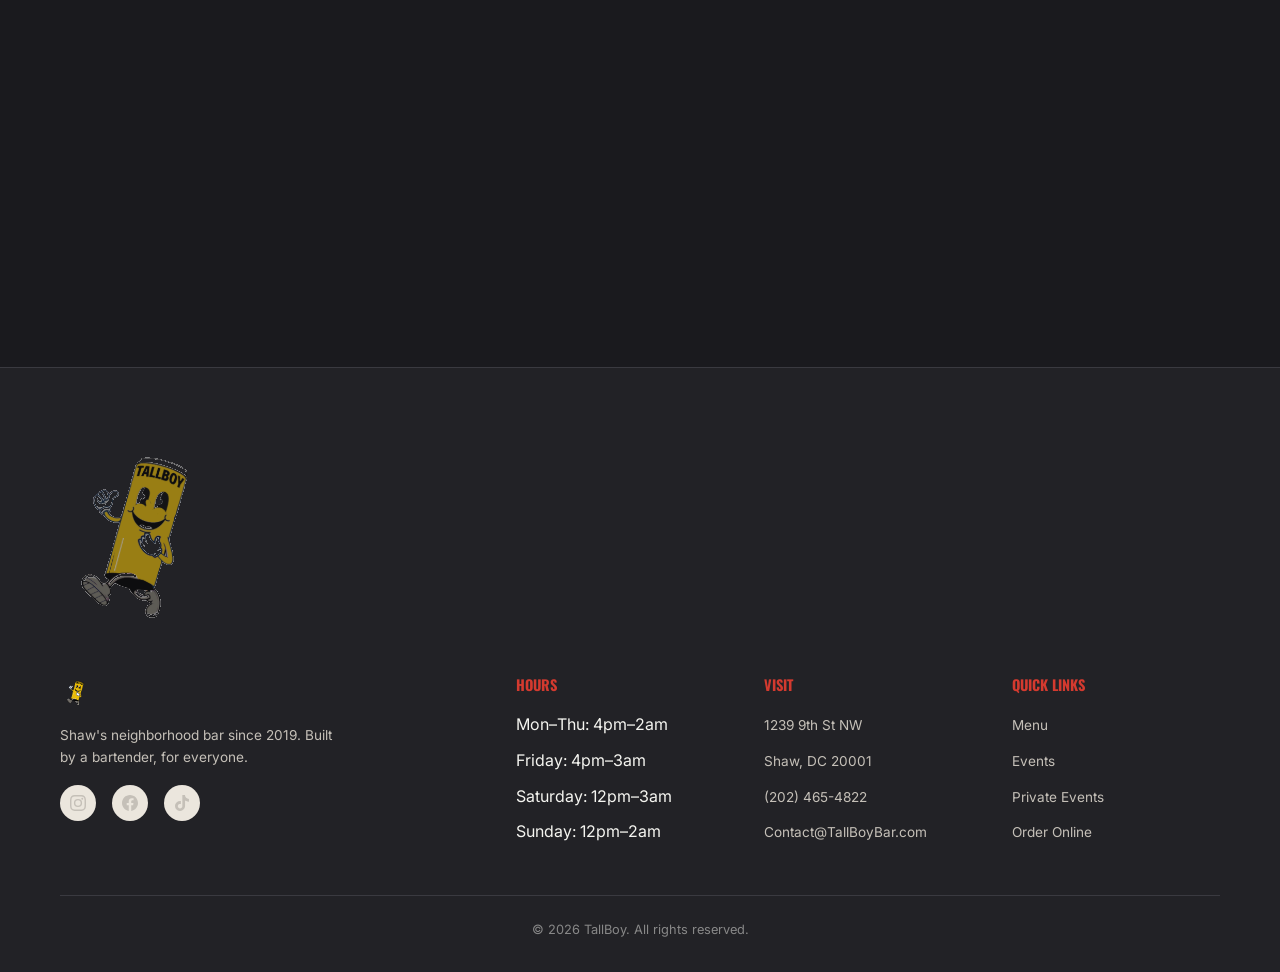
==== commit b01cf977: "feat: closing report page, fix menu references (remove tacos)" ====
--- a/index.html
+++ b/index.html
@@ -45,7 +45,7 @@
       { "@type": "OpeningHoursSpecification", "dayOfWeek": "Saturday", "opens": "12:00", "closes": "03:00" },
       { "@type": "OpeningHoursSpecification", "dayOfWeek": "Sunday", "opens": "12:00", "closes": "02:00" }
     ],
-    "servesCuisine": ["American", "Bar Food", "Wings", "Smoked Wings", "Tacos", "Smash Burgers"],
+    "servesCuisine": ["American", "Bar Food", "Wings", "Smoked Wings", "Smash Burgers"],
     "priceRange": "$$",
     "hasMenu": "https://tallboybar.com/menu.html",
     "acceptsReservations": "True",
@@ -99,9 +99,11 @@
   </div>
 
   <!-- Open Now Badge -->
-  <div id="open-now-badge" class="open-now-badge" style="display:none;">
-    <span class="open-now-dot"></span>
-    <span id="open-now-text">Open Now</span>
+  <div class="open-now-badge-wrap">
+    <div id="open-now-badge" class="open-now-badge" style="display:none;">
+      <span class="open-now-dot"></span>
+      <span id="open-now-text">Open Now</span>
+    </div>
   </div>
 
   <!-- Hero -->
@@ -168,7 +170,7 @@
           <div class="feature-card-img" style="background-image: url('assets/images/tallboy-wings-beer.png'); background-color: var(--bg-accent);"></div>
           <div class="feature-card-body">
             <h3>Late Night Kitchen</h3>
-            <p>When everywhere else in Shaw has closed, we're still serving food. Smash burgers, tacos, wings, grilled cheese. Kitchen stays open til close.</p>
+            <p>When everywhere else in Shaw has closed, we're still serving food. Smash burgers, wings, fries, mozzarella sticks. Kitchen stays open til close.</p>
           </div>
         </div>
       </div>
--- a/styles.css
+++ b/styles.css
@@ -84,7 +84,8 @@
   height: 100%;
   display: flex;
   align-items: center;
-  justify-content: space-between;
+  justify-content: center;
+  gap: 40px;
 }
 
 .nav-logo {
@@ -133,24 +134,35 @@
 
 @media (max-width: 768px) {
   .nav-links {
-    display: none;
-    position: fixed;
-    top: var(--nav-height);
-    left: 0;
-    right: 0;
-    bottom: 0;
-    background: var(--bg-primary);
-    flex-direction: column;
-    align-items: center;
-    justify-content: center;
-    gap: 32px;
+    display: none !important;
+    position: fixed !important;
+    top: var(--nav-height) !important;
+    left: 0 !important;
+    right: 0 !important;
+    bottom: 0 !important;
+    background: #f5f0e8 !important;
+    flex-direction: column !important;
+    align-items: center !important;
+    justify-content: center !important;
+    gap: 32px !important;
+    z-index: 9999 !important;
   }
 
-  .nav-links.open { display: flex; }
+  .nav-links.open { display: flex !important; }
 
   .nav-links a {
     font-size: 1.2rem;
-    color: var(--text-primary);
+    color: var(--text-on-card);
+    font-weight: 600;
+  }
+
+  .nav-links a:hover,
+  .nav-links a.active {
+    color: var(--red);
+  }
+
+  .nav-inner {
+    justify-content: space-between;
   }
 
   .nav-toggle { display: block; }
@@ -632,6 +644,8 @@
 
 @media (max-width: 768px) {
   .form-grid { grid-template-columns: 1fr; }
+  .form-grid > .form-info { order: 2; }
+  .form-grid > :not(.form-info) { order: 1; }
 }
 
 .form-info h3 {
@@ -843,16 +857,20 @@
 
 .toast-notification {
   position: fixed;
-  bottom: 24px;
-  right: 24px;
-  background: var(--bg-card);
-  border: 1px solid var(--blue);
-  border-radius: 8px;
-  padding: 16px 24px;
-  font-size: 0.85rem;
+  bottom: 50%;
+  left: 50%;
+  transform: translate(-50%, 50%) scale(0.95);
+  background: rgba(212, 58, 47, 0.95);
+  color: #fff;
+  border: none;
+  border-radius: 12px;
+  padding: 24px 36px;
+  font-size: 1rem;
+  text-align: center;
+  max-width: 400px;
+  width: 90%;
   z-index: 2000;
   opacity: 0;
-  transform: translateY(20px);
   transition: all 0.3s;
 }
 
@@ -861,7 +879,7 @@
 
 .toast-notification.show {
   opacity: 1;
-  transform: translateY(0);
+  transform: translate(-50%, 50%) scale(1);
 }
 
 /* ── Page Header (for inner pages) ──────────────────────── */
@@ -1086,6 +1104,12 @@
     position: static;
     display: inline-flex;
     margin-top: 12px;
+    left: 50%;
+    transform: translateX(0);
+  }
+
+  .open-now-badge-wrap {
+    text-align: center;
   }
 }
 
@@ -1426,33 +1450,67 @@
   50% { transform: translateY(-6px); }
 }
 
-/* ── Page Peek Mascot (subpages) ──────────────────────── */
-
-.mascot-page-peek {
-  position: absolute;
-  bottom: -30px;
-  right: 5%;
-  height: 110px;
-  z-index: 10;
-  animation: mascotPagePeek 0.8s ease-out 0.6s both;
+/* ── Side Peek Mascot (subpages, scroll-driven) ──────── */
+
+.mascot-side-peek {
+  position: fixed;
+  z-index: 100;
+  pointer-events: none;
+  transition: transform 0.4s cubic-bezier(0.34, 1.56, 0.64, 1);
   cursor: pointer;
 }
 
-.mascot-page-peek img {
-  height: 100%;
+.mascot-side-peek.from-left {
+  left: 0;
+  top: 45%;
+  transform: translateX(-100%);
+}
+
+.mascot-side-peek.from-right {
+  right: 0;
+  top: 45%;
+  transform: translateX(100%);
+}
+
+.mascot-side-peek.visible.from-left {
+  transform: translateX(-20%);
+  pointer-events: auto;
+}
+
+.mascot-side-peek.visible.from-right {
+  transform: translateX(20%);
+  pointer-events: auto;
+}
+
+.mascot-side-peek img {
+  height: 120px;
   width: auto;
   display: block;
-  filter: drop-shadow(0 4px 12px rgba(0,0,0,0.3));
-}
-
-.mascot-page-peek:hover img {
+  filter: drop-shadow(0 4px 16px rgba(0,0,0,0.35));
+}
+
+.mascot-side-peek.from-left img {
+  transform: rotate(90deg);
+}
+
+.mascot-side-peek.from-right img {
+  transform: rotate(-90deg);
+}
+
+.mascot-side-peek:hover img {
   animation: mascotBounce 0.5s ease;
 }
 
-@keyframes mascotPagePeek {
-  0% { transform: translateY(40px) rotate(10deg); opacity: 0; }
-  70% { transform: translateY(-5px) rotate(-2deg); opacity: 1; }
-  100% { transform: translateY(0) rotate(0deg); opacity: 1; }
+@media (max-width: 768px) {
+  .mascot-side-peek img {
+    height: 80px;
+  }
+  .mascot-side-peek.visible.from-left {
+    transform: translateX(-25%);
+  }
+  .mascot-side-peek.visible.from-right {
+    transform: translateX(25%);
+  }
 }
 
 /* ── Reduced Motion Respect ────────────────────────────── */
@@ -1468,7 +1526,7 @@
   .mascot.spinning img { animation: none; }
   .mascot.waving img { animation: none; }
   .mascot-footer { animation: none; }
-  .mascot-page-peek { animation: none; opacity: 1; transform: none; }
+  .mascot-side-peek { transition: none; }
   .btn:hover { transform: none; }
   .feature-card:hover { transform: none; }
   .vibe-photo:hover img { transform: none; }
